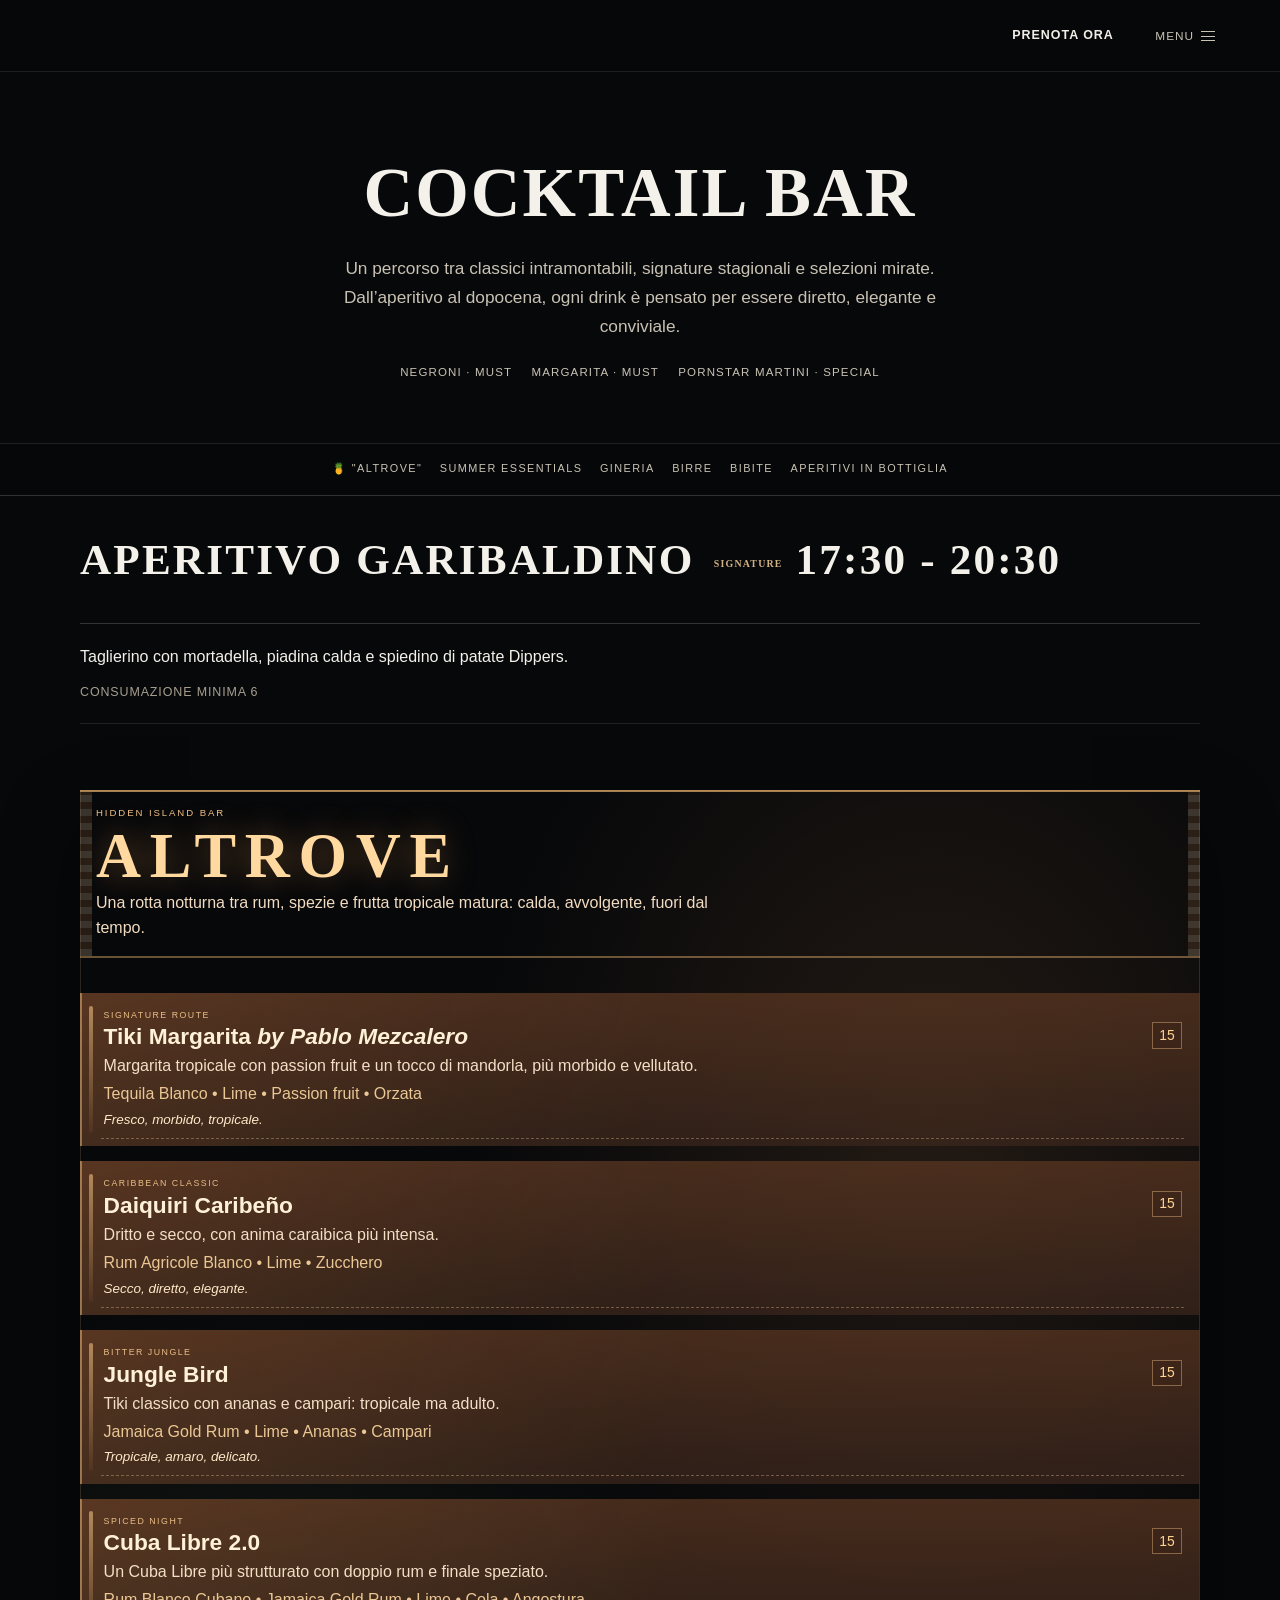
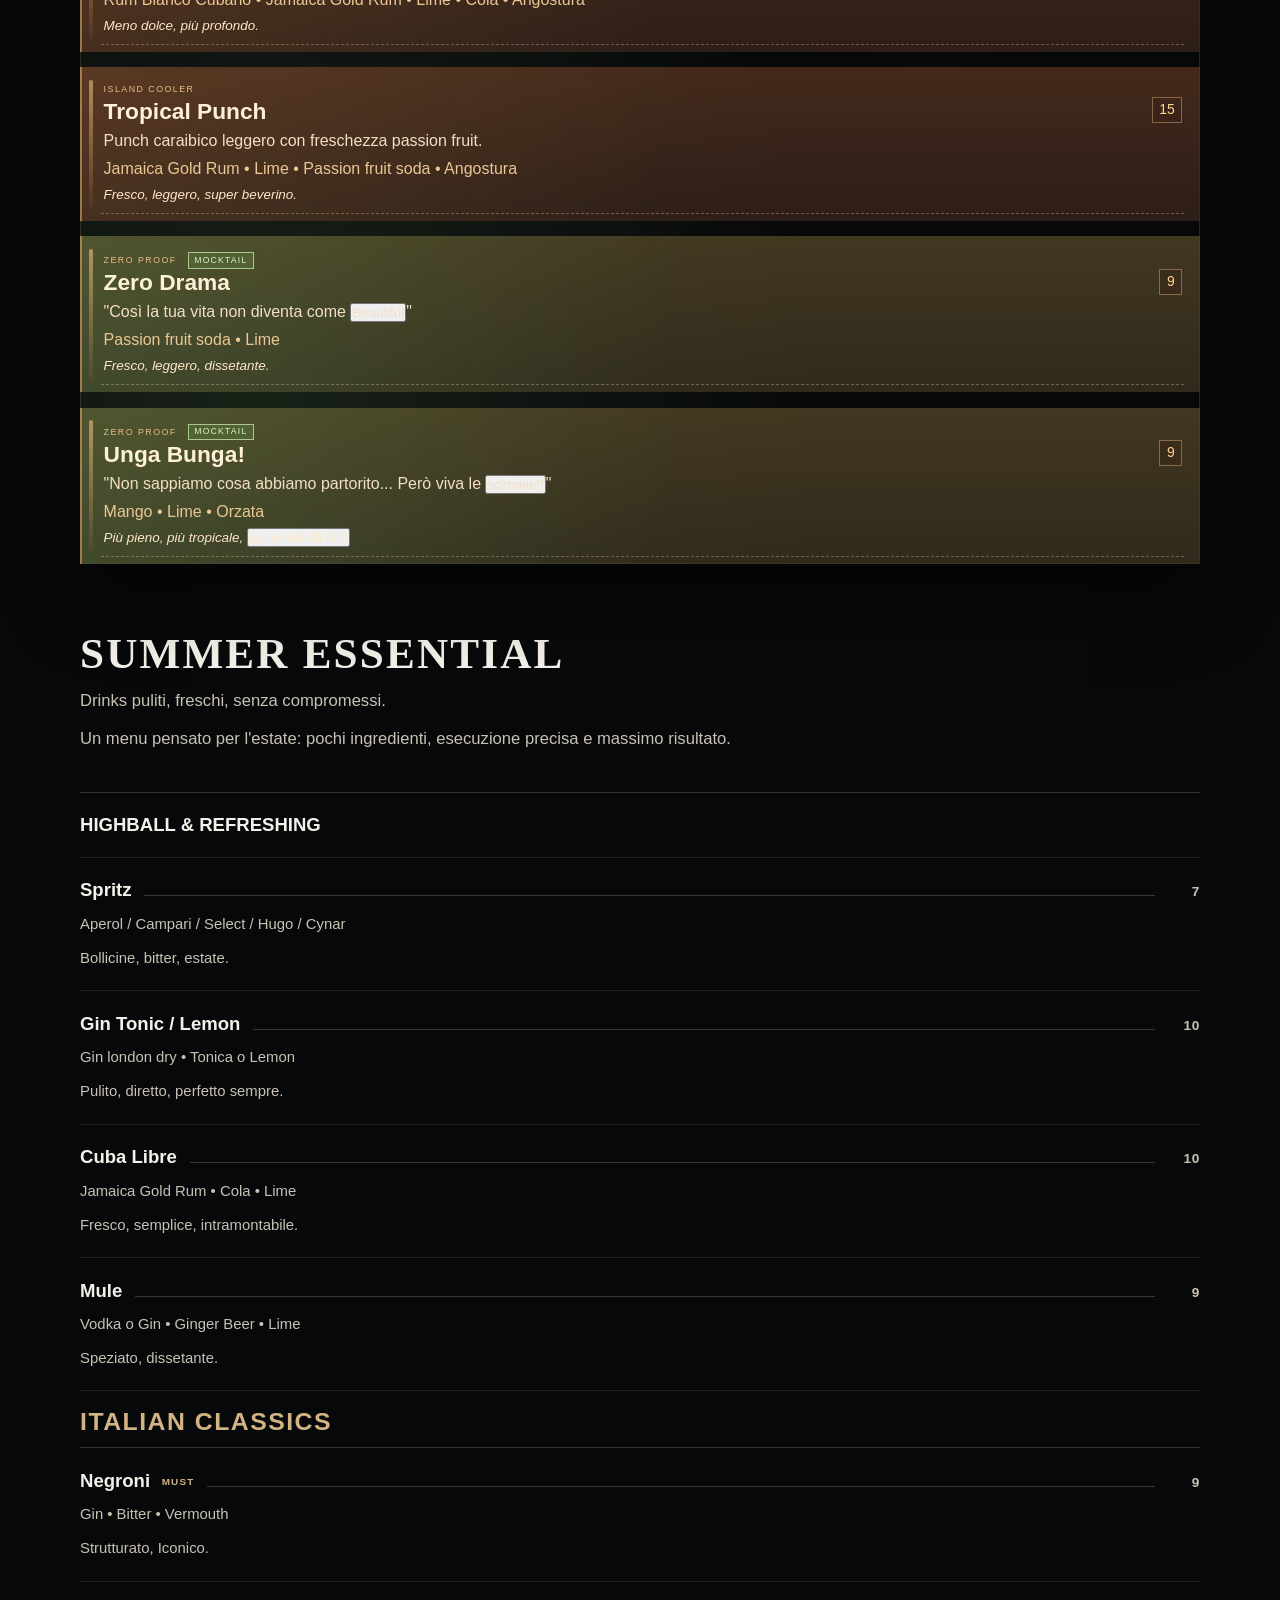
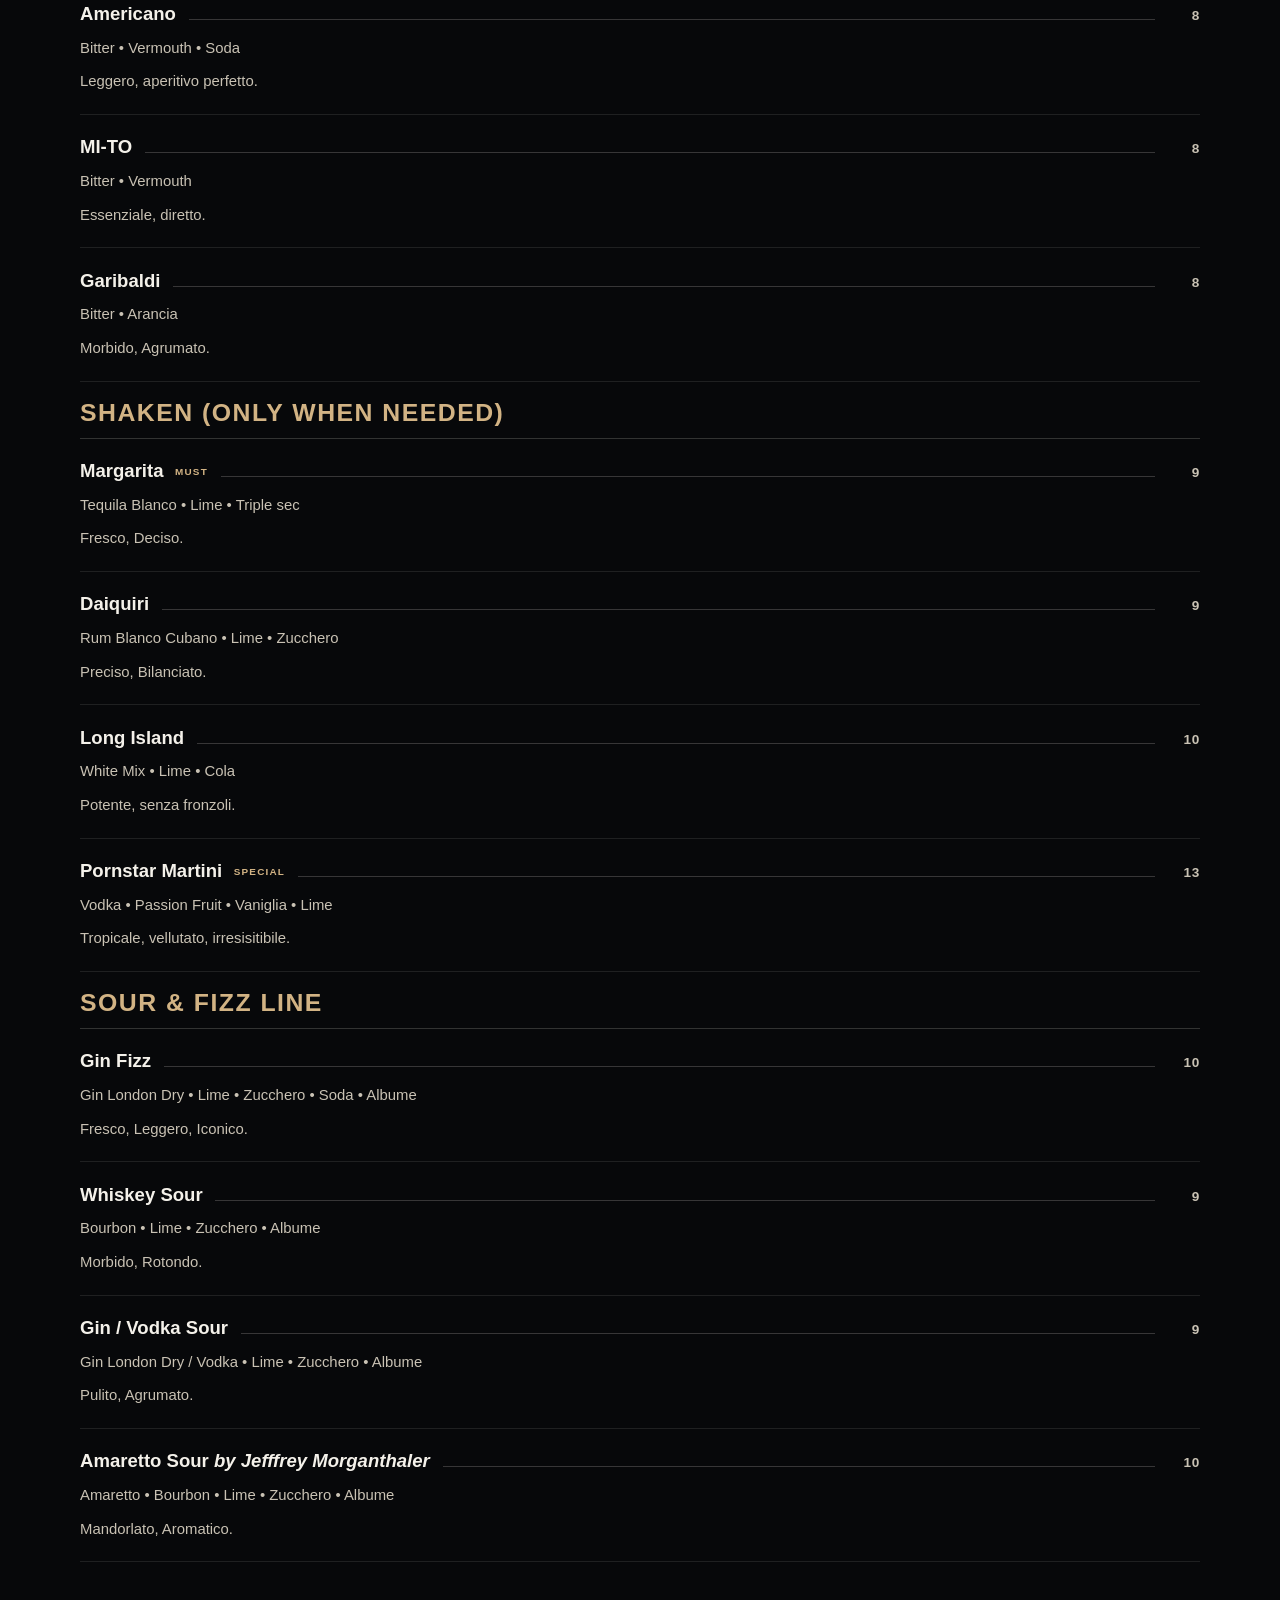
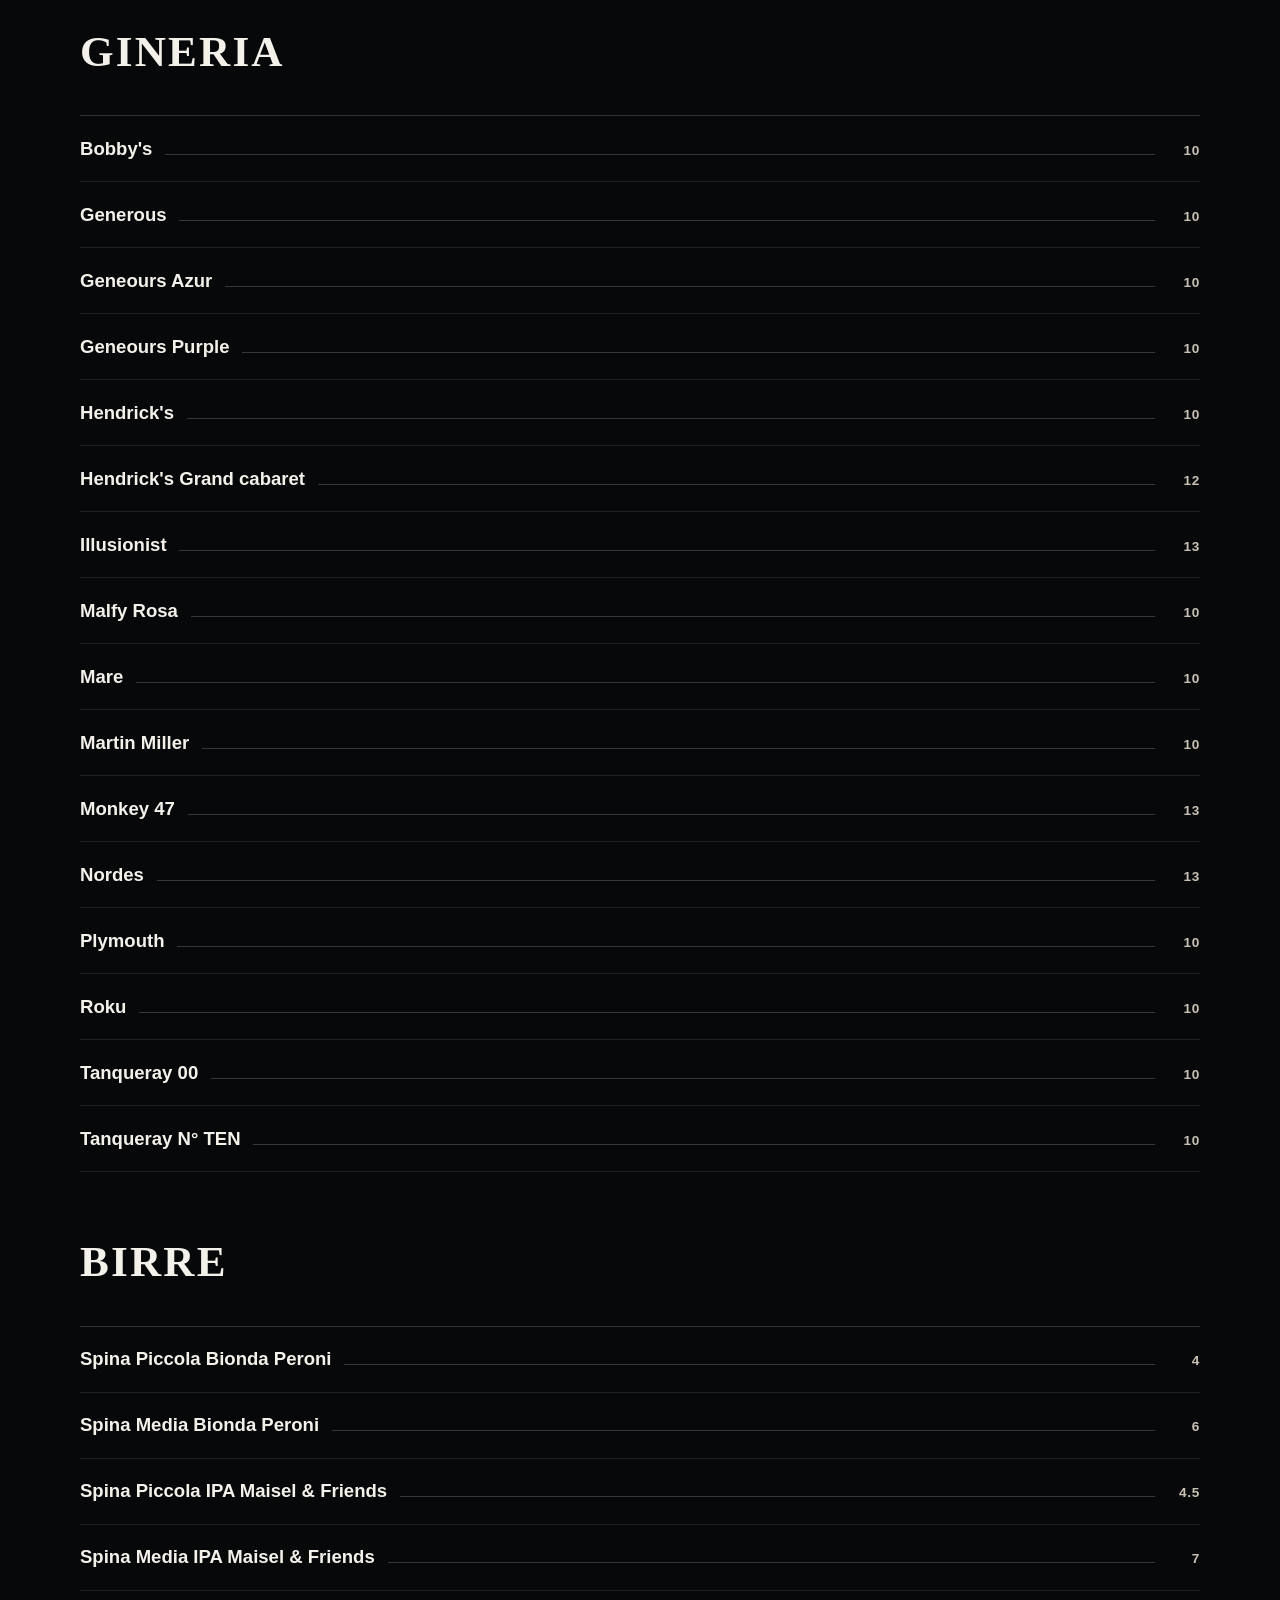
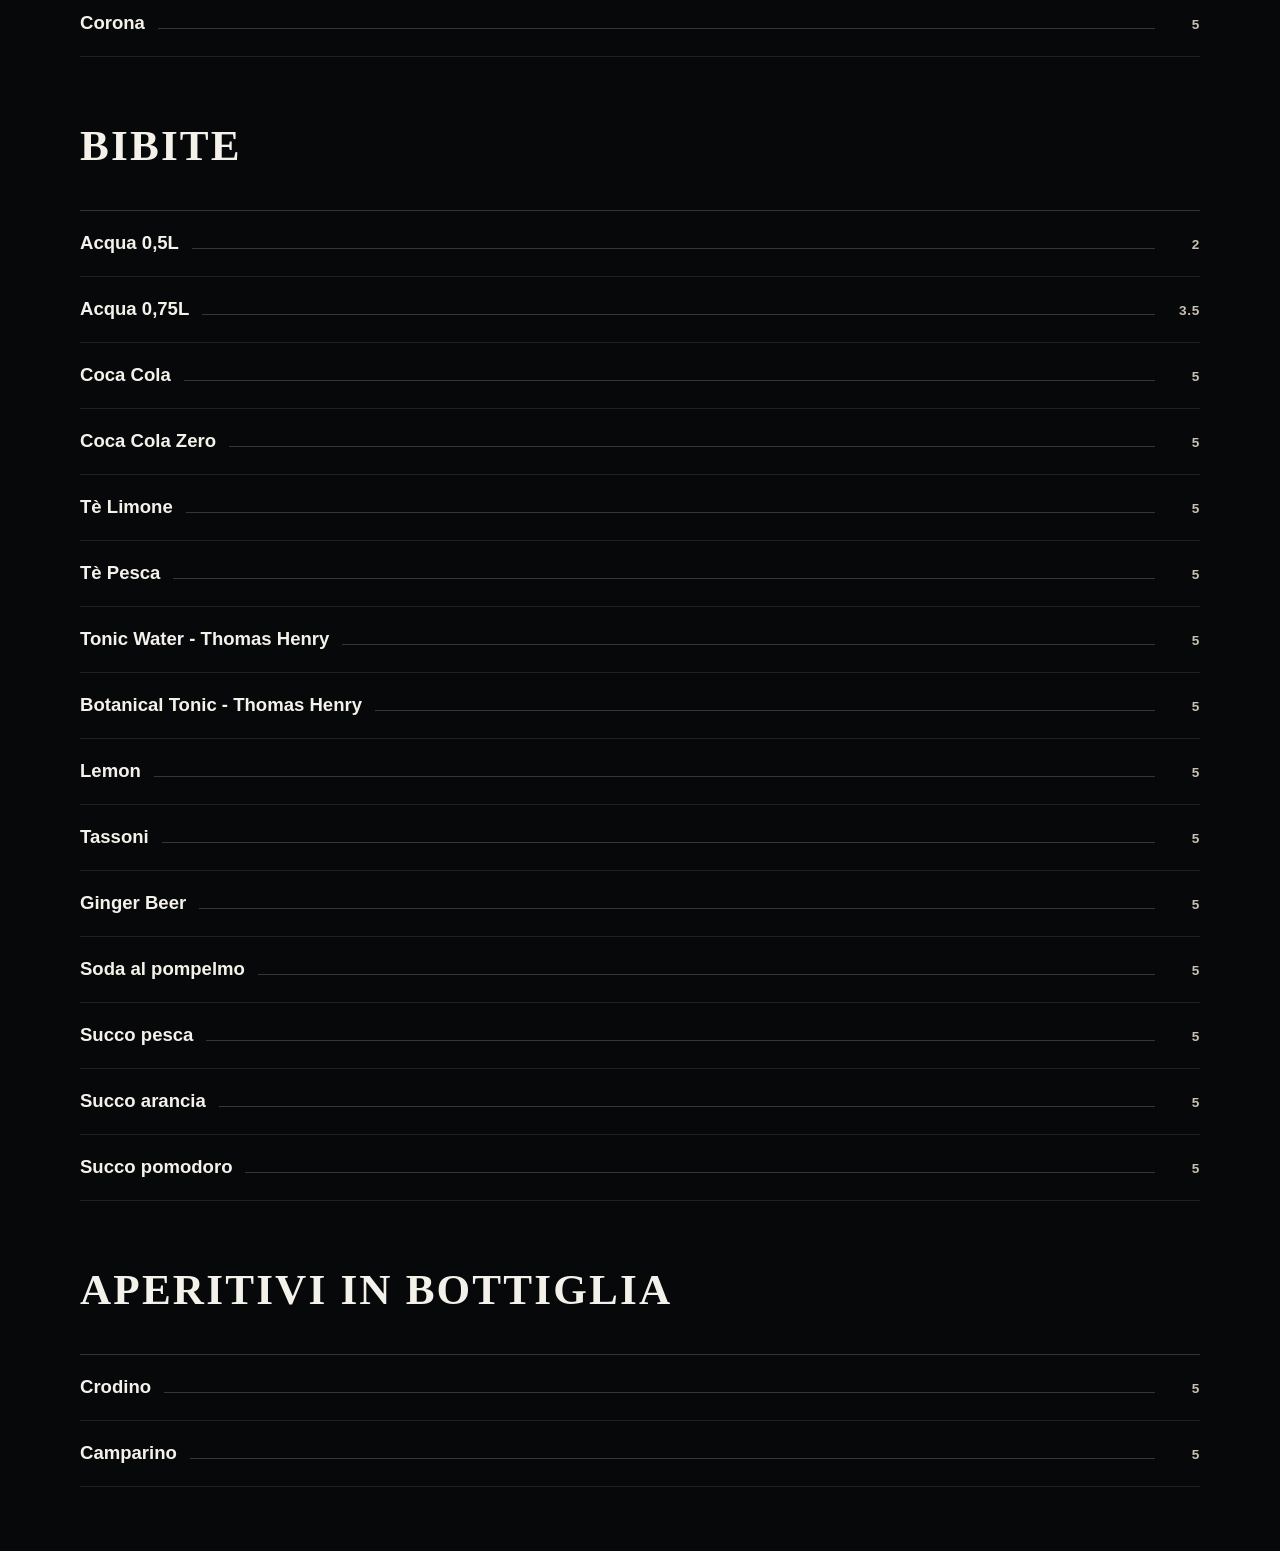
==== pages/Cocktailbar.html @ 697737ed "Replace Altrove with new sanctum markup and tiki drinkline system" ====
<!DOCTYPE html>
<html lang="it">

<head>
    <meta charset="UTF-8">
    <meta name="viewport" content="width=device-width, initial-scale=1.0">
    <link rel="stylesheet" href="../style/foundation.css">
    <link rel="stylesheet" href="../style/main.css">
    <link rel="stylesheet" href="../style/cocktail.css">
    <title>Garibaldino | Cocktail Bar </title>
</head>

<body class="background-body cocktail-page">

  <div class="header">
      <a href="../index.html" class="garibaldino" aria-label="Garibaldino home"></a>
      <div class="header__actions">
          <a class="button" href="ContattiPrenotazioni.html#prenota">Prenota ora</a>
          <button class="menu-trigger" type="button" aria-expanded="false" aria-controls="site-menu-overlay">
              Menu
              <span class="menu-trigger__icon" aria-hidden="true"></span>
          </button>
      </div>
  </div>

  <div class="menu-overlay" id="site-menu-overlay" aria-hidden="true">
      <div class="menu-overlay__inner">
          <button class="menu-overlay__close" type="button" aria-label="Chiudi menu">
              <span aria-hidden="true">×</span>
              <span class="sr-only">Chiudi menu</span>
          </button>
          <nav class="menu-overlay__nav" aria-label="Navigazione principale">
              <a href="../index.html">Home</a>
              <a href="main.html">Cucina</a>
              <a href="Cocktailbar.html">Cocktail Bar</a>
              <a href="Enoteca.html">Enoteca</a>
              <a href="ContattiPrenotazioni.html">Contatti & Prenotazioni</a>
          </nav>
      </div>
  </div>

    <div class="viewlogo">
        <div class="content">
            <h1 class="title1 capitalize neonTextRed neonBoxRed">
                Cocktail Bar
            </h1>
            <p class="cocktail-intro">
                Un percorso tra classici intramontabili, signature stagionali e selezioni mirate.
                Dall’aperitivo al dopocena, ogni drink è pensato per essere diretto, elegante e conviviale.
            </p>
            <div class="cocktail-highlights">
                <a href="#NEGRONI">Negroni · Must</a>
                <a href="#MARGARITA">Margarita · Must</a>
                <a href="#PORNSTAR">Pornstar Martini · Special</a>
            </div>

        </div>
    </div>

    <div class="navbar">
        <div class="nav">
            <div>
                <a href="#TIKILIST">🍍 "ALTROVE"</a>
            </div>
            <div>
                <a href="#our-selection">SUMMER ESSENTIALS</a>
            </div>


            <div>
                <a href="#gintoneria">GINERIA</a>
            </div>
            <div>
                <a href="#birre">BIRRE</a>
            </div>
            <div>
                <a href="#bibite">BIBITE</a>
            </div>
            <div>
                <a href="#aperitivi-in-bottiglia">APERITIVI IN BOTTIGLIA</a>
            </div>
            <!--<div>
                <a href="#dopo-pasto">DOPO PASTO</a>
            </div>-->
        </div>
    </div>

    <div class="main">

      <div class="menu-content featured-block">
          <div class="title">
              <h1 class="item-title"  >
                APERITIVO GARIBALDINO <span class="signature-badge">Signature</span>
                 17:30 - 20:30
               </h1>
          </div>
          <div class="objects">
              <div class="item">
                  <div class="header-item">
                      <div>
                          Taglierino con mortadella, piadina calda e spiedino di patate Dippers.


                      </div>
                  </div>
                  <span class="capitalize">
                    Consumazione minima 6
                  </span>
              </div>
            </div>
      </div>
        
    
        <a id="TIKILIST" class="section-anchor"></a>
        <section class="menu-content altrove-sanctum" aria-labelledby="altrove-heading">
            <header class="altrove-sanctum__header">
                <p class="altrove-sanctum__kicker">Hidden Island Bar</p>
                <h1 class="altrove-sanctum__title" id="altrove-heading">ALTROVE</h1>
                <p class="altrove-sanctum__lead">Una rotta notturna tra rum, spezie e frutta tropicale matura: calda, avvolgente, fuori dal tempo.</p>
            </header>

            <ol class="altrove-sanctum__list">
                <li class="altrove-drinkline">
                    <p class="altrove-drinkline__mood">Signature Route</p>
                    <div class="altrove-drinkline__head"><h3>Tiki Margarita <i>by Pablo Mezcalero</i></h3><span>15</span></div>
                    <p class="altrove-drinkline__story">Margarita tropicale con passion fruit e un tocco di mandorla, più morbido e vellutato.</p>
                    <p class="altrove-drinkline__ingredients">Tequila Blanco • Lime • Passion fruit • Orzata</p>
                    <p class="altrove-drinkline__finish">Fresco, morbido, tropicale.</p>
                </li>
                <li class="altrove-drinkline">
                    <p class="altrove-drinkline__mood">Caribbean Classic</p>
                    <div class="altrove-drinkline__head"><h3>Daiquiri Caribeño</h3><span>15</span></div>
                    <p class="altrove-drinkline__story">Dritto e secco, con anima caraibica più intensa.</p>
                    <p class="altrove-drinkline__ingredients">Rum Agricole Blanco • Lime • Zucchero</p>
                    <p class="altrove-drinkline__finish">Secco, diretto, elegante.</p>
                </li>
                <li class="altrove-drinkline">
                    <p class="altrove-drinkline__mood">Bitter Jungle</p>
                    <div class="altrove-drinkline__head"><h3>Jungle Bird</h3><span>15</span></div>
                    <p class="altrove-drinkline__story">Tiki classico con ananas e campari: tropicale ma adulto.</p>
                    <p class="altrove-drinkline__ingredients">Jamaica Gold Rum • Lime • Ananas • Campari</p>
                    <p class="altrove-drinkline__finish">Tropicale, amaro, delicato.</p>
                </li>
                <li class="altrove-drinkline">
                    <p class="altrove-drinkline__mood">Spiced Night</p>
                    <div class="altrove-drinkline__head"><h3>Cuba Libre 2.0</h3><span>15</span></div>
                    <p class="altrove-drinkline__story">Un Cuba Libre più strutturato con doppio rum e finale speziato.</p>
                    <p class="altrove-drinkline__ingredients">Rum Blanco Cubano • Jamaica Gold Rum • Lime • Cola • Angostura</p>
                    <p class="altrove-drinkline__finish">Meno dolce, più profondo.</p>
                </li>
                <li class="altrove-drinkline">
                    <p class="altrove-drinkline__mood">Island Cooler</p>
                    <div class="altrove-drinkline__head"><h3>Tropical Punch</h3><span>15</span></div>
                    <p class="altrove-drinkline__story">Punch caraibico leggero con freschezza passion fruit.</p>
                    <p class="altrove-drinkline__ingredients">Jamaica Gold Rum • Lime • Passion fruit soda • Angostura</p>
                    <p class="altrove-drinkline__finish">Fresco, leggero, super beverino.</p>
                </li>
                <li class="altrove-drinkline altrove-drinkline--mocktail">
                    <p class="altrove-drinkline__mood">Zero Proof <span class="mocktail-badge">Mocktail</span></p>
                    <div class="altrove-drinkline__head"><h3>Zero Drama</h3><span>9</span></div>
                    <p class="altrove-drinkline__story">"Così la tua vita non diventa come <button type="button" class="mocktail-inline-link easter-egg-trigger" data-easter-egg="audio" data-audio-src="../audio/easter-eggs/beautiful.mp3" aria-pressed="false">Beautiful</button>"</p>
                    <p class="altrove-drinkline__ingredients">Passion fruit soda • Lime</p>
                    <p class="altrove-drinkline__finish">Fresco, leggero, dissetante.</p>
                </li>
                <li class="altrove-drinkline altrove-drinkline--mocktail">
                    <p class="altrove-drinkline__mood">Zero Proof <span class="mocktail-badge">Mocktail</span></p>
                    <div class="altrove-drinkline__head"><h3>Unga Bunga!</h3><span>9</span></div>
                    <p class="altrove-drinkline__story">"Non sappiamo cosa abbiamo partorito... Però viva le <button type="button" class="mocktail-inline-link easter-egg-trigger" data-easter-egg="image" data-image-src="../images/easter-eggs/scimmie.jpg" aria-haspopup="dialog" aria-controls="easter-egg-modal">scimmie!!</button>"</p>
                    <p class="altrove-drinkline__ingredients">Mango • Lime • Orzata</p>
                    <p class="altrove-drinkline__finish">Più pieno, più tropicale, <button type="button" class="mocktail-inline-link easter-egg-trigger" data-easter-egg="audio" data-audio-src="../audio/easter-eggs/uh-uh-ah-ah.mp3" aria-pressed="false">più uh uh ah ah!.</button></p>
                </li>
            </ol>
        </section>
        <a id="our-selection" class="section-anchor"></a>
        <div class="menu-content">
            <div class="title">
                <h1 class="item-title">SUMMER ESSENTIAL</h1>
                <h2 class="item-subtitle">Drinks puliti, freschi, senza compromessi.</h2>
                <h3 class="item-subtitle">Un menu pensato per l'estate: pochi ingredienti, esecuzione precisa e massimo risultato.</h3>
            </div>
            <div class="objects">
                <div class="item">
                    <div class="header-item">
                        <div class="title-item">HIGHBALL & REFRESHING</div>
                    </div>
                </div>
                <div class="item">
                    <div class="header-item">
                        <div class="title-item">Spritz</div>
                        <div class="separator"></div>
                        <div class="specific-item">7</div>
                    </div>
                    <div class="info-item">Aperol / Campari / Select / Hugo / Cynar</div>
                    <div class="info-item">Bollicine, bitter, estate.</div>


                </div>
                <div class="item">
                    <div class="header-item">
                        <div class="title-item">Gin Tonic / Lemon</div>
                        <div class="separator"></div>
                        <div class="specific-item">10</div>
                    </div>
                    <div class="info-item">Gin london dry • Tonica o Lemon</div>
                    <div class="info-item">Pulito, diretto, perfetto sempre.</div>


                </div>
                <div class="item">
                    <div class="header-item">
                        <div class="title-item">Cuba Libre</div>
                        <div class="separator"></div>
                        <div class="specific-item">10</div>
                    </div>
                    <div class="info-item">Jamaica Gold Rum • Cola • Lime</div>
                    <div class="info-item">Fresco, semplice, intramontabile.</div>
                </div>
                <div class="item">
                    <div class="header-item">
                        <div class="title-item">Mule</div>
                        <div class="separator"></div>
                        <div class="specific-item">9</div>
                    </div>
                    <div class="info-item">Vodka o Gin • Ginger Beer • Lime</div>
                    <div class="info-item">Speziato, dissetante.</div>
                </div>
                <div class="item category-divider">
                    <div class="header-item">
                        <div class="title-item">ITALIAN CLASSICS</div>
                    </div>
                </div>
                <div class="item">
                    <div class="header-item">
                        <div class="title-item" id="NEGRONI">Negroni <span class="signature-badge">Must</span></div>
                        <div class="separator"></div>
                        <div class="specific-item">9</div>
                    </div>
                    <div class="info-item">Gin • Bitter • Vermouth</div>
                    <div class="info-item">Strutturato, Iconico.</div>


                </div>
                <div class="item">
                    <div class="header-item">
                        <div class="title-item">Americano</div>
                        <div class="separator"></div>
                        <div class="specific-item">8</div>
                    </div>
                    <div class="info-item">Bitter • Vermouth • Soda</div>
                    <div class="info-item">Leggero, aperitivo perfetto.</div>


                </div>
                <div class="item">
                    <div class="header-item">
                        <div class="title-item">MI-TO</div>
                        <div class="separator"></div>
                        <div class="specific-item">8</div>
                    </div>
                    <div class="info-item">Bitter • Vermouth</div>
                    <div class="info-item">Essenziale, diretto.</div>
                </div>
                <div class="item">
                    <div class="header-item">
                        <div class="title-item">Garibaldi</div>
                        <div class="separator"></div>
                        <div class="specific-item">8</div>
                    </div>
                    <div class="info-item">Bitter • Arancia</div>
                    <div class="info-item">Morbido, Agrumato.</div>
                </div>
                
                <div class="item category-divider">
                    <div class="header-item">
                        <div class="title-item">SHAKEN (ONLY WHEN NEEDED)</div>
                    </div>
                </div>
                <div class="item">
                    <div class="header-item">
                        <div class="title-item" id="MARGARITA">Margarita <span class="signature-badge">Must</span></div>
                        <div class="separator"></div>
                        <div class="specific-item">9</div>
                    </div>
                    <div class="info-item">Tequila Blanco • Lime • Triple sec</div>
                    <div class="info-item">Fresco, Deciso.</div>


                </div>
                <div class="item">
                    <div class="header-item">
                        <div class="title-item">Daiquiri</div>
                        <div class="separator"></div>
                        <div class="specific-item">9</div>
                    </div>
                    <div class="info-item">Rum Blanco Cubano • Lime • Zucchero</div>
                    <div class="info-item">Preciso, Bilanciato.</div>


                </div>
                <div class="item">
                    <div class="header-item">
                        <div class="title-item">Long Island</div>
                        <div class="separator"></div>
                        <div class="specific-item">10</div>
                    </div>
                    <div class="info-item">White Mix • Lime • Cola</div>
                    <div class="info-item">Potente, senza fronzoli.</div>
                </div>
                <div class="item">
                    <div class="header-item">
                        <div class="title-item" id="PORNSTAR">Pornstar Martini <span class="signature-badge">Special</span></div>
                        <div class="separator"></div>
                        <div class="specific-item">13</div>
                    </div>
                    <div class="info-item">Vodka • Passion Fruit • Vaniglia • Lime </div>
                    <div class="info-item">Tropicale, vellutato, irresisitibile.</div>
                </div>
                <div class="item category-divider">
                    <div class="header-item">
                        <div class="title-item">SOUR & FIZZ LINE</div>
                    </div>
                </div>
                <div class="item">
                    <div class="header-item">
                        <div class="title-item">Gin Fizz</div>
                        <div class="separator"></div>
                        <div class="specific-item">10</div>
                    </div>
                    <div class="info-item">Gin London Dry • Lime • Zucchero • Soda • Albume</div>
                    <div class="info-item">Fresco, Leggero, Iconico.</div>


                </div>
                <div class="item">
                    <div class="header-item">
                        <div class="title-item">Whiskey Sour</div>
                        <div class="separator"></div>
                        <div class="specific-item">9</div>
                    </div>
                    <div class="info-item">Bourbon • Lime • Zucchero • Albume</div>
                    <div class="info-item">Morbido, Rotondo.</div>


                </div>
                <div class="item">
                    <div class="header-item">
                        <div class="title-item">Gin / Vodka Sour</div>
                        <div class="separator"></div>
                        <div class="specific-item">9</div>
                    </div>
                    <div class="info-item">Gin London Dry / Vodka • Lime • Zucchero • Albume</div>
                    <div class="info-item">Pulito, Agrumato.</div>
                </div>
                <div class="item">
                    <div class="header-item">
                        <div class="title-item">Amaretto Sour <i> by Jefffrey Morganthaler</i></div>
                        <div class="separator"></div>
                        <div class="specific-item">10</div>
                    </div>
                    <div class="info-item">Amaretto • Bourbon • Lime • Zucchero • Albume</div>
                    <div class="info-item">Mandorlato, Aromatico.</div>
                </div>
            </div>
        
        </div>

        <a id="gintoneria" class="section-anchor"></a>
        <div class="menu-content">
            <div class="title">
                <h1 class="item-title">GINERIA</h1>
            </div>
            <div class="objects">
                <div class="item">
                    <div class="header-item">
                        <div class="title-item">Bobby's</div>
                        <div class="separator"></div>
                        <div class="specific-item">10</div>
                    </div>
                </div>
                <div class="item">
                    <div class="header-item">
                        <div class="title-item">Generous</div>
                        <div class="separator"></div>
                        <div class="specific-item">10</div>
                    </div>
                </div>
                <div class="item">
                    <div class="header-item">
                        <div class="title-item">Geneours Azur</div>
                        <div class="separator"></div>
                        <div class="specific-item">10</div>
                    </div>
                </div>
                <div class="item">
                    <div class="header-item">
                        <div class="title-item">Geneours Purple</div>
                        <div class="separator"></div>
                        <div class="specific-item">10</div>
                    </div>
                </div>
                <div class="item">
                    <div class="header-item">
                        <div class="title-item">Hendrick's</div>
                        <div class="separator"></div>
                        <div class="specific-item">10</div>
                    </div>
                </div>
                <div class="item">
                    <div class="header-item">
                        <div class="title-item">Hendrick's Grand cabaret</div>
                        <div class="separator"></div>
                        <div class="specific-item">12</div>
                    </div>
                </div>
                <div class="item">
                    <div class="header-item">
                        <div class="title-item">Illusionist</div>
                        <div class="separator"></div>
                        <div class="specific-item">13</div>
                    </div>
                </div>
                <div class="item">
                    <div class="header-item">
                        <div class="title-item">Malfy Rosa</div>
                        <div class="separator"></div>
                        <div class="specific-item">10</div>
                    </div>
                </div>
                <div class="item">
                    <div class="header-item">
                        <div class="title-item">Mare</div>
                        <div class="separator"></div>
                        <div class="specific-item">10</div>
                    </div>
                </div>
                <div class="item">
                    <div class="header-item">
                        <div class="title-item">Martin Miller</div>
                        <div class="separator"></div>
                        <div class="specific-item">10</div>
                    </div>
                </div>
                <div class="item">
                    <div class="header-item">
                        <div class="title-item">Monkey 47</div>
                        <div class="separator"></div>
                        <div class="specific-item">13</div>
                    </div>
                </div>

                <div class="item">
                    <div class="header-item">
                        <div class="title-item">Nordes</div>
                        <div class="separator"></div>
                        <div class="specific-item">13</div>
                    </div>
                </div>
                <div class="item">
                    <div class="header-item">
                        <div class="title-item">Plymouth</div>
                        <div class="separator"></div>
                        <div class="specific-item">10</div>
                    </div>
                </div>
                <div class="item">
                    <div class="header-item">
                        <div class="title-item">Roku</div>
                        <div class="separator"></div>
                        <div class="specific-item">10</div>
                    </div>
                </div>
                <div class="item">
                    <div class="header-item">
                        <div class="title-item">Tanqueray 00</div>
                        <div class="separator"></div>
                        <div class="specific-item">10</div>
                    </div>
                </div>
                <div class="item">
                    <div class="header-item">
                        <div class="title-item">Tanqueray N° TEN</div>
                        <div class="separator"></div>
                        <div class="specific-item">10</div>
                    </div>
                </div>
            </div>
        </div>

        <a id="birre" class="section-anchor"></a>
        <div class="menu-content">
            <div class="title">
                <h1 class="item-title">BIRRE</h1>
            </div>
            <div class="objects">
                <div class="item">
                    <div class="header-item">
                        <div class="title-item">Spina Piccola Bionda Peroni</div>
                        <div class="separator"></div>
                        <div class="specific-item">4 </div>
                    </div>
                </div>
                <div class="item">
                    <div class="header-item">
                        <div class="title-item">Spina Media Bionda Peroni</div>
                        <div class="separator"></div>
                        <div class="specific-item">6 </div>
                    </div>
                </div>
                <div class="item">
                    <div class="header-item">
                        <div class="title-item">Spina Piccola IPA Maisel & Friends</div>
                        <div class="separator"></div>
                        <div class="specific-item">4.5 </div>
                    </div>
                </div>
                <div class="item">
                    <div class="header-item">
                        <div class="title-item">Spina Media IPA Maisel & Friends</div>
                        <div class="separator"></div>
                        <div class="specific-item">7 </div>
                    </div>
                </div>

                <div class="item">
                    <div class="header-item">
                        <div class="title-item">Corona</div>
                        <div class="separator"></div>
                        <div class="specific-item">5 </div>
                    </div>
                </div>

            </div>
        </div>

        <a id="bibite" class="section-anchor"></a>
        <div class="menu-content">
            <div class="title">
                <h1 class="item-title">BIBITE</h1>
            </div>
            <div class="objects">
                <div class="item">
                    <div class="header-item">
                        <div class="title-item">Acqua 0,5L</div>
                        <div class="separator"></div>
                        <div class="specific-item">2 </div>
                    </div>
                </div>
                <div class="item">
                    <div class="header-item">
                        <div class="title-item">Acqua 0,75L</div>
                        <div class="separator"></div>
                        <div class="specific-item">3.5 </div>
                    </div>
                </div>
                <div class="item">
                    <div class="header-item">
                        <div class="title-item">Coca Cola</div>
                        <div class="separator"></div>
                        <div class="specific-item">5 </div>
                    </div>
                </div>
                <div class="item">
                    <div class="header-item">
                        <div class="title-item">Coca Cola Zero</div>
                        <div class="separator"></div>
                        <div class="specific-item">5 </div>
                    </div>
                </div>

                <div class="item">
                    <div class="header-item">
                        <div class="title-item">Tè Limone</div>
                        <div class="separator"></div>
                        <div class="specific-item">5 </div>
                    </div>
                </div>
                <div class="item">
                    <div class="header-item">
                        <div class="title-item">Tè Pesca</div>
                        <div class="separator"></div>
                        <div class="specific-item">5 </div>
                    </div>
                </div>
                <div class="item">
                    <div class="header-item">
                        <div class="title-item">Tonic Water - Thomas Henry</div>
                        <div class="separator"></div>
                        <div class="specific-item">5 </div>
                    </div>
                </div>
                <div class="item">
                    <div class="header-item">
                        <div class="title-item">Botanical Tonic - Thomas Henry</div>
                        <div class="separator"></div>
                        <div class="specific-item">5 </div>
                    </div>
                </div>
                <div class="item">
                    <div class="header-item">
                        <div class="title-item">Lemon</div>
                        <div class="separator"></div>
                        <div class="specific-item">5 </div>
                    </div>
                </div>
                <div class="item">
                    <div class="header-item">
                        <div class="title-item">Tassoni</div>
                        <div class="separator"></div>
                        <div class="specific-item">5 </div>
                    </div>
                </div>
                <div class="item">
                    <div class="header-item">
                        <div class="title-item">Ginger Beer</div>
                        <div class="separator"></div>
                        <div class="specific-item">5 </div>
                    </div>
                </div>
                <div class="item">
                    <div class="header-item">
                        <div class="title-item">Soda al pompelmo</div>
                        <div class="separator"></div>
                        <div class="specific-item">5 </div>
                    </div>
                </div>
                <div class="item">
                    <div class="header-item">
                        <div class="title-item">Succo pesca</div>
                        <div class="separator"></div>
                        <div class="specific-item">5 </div>
                    </div>
                </div>
                <div class="item">
                    <div class="header-item">
                        <div class="title-item">Succo arancia</div>
                        <div class="separator"></div>
                        <div class="specific-item">5 </div>
                    </div>
                </div>
                <div class="item">
                    <div class="header-item">
                        <div class="title-item">Succo pomodoro</div>
                        <div class="separator"></div>
                        <div class="specific-item">5 </div>
                    </div>
                </div>
            </div>
        </div>


        <a id="aperitivi-in-bottiglia" class="section-anchor"></a>
        <div class="menu-content">
            <div class="title">
                <h1 class="item-title">APERITIVI IN BOTTIGLIA</h1>
            </div>
            <div class="objects">
                <div class="item">
                    <div class="header-item">
                        <div class="title-item">Crodino</div>
                        <div class="separator"></div>
                        <div class="specific-item">5 </div>
                    </div>
                </div>
                <div class="item">
                    <div class="header-item">
                        <div class="title-item">Camparino</div>
                        <div class="separator"></div>
                        <div class="specific-item">5 </div>
                    </div>
                </div>
            </div>
        </div>


<!--
        <a id="dopo-pasto"></a>
        <div class="menu-content">
            <div class="title">
                <h1 class="item-title">DOPO PASTO</h1>
            </div>
            <div class="objects">
                <div class="item">
                    <div class="header-item">
                        <div class="title-item">Liquore Liquirizia</div>
                        <div class="separator"></div>
                        <div class="specific-item">5 </div>
                    </div>
                </div>
                <div class="item">
                    <div class="header-item">
                        <div class="title-item">Nocino</div>
                        <div class="separator"></div>
                        <div class="specific-item">5 </div>
                    </div>
                </div>
                <div class="item">
                    <div class="header-item">
                        <div class="title-item">Limoncello</div>
                        <div class="separator"></div>
                        <div class="specific-item">5 </div>
                    </div>
                </div>
                <div class="item">
                    <div class="header-item">
                        <div class="title-item">Fernet Branca</div>
                        <div class="separator"></div>
                        <div class="specific-item">5 </div>
                    </div>
                </div>
                <div class="item">
                    <div class="header-item">
                        <div class="title-item">Branca Menta</div>
                        <div class="separator"></div>
                        <div class="specific-item">5 </div>
                    </div>
                </div>
                <div class="item">
                    <div class="header-item">
                        <div class="title-item">Jefferson</div>
                        <div class="separator"></div>
                        <div class="specific-item">6 </div>
                    </div>
                </div>
            </div>
        </div>-->

    </div>



    <div id="easter-egg-modal" class="easter-egg-modal" role="dialog" aria-modal="true" aria-hidden="true" aria-label="Easter egg scimmie">
        <div class="easter-egg-modal__backdrop" data-modal-close></div>
        <div class="easter-egg-modal__panel">
            <button type="button" class="easter-egg-modal__close" data-modal-close aria-label="Chiudi easter egg">×</button>
            <img src="" alt="" class="easter-egg-modal__image" id="easter-egg-image">
        </div>
    </div>

<script src="../scripts/home.js"></script>
<script src="../scripts/cocktail-easter-eggs.js"></script>
</body>

</html>
---- style/main.css ----
@font-face {
    font-family: Garibaldino;
    src: url("../fonts/FontsFree-Net-Art-nuvo.ttf");
}

@font-face {
    font-family: Neon;
    src: url("../fonts/NEON GLOW.otf");
}

:root {
    --internal-bg: #07080a;
    --internal-surface: #0d0f12;
    --internal-text: #f4f1ea;
    --internal-muted: #c9c2b4;
    --internal-subtle: #a69f90;
    --internal-accent: #d2b384;
    --internal-divider: rgba(244, 241, 234, 0.18);
    --internal-divider-soft: rgba(244, 241, 234, 0.1);
}

* {
    margin: 0;
    padding: 0;
    color: inherit;
    font-family: inherit;
}

html,
body {
    width: 100%;
    color: var(--internal-text);
    font-family: "Inter", "Segoe UI", -apple-system, BlinkMacSystemFont, "Helvetica Neue", sans-serif;
    background-color: var(--internal-bg);
}

.background-body {
    background-color: var(--internal-bg);
}

.neonTextBlue,
.neonTextGreen,
.neonTextRed {
    color: var(--internal-text);
    text-shadow: none;
}

.neonBoxBlue,
.neonBoxGreen,
.neonBoxRed {
    border: 0;
    border-radius: 0;
    padding: 0;
    background: transparent;
    box-shadow: none;
}

.header {
    position: sticky;
    top: 0;
    width: 100%;
    min-height: 72px;
    z-index: 40;
    background: rgba(7, 8, 10, 0.96);
    border-bottom: 1px solid var(--internal-divider-soft);
    display: flex;
    align-items: center;
    justify-content: space-between;
    gap: 1rem;
    padding: 0.45rem 4vw;
}

.header a {
    display: inline-flex;
    align-items: center;
    justify-content: center;
    height: 36px;
    border-radius: 0;
    border: 1px solid transparent;
    background: transparent;
    flex: none;
}

.header-back {
    width: 36px !important;
    height: 36px !important;
    padding: 0;
    overflow: hidden;
}

.header-back img {
    width: 15px;
    height: 15px;
    object-fit: contain;
}

.header a:hover {
    border-color: var(--internal-divider);
}

.header .garibaldino,
.header .garibaldino:hover,
.header .garibaldino:focus-visible {
    border-color: transparent;
    color: inherit;
    transform: none;
    filter: none;
    text-decoration: none;
}

.header .garibaldino {
    flex: 0 1 min(280px, 55vw);
    width: min(280px, 55vw);
    height: 38px;
    margin-left: 0;
    background-image: url(../images/scrittagaribaldino.png);
    background-repeat: no-repeat;
    background-position: left center;
    background-size: contain;
}

.header__actions {
    display: inline-flex;
    align-items: center;
    gap: 0.75rem;
    flex-wrap: nowrap;
}

.header__actions .button {
    min-height: 42px;
    padding: 0.62rem 0.9rem;
    white-space: nowrap;
    flex: 0 0 auto;
}

.menu-trigger {
    display: inline-flex;
    align-items: center;
    gap: 0.42rem;
    min-height: 42px;
    padding: 0.62rem 0.82rem;
    border: 1px solid transparent;
    border-radius: 0;
    background: transparent;
    color: var(--internal-muted);
    letter-spacing: 0.08em;
    text-transform: uppercase;
    font-size: 0.74rem;
    white-space: nowrap;
    cursor: pointer;
}

.menu-trigger:hover {
    color: var(--internal-text);
    border-color: var(--internal-divider);
}

.menu-trigger:focus-visible {
    border-color: var(--internal-accent);
}

.menu-trigger__label {
    line-height: 1;
}

.menu-trigger__icon {
    display: inline-block;
    width: 14px;
    height: 10px;
    border-top: 1px solid currentColor;
    border-bottom: 1px solid currentColor;
    position: relative;
}

.menu-trigger__icon::after {
    content: "";
    position: absolute;
    left: 0;
    right: 0;
    top: 4px;
    border-top: 1px solid currentColor;
}

.menu-overlay {
    position: fixed;
    inset: 0;
    z-index: 70;
    background: rgba(7, 8, 10, 0.98);
    opacity: 0;
    transform: translateX(-2.8%);
    pointer-events: none;
    transition: opacity 360ms ease, transform 380ms cubic-bezier(0.22, 1, 0.36, 1);
}

.menu-overlay.is-open {
    opacity: 1;
    transform: translateX(0);
    pointer-events: auto;
}

.menu-overlay__inner {
    min-height: 100%;
    width: min(1120px, 92vw);
    margin: 0 auto;
    display: grid;
    align-content: center;
    gap: clamp(1.2rem, 3vw, 2.2rem);
    padding-block: clamp(2.5rem, 8vh, 5rem);
}

.menu-overlay__close {
    justify-self: end;
    border: 0;
    background: transparent;
    color: var(--internal-muted);
    font-size: 1.85rem;
    line-height: 1;
    padding: 0.1rem 0.2rem;
    cursor: pointer;
}

.menu-overlay__close:hover {
    color: var(--internal-text);
}

.menu-overlay__nav {
    display: grid;
    gap: 0.9rem;
    justify-items: start;
}

.menu-overlay__nav a {
    font-family: Garibaldino, Georgia, serif;
    font-size: clamp(1.6rem, 4.4vw, 3.1rem);
    letter-spacing: 0.03em;
    color: var(--internal-text);
    opacity: 0;
    transform: translateX(-14px);
    transition: opacity 300ms ease, transform 360ms cubic-bezier(0.22, 1, 0.36, 1);
}

.menu-overlay__nav a:hover {
    color: var(--internal-accent);
}

.menu-overlay.is-open .menu-overlay__nav a {
    opacity: 1;
    transform: translateX(0);
}

.menu-overlay__nav a:nth-child(1) { transition-delay: 70ms; }
.menu-overlay__nav a:nth-child(2) { transition-delay: 120ms; }
.menu-overlay__nav a:nth-child(3) { transition-delay: 170ms; }
.menu-overlay__nav a:nth-child(4) { transition-delay: 220ms; }
.menu-overlay__nav a:nth-child(5) { transition-delay: 270ms; }

.sr-only {
    position: absolute;
    width: 1px;
    height: 1px;
    padding: 0;
    margin: -1px;
    overflow: hidden;
    clip: rect(0, 0, 0, 0);
    border: 0;
}

.viewlogo {
    position: relative;
    width: 100%;
    display: flex;
    justify-content: center;
    padding: clamp(2.2rem, 7vw, 4.2rem) 0 clamp(1rem, 3vw, 1.6rem);
}

.viewlogo .content {
    width: min(1120px, 92vw);
    min-height: unset;
    display: flex;
    justify-content: center;
}

.title1 {
    font-family: Garibaldino, serif;
    font-size: clamp(2rem, 6.4vw, 4.3rem);
    letter-spacing: 0.03em;
    text-align: center;
}

.capitalize {
    text-transform: uppercase;
}

.navbar {
    position: sticky;
    top: 66px;
    z-index: 35;
    border-top: 1px solid var(--internal-divider-soft);
    border-bottom: 1px solid var(--internal-divider);
    background: rgba(7, 8, 10, 0.96);
}

.navbar .nav {
    width: min(1120px, 100%);
    margin: 0 auto;
    overflow-x: auto;
    overflow-y: hidden;
    white-space: nowrap;
    display: flex;
    align-items: stretch;
    gap: 0.95rem;
    padding: 0.4rem 0.7rem;
}

.navbar .nav::-webkit-scrollbar {
    height: 4px;
}

.navbar .nav::-webkit-scrollbar-thumb {
    border-radius: 0;
    background: rgba(244, 241, 234, 0.2);
}

.navbar .nav div {
    flex: 0 0 auto;
    background-color: transparent;
}

.navbar .nav div a {
    display: inline-flex;
    align-items: center;
    justify-content: center;
    min-height: 30px;
    padding: 0.2rem 0;
    font-size: 0.68rem;
    letter-spacing: 0.13em;
    text-transform: uppercase;
    color: var(--internal-muted);
    border-bottom: 1px solid transparent;
}

.navbar .nav div a:hover {
    color: var(--internal-text);
    border-bottom-color: var(--internal-divider);
}

.main {
    position: relative;
    width: min(1120px, 92vw);
    margin: 0 auto;
    padding-bottom: 4rem;
}

.main .menu-content {
    margin-top: clamp(2rem, 4.5vw, 3.8rem);
    width: 100%;
    display: grid;
    gap: 0.95rem;
}

.main .menu-content .title {
    margin: 0;
    display: grid;
    gap: 0.42rem;
    text-align: left;
}

.main .menu-content .title .item-title {
    text-transform: uppercase;
    font-family: Garibaldino, serif;
    color: var(--internal-text);
    font-size: clamp(1.55rem, 4.3vw, 2.7rem);
    letter-spacing: 0.05em;
}

.main .menu-content .item-subtitle {
    color: var(--internal-muted);
    font-size: clamp(0.95rem, 1.8vw, 1.04rem);
    font-weight: 400;
}

.main .menu-content .objects {
    display: grid;
    gap: 0;
    width: 100%;
    border-top: 1px solid var(--internal-divider);
}

.main .menu-content .objects .item,
.main .menu-content .objects .itemimgs {
    width: 100%;
    display: grid;
    gap: 0.42rem;
    padding: 0.95rem 0;
    border-bottom: 1px solid var(--internal-divider-soft);
    border-radius: 0;
    background: transparent;
}

.main .menu-content .objects .itemimgs img {
    width: 100%;
    border-radius: 0;
    opacity: 0.88;
    filter: saturate(0.82);
}

.main .menu-content .objects .item .header-item {
    display: flex;
    align-items: baseline;
    gap: 0.55rem;
    width: 100%;
    margin: 0;
    font-size: 1rem;
}

.main .menu-content .objects .item .header-item .separator {
    flex: 1;
    border-bottom: 1px solid rgba(244, 241, 234, 0.2);
    margin-top: 0;
}

.main .menu-content .objects .item .header-item .title-item {
    font-size: clamp(1rem, 2vw, 1.16rem);
    max-width: 78%;
    color: var(--internal-text);
    font-weight: 540;
}

.main .menu-content .objects .item .header-item .specific-item {
    font-size: 0.9rem;
    color: var(--internal-text);
    letter-spacing: 0.05em;
    font-weight: 600;
}

.main .menu-content .objects .item .info-item {
    color: var(--internal-muted);
    font-size: 0.93rem;
    line-height: 1.52;
    margin-top: 0;
    min-height: 0;
    width: 100%;
}

.header-item {
    font-size: 1rem;
    margin-left: 0;
}

.gray {
    color: var(--internal-subtle);
}

@media screen and (max-width: 900px) {
    .header {
        min-height: 62px;
        padding-inline: 0.7rem;
    }

    .header .garibaldino {
        height: 34px;
        margin-left: 0;
    }

    .header__actions {
        gap: 0.45rem;
    }

    .menu-trigger {
        min-height: 40px;
        padding: 0.58rem 0.7rem;
    }

    .navbar {
        top: 62px;
    }

    .main {
        width: min(1120px, 94vw);
    }

    .main .menu-content .objects .item,
    .main .menu-content .objects .itemimgs {
        padding: 0.85rem 0;
    }

    .main .menu-content .objects .item .header-item .vino {
        font-size: 0.93rem;
    }
}
---- style/cocktail.css ----
.cocktail-page .viewlogo .content {
    display: grid;
    gap: 1.35rem;
    justify-items: center;
}

.cocktail-page .cocktail-intro {
    max-width: 70ch;
    text-align: center;
    color: var(--internal-muted);
    font-size: clamp(0.98rem, 1.6vw, 1.08rem);
    line-height: 1.68;
}

.cocktail-page .cocktail-highlights {
    display: flex;
    flex-wrap: wrap;
    justify-content: center;
    gap: 1rem 1.2rem;
    max-width: 760px;
}

.cocktail-page .cocktail-highlights a {
    padding: 0.12rem 0;
    border: 0;
    color: var(--internal-muted);
    font-size: 0.72rem;
    letter-spacing: 0.1em;
    text-transform: uppercase;
    border-bottom: 1px solid transparent;
}

.cocktail-page .cocktail-highlights a:hover {
    border-bottom-color: var(--internal-divider);
    color: var(--internal-text);
}

.cocktail-page .viewlogo {
    padding: clamp(2.8rem, 8.5vw, 5.2rem) 0 clamp(1.5rem, 4.2vw, 2.7rem);
}

.cocktail-page .navbar {
    margin-top: clamp(0.4rem, 1.4vw, 0.9rem);
}

.cocktail-page .navbar .nav {
    width: min(1160px, 96vw);
    white-space: normal;
    flex-wrap: wrap;
    justify-content: center;
    gap: 0.6rem 1.1rem;
    padding: 0.6rem 0.8rem;
}

.cocktail-page .navbar .nav div a {
    min-height: 32px;
    padding: 0.3rem 0;
    line-height: 1.2;
}

.cocktail-page .main {
    display: grid;
    gap: 2.05rem;
    padding-top: clamp(1.4rem, 4.2vw, 2.5rem);
}

.cocktail-page .section-anchor {
    position: relative;
    top: -110px;
}

.cocktail-page .main .menu-content {
    border: 0;
    border-radius: 0;
    background: transparent;
    padding: 0;
    margin-top: 0;
}

.cocktail-page .main .menu-content .title {
    margin-bottom: 0.65rem;
    gap: 0.65rem;
}

.cocktail-page .main .menu-content .title .item-subtitle {
    max-width: 76ch;
    margin: 0;
    line-height: 1.62;
}

.cocktail-page .main .menu-content .objects {
    margin-top: 0.85rem;
}

.cocktail-page .main .menu-content .objects .item {
    border-radius: 0;
    background: transparent;
    border-left: 0;
    border-right: 0;
    padding-block: 1.28rem;
    gap: 0.6rem;
}

.cocktail-page .main .menu-content .objects .item .header-item {
    align-items: baseline;
    gap: 0.8rem;
}

.cocktail-page .main .menu-content .objects .item .header-item .title-item {
    font-weight: 560;
    line-height: 1.25;
}

.cocktail-page .main .menu-content .objects .item.category-divider {
    border-bottom: 1px solid var(--internal-divider);
    padding-top: 1rem;
    padding-bottom: 0.55rem;
}

.cocktail-page .main .menu-content .objects .item.category-divider .header-item {
    justify-content: flex-start;
}

.cocktail-page .main .menu-content .objects .item.category-divider .title-item {
    max-width: 100%;
    font-size: clamp(1.1rem, 3.1vw, 1.55rem) !important;
    letter-spacing: 0.06em;
    color: var(--internal-accent);
    text-align: left;
}

.cocktail-page .main .menu-content .objects .item .header-item .specific-item {
    font-size: 0.85rem;
    color: var(--internal-muted);
    font-weight: 600;
    min-width: 4.2ch;
    text-align: right;
    white-space: nowrap;
}

.cocktail-page .main .menu-content .objects .item .info-item {
    color: var(--internal-muted);
    line-height: 1.62;
    max-width: 78ch;
}


.cocktail-page .main .menu-content .objects .item .info-item .mocktail-inline-link {
    display: inline;
    padding: 0;
    border: 0;
    background: transparent;
    font: inherit;
    color: var(--internal-text);
    text-decoration-line: underline;
    text-decoration-color: rgba(210, 179, 132, 0.72);
    text-decoration-thickness: 1px;
    text-underline-offset: 0.16em;
    text-decoration-skip-ink: auto;
    transition: color 160ms ease, text-decoration-color 180ms ease;
    cursor: pointer;
}

.cocktail-page .main .menu-content .objects .item .info-item .mocktail-inline-link:hover {
    color: #fff8ec;
    text-decoration-color: rgba(210, 179, 132, 0.98);
}

.cocktail-page .main .menu-content .objects .item .info-item .mocktail-inline-link:focus-visible {
    outline: 1px solid rgba(210, 179, 132, 0.92);
    outline-offset: 2px;
    border-radius: 1px;
    text-decoration-color: rgba(210, 179, 132, 1);
}


.cocktail-page .main .menu-content .objects .item .info-item .mocktail-inline-link:active {
    transform: translateY(0.5px);
}

.easter-egg-modal {
    position: fixed;
    inset: 0;
    z-index: 120;
    display: grid;
    place-items: center;
    opacity: 0;
    pointer-events: none;
    transition: opacity 180ms ease;
}

.easter-egg-modal.is-open {
    opacity: 1;
    pointer-events: auto;
}

.easter-egg-modal__backdrop {
    position: absolute;
    inset: 0;
    background: rgba(6, 7, 9, 0.9);
}

.easter-egg-modal__panel {
    position: relative;
    width: min(90vw, 820px);
    max-height: 84vh;
    display: grid;
    gap: 0.6rem;
    z-index: 1;
}

.easter-egg-modal__close {
    justify-self: end;
    border: 0;
    background: transparent;
    color: var(--internal-muted);
    font-size: 2rem;
    line-height: 1;
    cursor: pointer;
}

.easter-egg-modal__close:hover,
.easter-egg-modal__close:focus-visible {
    color: var(--internal-text);
}

.easter-egg-modal__image {
    width: 100%;
    max-height: calc(84vh - 3rem);
    object-fit: contain;
    border: 1px solid var(--internal-divider-soft);
}

.cocktail-page .featured-block .objects span {
    margin-top: 0.25rem;
    display: inline-flex;
    font-size: 0.78rem;
    color: var(--internal-subtle);
    letter-spacing: 0.07em;
}

.signature-badge {
    display: inline-flex;
    align-items: center;
    justify-content: center;
    margin-left: 0.4rem;
    padding: 0;
    border-radius: 0;
    border: 0;
    color: var(--internal-accent);
    font-size: 0.62rem;
    letter-spacing: 0.12em;
    text-transform: uppercase;
    vertical-align: middle;
}

@media (max-width: 900px) {
    .cocktail-page .section-anchor {
        top: -92px;
    }

    .cocktail-page .viewlogo {
        padding: clamp(2.2rem, 8vw, 3.2rem) 0 clamp(1.2rem, 4vw, 1.9rem);
    }

    .cocktail-page .navbar .nav {
        justify-content: flex-start;
        gap: 0.45rem 0.9rem;
        padding: 0.55rem 0.6rem;
    }

    .cocktail-page .main {
        gap: 1.45rem;
        padding-top: 1rem;
    }

    .cocktail-page .main .menu-content .title {
        margin-bottom: 0.5rem;
        gap: 0.5rem;
    }

    .cocktail-page .main .menu-content .objects {
        margin-top: 0.6rem;
    }

    .cocktail-page .main .menu-content .objects .item {
        padding-block: 1.05rem;
        gap: 0.5rem;
    }

    .cocktail-page .main .menu-content .objects .item .header-item {
        gap: 0.55rem;
    }

    .cocktail-page .cocktail-highlights {
        gap: 0.55rem;
    }

    .cocktail-page .cocktail-highlights a {
        font-size: 0.66rem;
    }
}

body.modal-open { overflow: hidden; }

/* Altrove TIKI spotlight */
.cocktail-page .altrove-section {
    position: relative;
    padding: clamp(1.2rem, 2.8vw, 1.8rem);
    border: 1px solid rgba(195, 141, 78, 0.42);
    background:
      linear-gradient(180deg, rgba(37, 23, 14, 0.92), rgba(18, 14, 11, 0.94)),
      repeating-linear-gradient(90deg, rgba(255, 218, 169, 0.06) 0 2px, transparent 2px 18px);
    box-shadow: inset 0 0 0 1px rgba(255, 214, 158, 0.08);
}

.cocktail-page .altrove-title .item-title {
    color: #ffd792;
    text-shadow: 0 0 18px rgba(255, 193, 107, 0.18);
    letter-spacing: 0.08em;
}

.cocktail-page .altrove-title .item-subtitle {
    color: #e8c69a;
}

.cocktail-page .altrove-objects {
    border-top-color: rgba(255, 201, 128, 0.42);
}

.cocktail-page .altrove-objects .item {
    border-bottom: 1px dashed rgba(255, 203, 138, 0.35);
    padding-block: 1.1rem;
}

.cocktail-page .altrove-objects .item .title-item {
    color: #ffe7bf;
    letter-spacing: 0.03em;
}

.cocktail-page .altrove-objects .item .specific-item {
    color: #ffd086;
    font-size: 0.92rem;
}

.cocktail-page .altrove-objects .item .info-item {
    color: rgba(246, 224, 191, 0.9);
}

.cocktail-page .altrove-objects .item--mocktail {
    background: linear-gradient(90deg, rgba(186, 123, 67, 0.14), rgba(186, 123, 67, 0.02));
    border-left: 2px solid rgba(255, 193, 112, 0.65);
    padding-inline: 0.75rem;
}

.cocktail-page .mocktail-badge {
    display: inline-block;
    margin-left: 0.55rem;
    padding: 0.12rem 0.45rem;
    border: 1px solid rgba(255, 211, 146, 0.55);
    color: #ffdca7;
    font-size: 0.58rem;
    letter-spacing: 0.14em;
    text-transform: uppercase;
    vertical-align: middle;
}

/* Altrove full tiki redesign */
.cocktail-page .altrove-section {
  position: relative;
  padding: clamp(1.4rem, 3vw, 2rem);
  border: 1px solid rgba(255, 172, 88, 0.45);
  background:
    radial-gradient(circle at 12% 18%, rgba(255, 165, 79, 0.24), transparent 42%),
    radial-gradient(circle at 86% 8%, rgba(109, 179, 111, 0.16), transparent 35%),
    linear-gradient(160deg, rgba(47, 26, 16, 0.95), rgba(22, 13, 10, 0.94));
  box-shadow: inset 0 0 0 1px rgba(255, 216, 168, 0.1), 0 16px 38px rgba(0, 0, 0, 0.38);
}

.cocktail-page .altrove-section::before {
  content: "";
  position: absolute;
  inset: 10px;
  border: 1px dashed rgba(255, 206, 142, 0.26);
  pointer-events: none;
}

.cocktail-page .altrove-title-panel {
  position: relative;
  padding: 1rem 1.1rem 1.05rem;
  margin-bottom: 1rem;
  border: 1px solid rgba(255, 188, 112, 0.4);
  background: linear-gradient(92deg, rgba(77, 42, 22, 0.62), rgba(45, 29, 20, 0.5));
}

.cocktail-page .altrove-kicker {
  letter-spacing: 0.2em;
  text-transform: uppercase;
  font-size: 0.63rem;
  color: #f6c680;
}

.cocktail-page .altrove-title-panel .item-title {
  color: #ffd88e;
  font-size: clamp(1.9rem, 5vw, 3rem);
  letter-spacing: 0.09em;
  text-shadow: 0 0 24px rgba(255, 183, 88, 0.28);
}

.cocktail-page .altrove-title-panel .item-subtitle { color: #f1d8b1; }

.cocktail-page .altrove-grid {
  display: grid;
  grid-template-columns: repeat(2, minmax(0, 1fr));
  gap: 0.9rem;
  border-top: 0;
}

.cocktail-page .altrove-drink-card {
  padding: 0.95rem 0.95rem 0.85rem;
  border: 1px solid rgba(255, 199, 135, 0.28);
  background: linear-gradient(180deg, rgba(50, 29, 20, 0.72), rgba(35, 22, 16, 0.72));
  box-shadow: inset 0 0 0 1px rgba(255, 229, 193, 0.06);
}

.cocktail-page .altrove-card-topline {
  display: flex;
  justify-content: space-between;
  align-items: center;
  margin-bottom: 0.45rem;
  padding-bottom: 0.42rem;
  border-bottom: 1px dashed rgba(255, 207, 147, 0.34);
}

.cocktail-page .altrove-style-note {
  font-size: 0.58rem;
  letter-spacing: 0.16em;
  text-transform: uppercase;
  color: #e9c08a;
}

.cocktail-page .altrove-drink-card .title-item { color: #fff0d4; }
.cocktail-page .altrove-drink-card .specific-item { color: #ffc87a; }
.cocktail-page .altrove-story { color: #f5dfbd; }
.cocktail-page .altrove-ingredients { color: #e9c793; font-size: 0.86rem; }
.cocktail-page .altrove-finish {
  color: #f9e7cd;
  font-size: 0.82rem;
  letter-spacing: 0.04em;
  text-transform: uppercase;
}

.cocktail-page .altrove-drink-card.item--mocktail {
  border-color: rgba(190, 235, 160, 0.45);
  background:
    linear-gradient(180deg, rgba(50, 45, 26, 0.72), rgba(34, 31, 19, 0.74)),
    radial-gradient(circle at 84% 22%, rgba(147, 223, 155, 0.14), transparent 46%);
}

.cocktail-page .altrove-drink-card .mocktail-badge {
  display: inline-block;
  margin-left: 0.5rem;
  padding: 0.08rem 0.4rem;
  border: 1px solid rgba(195, 236, 167, 0.64);
  color: #d6f5bd;
  font-size: 0.57rem;
  letter-spacing: 0.16em;
  text-transform: uppercase;
  background: rgba(118, 166, 86, 0.22);
}

@media (max-width: 900px) {
  .cocktail-page .altrove-grid { grid-template-columns: 1fr; }
}

/* Altrove correction: vertical narrative tiki list */
.cocktail-page .altrove-section {
  padding: clamp(1.5rem, 3.2vw, 2.3rem);
  border: 1px solid rgba(214, 157, 95, 0.38);
  background:
    radial-gradient(circle at 15% 8%, rgba(255, 171, 88, 0.2), transparent 38%),
    linear-gradient(170deg, rgba(52, 30, 20, 0.94), rgba(22, 14, 11, 0.96));
}

.cocktail-page .altrove-section::before {
  inset: 14px;
  border-style: solid;
  border-color: rgba(255, 211, 154, 0.12);
}

.cocktail-page .altrove-title-panel {
  border: 0;
  border-left: 2px solid rgba(255, 193, 122, 0.55);
  background: linear-gradient(90deg, rgba(94, 56, 29, 0.45), rgba(94, 56, 29, 0));
  padding: 0.7rem 0.9rem;
}

.cocktail-page .altrove-title-panel .item-title { font-size: clamp(2rem, 5.5vw, 3.2rem); }

.cocktail-page .altrove-list {
  display: block;
  border-top: 1px solid rgba(255, 197, 128, 0.24);
  margin-top: 0.9rem;
}

.cocktail-page .altrove-drink {
  position: relative;
  padding: 1rem 0.2rem 0.95rem;
  border: 0;
  border-bottom: 1px solid rgba(255, 207, 147, 0.3);
  background: transparent;
  box-shadow: none;
}

.cocktail-page .altrove-drink .header-item {
  align-items: flex-start;
  padding-right: 3.1rem;
}

.cocktail-page .altrove-drink .specific-item {
  position: absolute;
  top: 1.02rem;
  right: 0.2rem;
  min-width: auto;
  color: #ffd08d;
  font-size: 0.86rem;
  letter-spacing: 0.05em;
}

.cocktail-page .altrove-drink .title-item {
  color: #fff0d4;
  font-size: clamp(1.02rem, 2.1vw, 1.18rem);
}

.cocktail-page .altrove-story { color: #f2dcc0; margin-top: 0.32rem; }
.cocktail-page .altrove-ingredients {
  color: #e6c08b;
  margin-top: 0.25rem;
  letter-spacing: 0.01em;
}
.cocktail-page .altrove-finish {
  margin-top: 0.2rem;
  color: #f7e9d1;
  font-size: 0.81rem;
  text-transform: none;
  font-style: italic;
}

.cocktail-page .altrove-drink.item--mocktail {
  background: linear-gradient(90deg, rgba(131, 175, 98, 0.14), transparent 55%);
}

.cocktail-page .altrove-drink .mocktail-badge {
  border: 0;
  border-bottom: 1px solid rgba(196, 235, 168, 0.8);
  padding: 0 0.05rem;
  background: transparent;
  color: #d6f5bd;
  letter-spacing: 0.13em;
}

.cocktail-page .altrove-card-topline,
.cocktail-page .altrove-style-note { display: none; }

/* Altrove immersive tiki pass */
.cocktail-page .altrove-section {
  position: relative;
  padding: clamp(1.8rem, 4vw, 2.8rem);
  border: 1px solid rgba(201, 140, 74, 0.42);
  background:
    radial-gradient(circle at 90% 10%, rgba(108, 156, 84, 0.2), transparent 34%),
    radial-gradient(circle at 14% 22%, rgba(197, 73, 43, 0.19), transparent 45%),
    repeating-linear-gradient(90deg, rgba(255, 213, 151, 0.05) 0 2px, transparent 2px 15px),
    linear-gradient(170deg, rgba(63, 34, 20, 0.96), rgba(23, 15, 12, 0.97));
  box-shadow: inset 0 0 0 1px rgba(255, 220, 170, 0.09), 0 28px 45px rgba(0, 0, 0, 0.42);
  overflow: hidden;
}

.cocktail-page .altrove-section::after {
  content: "";
  position: absolute;
  inset: 0;
  background: radial-gradient(circle at 10% 100%, rgba(93, 158, 85, 0.18), transparent 45%);
  pointer-events: none;
}

.cocktail-page .altrove-title-panel {
  position: relative;
  padding: 1rem 1.15rem 1.2rem;
  border: 1px solid rgba(237, 177, 114, 0.45);
  border-radius: 2px;
  background:
    linear-gradient(96deg, rgba(104, 61, 32, 0.62), rgba(70, 45, 30, 0.22)),
    repeating-linear-gradient(0deg, rgba(255, 223, 186, 0.05) 0 2px, transparent 2px 9px);
}

.cocktail-page .altrove-title-ornament {
  position: absolute;
  top: -8px;
  right: 12px;
  width: 64px;
  height: 24px;
  background: linear-gradient(120deg, rgba(249, 193, 123, 0.8), rgba(116, 161, 86, 0.7));
  clip-path: polygon(0 100%, 10% 24%, 24% 100%, 36% 26%, 49% 100%, 62% 28%, 77% 100%, 89% 30%, 100% 100%);
  opacity: 0.72;
}

.cocktail-page .altrove-kicker {
  font-size: 0.61rem;
  letter-spacing: 0.2em;
  text-transform: uppercase;
  color: #f2c382;
}

.cocktail-page .altrove-title-panel .item-title {
  color: #ffd996;
  font-size: clamp(2.05rem, 6vw, 3.5rem);
  letter-spacing: 0.1em;
  text-shadow: 0 0 26px rgba(255, 173, 88, 0.34);
}

.cocktail-page .altrove-title-panel .item-subtitle { color: #f3dcb9; }

.cocktail-page .altrove-list {
  display: block;
  margin-top: 1.25rem;
  border-top: 1px solid rgba(255, 199, 129, 0.35);
}

.cocktail-page .altrove-drink {
  position: relative;
  padding: 1rem 0.2rem 1.05rem;
  border: 0;
  border-bottom: 1px dashed rgba(255, 208, 145, 0.46);
  background: linear-gradient(90deg, rgba(140, 86, 42, 0.12), transparent 68%);
}

.cocktail-page .altrove-drink::before {
  content: "✦";
  position: absolute;
  left: -0.2rem;
  top: 1.1rem;
  color: rgba(255, 196, 122, 0.7);
  font-size: 0.7rem;
}

.cocktail-page .altrove-drink-head {
  display: flex;
  justify-content: space-between;
  align-items: baseline;
  margin-bottom: 0.15rem;
}

.cocktail-page .altrove-microtag {
  font-size: 0.56rem;
  letter-spacing: 0.16em;
  text-transform: uppercase;
  color: #eabf87;
}

.cocktail-page .altrove-drink .specific-item {
  color: #ffd38f;
  font-size: 0.87rem;
  letter-spacing: 0.06em;
}

.cocktail-page .altrove-drink .header-item .title-item {
  color: #fff0d4;
  font-size: clamp(1.08rem, 2.2vw, 1.22rem);
  letter-spacing: 0.02em;
}

.cocktail-page .altrove-story { color: #f3dcc0; }
.cocktail-page .altrove-ingredients { color: #e9c593; font-size: 0.88rem; }
.cocktail-page .altrove-finish { color: #ffe7c4; font-size: 0.83rem; font-style: italic; }

.cocktail-page .altrove-drink.item--mocktail {
  background:
    linear-gradient(90deg, rgba(111, 155, 89, 0.2), rgba(111, 155, 89, 0) 60%),
    linear-gradient(90deg, rgba(174, 118, 59, 0.13), transparent 78%);
}

.cocktail-page .altrove-drink .mocktail-badge {
  border: 1px solid rgba(200, 236, 160, 0.64);
  padding: 0.05rem 0.4rem;
  color: #daf7be;
  background: rgba(96, 132, 71, 0.32);
  letter-spacing: 0.14em;
  font-size: 0.55rem;
}

/* Altrove full rebuild */
.cocktail-page .altrove-section {
  position: relative;
  overflow: hidden;
  padding: clamp(2rem, 4.5vw, 3.2rem);
  border: 0;
  background:
    radial-gradient(circle at 8% 12%, rgba(210, 98, 58, 0.28), transparent 35%),
    radial-gradient(circle at 90% 12%, rgba(96, 149, 80, 0.24), transparent 33%),
    radial-gradient(circle at 54% 78%, rgba(111, 74, 43, 0.34), transparent 48%),
    linear-gradient(170deg, #3b2318 0%, #221613 48%, #140f0e 100%);
  box-shadow: inset 0 0 0 1px rgba(255, 214, 156, 0.14), 0 26px 54px rgba(0, 0, 0, 0.42);
}

.cocktail-page .altrove-atmosphere {
  position: absolute;
  inset: 0;
  pointer-events: none;
  background:
    radial-gradient(circle at 20% 86%, rgba(128, 178, 98, 0.16), transparent 42%),
    radial-gradient(circle at 76% 60%, rgba(178, 98, 62, 0.14), transparent 40%),
    linear-gradient(145deg, rgba(255, 219, 168, 0.03), rgba(255, 219, 168, 0));
  mix-blend-mode: screen;
  opacity: 0.75;
}

.cocktail-page .altrove-gate {
  position: relative;
  padding: 1.1rem 1.3rem 1.25rem;
  border-left: 4px solid rgba(255, 187, 110, 0.62);
  background: linear-gradient(90deg, rgba(118, 69, 38, 0.52), rgba(118, 69, 38, 0));
}

.cocktail-page .altrove-gate::after {
  content: "";
  position: absolute;
  left: 1.3rem;
  right: 1.3rem;
  bottom: 0;
  border-bottom: 1px dashed rgba(255, 210, 152, 0.4);
}

.cocktail-page .altrove-gate__kicker {
  font-size: 0.62rem;
  letter-spacing: 0.2em;
  text-transform: uppercase;
  color: #efbf87;
}

.cocktail-page .altrove-gate .item-title {
  font-size: clamp(2.25rem, 6.5vw, 3.7rem);
  letter-spacing: 0.11em;
  color: #ffd79b;
  text-shadow: 0 0 30px rgba(255, 171, 88, 0.36);
}

.cocktail-page .altrove-gate__lead,
.cocktail-page .altrove-gate .item-subtitle {
  color: #f2dcc0;
}

.cocktail-page .altrove-stage {
  position: relative;
  margin-top: 1.2rem;
  display: grid;
  gap: 0.9rem;
}

.cocktail-page .altrove-card {
  position: relative;
  padding: 1rem 1.15rem 1rem 1.25rem;
  background:
    radial-gradient(circle at 18% 8%, rgba(219, 132, 64, 0.2), transparent 46%),
    linear-gradient(180deg, rgba(88, 52, 31, 0.62), rgba(49, 30, 21, 0.6));
  border-left: 2px solid rgba(255, 195, 122, 0.42);
  box-shadow: inset 0 -1px 0 rgba(255, 224, 177, 0.12), 0 6px 14px rgba(0, 0, 0, 0.24);
}

.cocktail-page .altrove-card::after {
  content: "";
  position: absolute;
  left: 1.25rem;
  right: 1.25rem;
  bottom: 0.45rem;
  border-bottom: 1px dashed rgba(255, 214, 165, 0.22);
}

.cocktail-page .altrove-card__price {
  position: absolute;
  top: 0.9rem;
  right: 1rem;
  color: #ffd491;
  font-size: 0.88rem;
  letter-spacing: 0.06em;
}

.cocktail-page .altrove-card__tag {
  margin-right: 4rem;
  font-size: 0.56rem;
  letter-spacing: 0.17em;
  text-transform: uppercase;
  color: #e8ba83;
}

.cocktail-page .altrove-card__name {
  margin-top: 0.15rem;
  color: #fff0d3;
  font-size: clamp(1.14rem, 2.4vw, 1.34rem);
}

.cocktail-page .altrove-card__story { color: #f2dac0; margin-top: 0.35rem; }
.cocktail-page .altrove-card__ingredients { color: #e9c38e; margin-top: 0.26rem; }
.cocktail-page .altrove-card__finish {
  color: #ffe7c6;
  margin-top: 0.22rem;
  font-style: italic;
  font-size: 0.84rem;
}

.cocktail-page .altrove-card--mocktail {
  border-left-color: rgba(181, 236, 156, 0.76);
  background:
    radial-gradient(circle at 14% 14%, rgba(126, 173, 101, 0.24), transparent 42%),
    linear-gradient(180deg, rgba(74, 58, 30, 0.64), rgba(43, 36, 23, 0.64));
}

.cocktail-page .altrove-card .mocktail-badge {
  margin-left: 0.5rem;
  border: 1px solid rgba(196, 233, 163, 0.7);
  background: rgba(104, 143, 78, 0.34);
  color: #ddf5c8;
  font-size: 0.54rem;
  letter-spacing: 0.14em;
  padding: 0.04rem 0.38rem;
}

/* Altrove aggressive tiki atmosphere pass */
.cocktail-page .altrove-section {
  background:
    radial-gradient(circle at 12% 10%, rgba(244, 126, 66, 0.34), transparent 31%),
    radial-gradient(circle at 82% 14%, rgba(112, 154, 83, 0.28), transparent 30%),
    radial-gradient(circle at 46% 84%, rgba(149, 73, 45, 0.27), transparent 40%),
    conic-gradient(from 210deg at 78% 76%, rgba(0,0,0,0) 0deg, rgba(0,0,0,0.24) 68deg, rgba(0,0,0,0) 135deg),
    linear-gradient(175deg, #4a2b1d 0%, #2a1a15 42%, #16100f 100%);
  box-shadow:
    inset 0 0 0 1px rgba(255, 208, 146, 0.16),
    inset 0 40px 80px rgba(255, 154, 79, 0.09),
    0 32px 64px rgba(0, 0, 0, 0.5);
}

.cocktail-page .altrove-atmosphere {
  background:
    radial-gradient(ellipse at 18% 82%, rgba(131, 180, 97, 0.18), transparent 45%),
    radial-gradient(ellipse at 70% 24%, rgba(255, 168, 95, 0.12), transparent 38%),
    linear-gradient(130deg, rgba(255, 219, 167, 0.04), rgba(255, 219, 167, 0));
  mix-blend-mode: soft-light;
  opacity: 0.92;
}

.cocktail-page .altrove-gate {
  border-left: 0;
  border-top: 2px solid rgba(255, 196, 123, 0.62);
  border-bottom: 2px solid rgba(255, 196, 123, 0.45);
  background:
    linear-gradient(90deg, rgba(125, 74, 41, 0.6), rgba(125, 74, 41, 0.18) 55%, rgba(125, 74, 41, 0));
}

.cocktail-page .altrove-gate::before {
  content: "";
  position: absolute;
  inset: 0;
  background: repeating-linear-gradient(90deg, rgba(255, 224, 179, 0.04) 0 3px, transparent 3px 17px);
  pointer-events: none;
}

.cocktail-page .altrove-gate::after {
  border-bottom: 1px solid rgba(255, 208, 151, 0.5);
}

.cocktail-page .altrove-gate .item-title {
  letter-spacing: 0.14em;
  text-shadow: 0 0 32px rgba(255, 166, 86, 0.42), 0 0 58px rgba(192, 86, 49, 0.24);
}

.cocktail-page .altrove-stage { gap: 1.05rem; }

.cocktail-page .altrove-card {
  border-left: 0;
  border-radius: 3px;
  background:
    radial-gradient(circle at 12% 7%, rgba(233, 145, 73, 0.26), transparent 44%),
    linear-gradient(180deg, rgba(98, 58, 33, 0.78), rgba(61, 39, 27, 0.74));
  box-shadow:
    inset 0 0 0 1px rgba(255, 216, 163, 0.16),
    inset 0 -14px 24px rgba(26, 16, 13, 0.36),
    0 8px 18px rgba(0, 0, 0, 0.3);
}

.cocktail-page .altrove-card::before {
  content: "";
  position: absolute;
  inset: 0.45rem 0.55rem;
  border: 1px solid rgba(255, 206, 149, 0.16);
  pointer-events: none;
}

.cocktail-page .altrove-card::after {
  left: 0.9rem;
  right: 0.9rem;
  border-bottom: 1px dashed rgba(255, 214, 165, 0.3);
}

.cocktail-page .altrove-card__price {
  top: 0.8rem;
  right: 0.95rem;
  padding: 0.1rem 0.45rem;
  border: 1px solid rgba(255, 204, 140, 0.4);
  background: rgba(58, 34, 23, 0.46);
}

.cocktail-page .altrove-card__tag {
  color: #f1c38b;
  text-shadow: 0 0 9px rgba(255, 182, 95, 0.15);
}

.cocktail-page .altrove-card__name {
  font-size: clamp(1.18rem, 2.5vw, 1.42rem);
}

.cocktail-page .altrove-card--mocktail {
  background:
    radial-gradient(circle at 12% 8%, rgba(132, 184, 103, 0.3), transparent 45%),
    linear-gradient(180deg, rgba(82, 64, 33, 0.8), rgba(54, 43, 27, 0.76));
}

.cocktail-page .altrove-card .mocktail-badge {
  border-color: rgba(203, 238, 172, 0.78);
  background: rgba(91, 127, 68, 0.46);
}

/* Altrove rebuilt from scratch */
.cocktail-page .altrove-tiki {
  position: relative;
  overflow: hidden;
  padding: clamp(1.8rem, 4vw, 2.8rem);
  background:
    radial-gradient(circle at 10% 8%, rgba(236, 129, 64, 0.32), transparent 30%),
    radial-gradient(circle at 90% 18%, rgba(116, 162, 88, 0.22), transparent 32%),
    radial-gradient(circle at 44% 100%, rgba(162, 82, 48, 0.22), transparent 38%),
    linear-gradient(176deg, #402519 0%, #271913 46%, #15100f 100%);
  box-shadow: inset 0 0 0 1px rgba(255, 214, 159, 0.14), 0 34px 66px rgba(0,0,0,.45);
}

.cocktail-page .altrove-tiki::before,
.cocktail-page .altrove-tiki::after {
  content: "";
  position: absolute;
  pointer-events: none;
  opacity: .22;
}
.cocktail-page .altrove-tiki::before {
  width: 220px; height: 220px; left: -50px; top: -30px;
  background: radial-gradient(circle, rgba(255,208,140,.45), transparent 62%);
}
.cocktail-page .altrove-tiki::after {
  width: 260px; height: 260px; right: -80px; bottom: -80px;
  background: radial-gradient(circle, rgba(112,165,92,.45), transparent 66%);
}

.cocktail-page .altrove-tiki__header {
  position: relative;
  padding: .9rem 1rem 1rem;
  border-top: 2px solid rgba(255, 197, 126, 0.62);
  border-bottom: 2px solid rgba(255, 197, 126, 0.38);
  background: linear-gradient(90deg, rgba(121,71,40,.55), rgba(121,71,40,.08));
}
.cocktail-page .altrove-tiki__kicker {font-size:.6rem;letter-spacing:.21em;text-transform:uppercase;color:#efbf84;}
.cocktail-page .altrove-tiki__title {font-family: Garibaldino, serif;font-size:clamp(2.2rem,6vw,3.8rem);letter-spacing:.14em;color:#ffd99d;text-shadow:0 0 34px rgba(255,169,87,.4);}
.cocktail-page .altrove-tiki__intro {color:#f0dbc1;max-width:70ch;}

.cocktail-page .altrove-tiki__list {position:relative;margin-top:1.15rem;display:grid;gap:.85rem;}

.cocktail-page .altrove-entry {
  position: relative;
  padding: .95rem 1.05rem .9rem 1.1rem;
  background:
    linear-gradient(120deg, rgba(173,106,57,.22), rgba(173,106,57,.02) 55%),
    linear-gradient(180deg, rgba(88,52,32,.72), rgba(56,36,27,.7));
  clip-path: polygon(0 0, 100% 0, 100% 92%, 96% 100%, 0 100%);
  box-shadow: inset 0 0 0 1px rgba(255,222,179,.15), 0 10px 20px rgba(0,0,0,.28);
}
.cocktail-page .altrove-entry::after {
  content:""; position:absolute; left:.9rem; right:1rem; bottom:.45rem;
  border-bottom:1px dashed rgba(255,214,162,.34);
}

.cocktail-page .altrove-entry__head {display:flex;justify-content:space-between;align-items:flex-start;gap:.8rem;}
.cocktail-page .altrove-entry__tag {font-size:.56rem;letter-spacing:.17em;text-transform:uppercase;color:#ecbf86;}
.cocktail-page .altrove-entry__price {font-size:.87rem;color:#ffd392;border:1px solid rgba(255,203,141,.4);padding:.08rem .42rem;background:rgba(53,32,23,.42);} 
.cocktail-page .altrove-entry__name {margin-top:.2rem;font-size:clamp(1.14rem,2.35vw,1.38rem);color:#fff1d8;}
.cocktail-page .altrove-entry__story {color:#f4dec3;margin-top:.28rem;}
.cocktail-page .altrove-entry__ingredients {color:#eac592;margin-top:.22rem;}
.cocktail-page .altrove-entry__finish {color:#ffe6c4;margin-top:.2rem;font-style:italic;font-size:.84rem;}

.cocktail-page .altrove-entry--mocktail {
  background:
    linear-gradient(120deg, rgba(120,170,92,.25), rgba(120,170,92,.05) 55%),
    linear-gradient(180deg, rgba(86,66,35,.74), rgba(59,46,30,.7));
}
.cocktail-page .altrove-entry .mocktail-badge {
  margin-left:.5rem;border:1px solid rgba(197,234,167,.74);background:rgba(96,134,72,.36);color:#ddf4c6;
  font-size:.54rem;letter-spacing:.14em;padding:.04rem .36rem;
}

/* Altrove sanctum: full structural reset */
.cocktail-page .altrove-sanctum {
  position: relative;
  padding: clamp(2rem, 4.5vw, 3rem);
  overflow: hidden;
  background:
    radial-gradient(circle at 8% 8%, rgba(241, 132, 62, 0.3), transparent 34%),
    radial-gradient(circle at 88% 14%, rgba(103, 150, 82, 0.24), transparent 35%),
    radial-gradient(circle at 50% 96%, rgba(166, 79, 49, 0.22), transparent 40%),
    linear-gradient(174deg, #472a1c 0%, #2b1c16 45%, #15100f 100%);
  box-shadow: inset 0 0 0 1px rgba(255, 212, 152, 0.14), 0 32px 72px rgba(0,0,0,.48);
}

.cocktail-page .altrove-sanctum::before {
  content:"";
  position:absolute; inset:0;
  background:
    radial-gradient(ellipse at 16% 88%, rgba(116,170,92,.16), transparent 42%),
    radial-gradient(ellipse at 76% 24%, rgba(255, 170, 98, .11), transparent 38%);
  pointer-events:none;
}

.cocktail-page .altrove-sanctum__header {
  position: relative;
  padding: .9rem 1rem 1rem;
  border-top: 2px solid rgba(255, 194, 119, 0.64);
  border-bottom: 2px solid rgba(255, 194, 119, 0.4);
}
.cocktail-page .altrove-sanctum__header::before,
.cocktail-page .altrove-sanctum__header::after {
  content:""; position:absolute; top:0; bottom:0; width:14px;
  background: repeating-linear-gradient(0deg, rgba(255,223,182,.2) 0 7px, rgba(164,110,64,.2) 7px 14px);
}
.cocktail-page .altrove-sanctum__header::before { left:-2px; }
.cocktail-page .altrove-sanctum__header::after { right:-2px; }
.cocktail-page .altrove-sanctum__kicker {font-size:.6rem;letter-spacing:.2em;text-transform:uppercase;color:#eebf84;}
.cocktail-page .altrove-sanctum__title {font-family: Garibaldino, serif;font-size:clamp(2.3rem,6vw,3.9rem);letter-spacing:.14em;color:#ffd99f;text-shadow:0 0 32px rgba(255,169,86,.4);} 
.cocktail-page .altrove-sanctum__lead {color:#f2dcc2;max-width:72ch;}

.cocktail-page .altrove-sanctum__list {
  list-style:none;
  margin:1.2rem 0 0;
  padding:0;
  display:grid;
  gap:.95rem;
}

.cocktail-page .altrove-drinkline {
  position: relative;
  padding: 1rem 1.1rem .95rem 1.35rem;
  background:
    linear-gradient(105deg, rgba(177,108,58,.2), rgba(177,108,58,.02) 52%),
    linear-gradient(180deg, rgba(90,54,34,.7), rgba(58,38,28,.68));
  border-left: 2px solid rgba(255, 198, 127, 0.5);
}
.cocktail-page .altrove-drinkline::before {
  content:""; position:absolute; left:.45rem; top:.8rem; bottom:.8rem; width:4px;
  background: linear-gradient(180deg, rgba(255,205,138,.55), rgba(134,85,48,.15));
  border-radius: 2px;
}
.cocktail-page .altrove-drinkline::after {
  content:""; position:absolute; left:1.2rem; right:1rem; bottom:.45rem;
  border-bottom: 1px dashed rgba(255, 214, 161, 0.32);
}

.cocktail-page .altrove-drinkline__head {display:flex;justify-content:space-between;align-items:flex-start;gap:.8rem;}
.cocktail-page .altrove-drinkline__mood {font-size:.55rem;letter-spacing:.17em;text-transform:uppercase;color:#e8bd86;}
.cocktail-page .altrove-drinkline__head span {font-size:.87rem;color:#ffd493;background:rgba(57,35,24,.45);border:1px solid rgba(255,202,140,.4);padding:.08rem .42rem;}
.cocktail-page .altrove-drinkline__head h3 {font-size:clamp(1.16rem,2.4vw,1.42rem);color:#fff1d8;margin:.12rem 0 0;}
.cocktail-page .altrove-drinkline__story {color:#f3dfc6;margin-top:.28rem;}
.cocktail-page .altrove-drinkline__ingredients {color:#eac794;margin-top:.2rem;}
.cocktail-page .altrove-drinkline__finish {color:#ffe7c8;margin-top:.2rem;font-style:italic;font-size:.84rem;}

.cocktail-page .altrove-drinkline--mocktail {
  background:
    linear-gradient(105deg, rgba(118,171,93,.26), rgba(118,171,93,.04) 52%),
    linear-gradient(180deg, rgba(85,67,37,.72), rgba(61,49,32,.7));
}
.cocktail-page .altrove-drinkline .mocktail-badge {
  margin-left:.45rem; border:1px solid rgba(198,234,168,.75); background:rgba(95,131,71,.35); color:#ddf4c5;
  font-size:.54rem; letter-spacing:.14em; padding:.04rem .34rem;
}
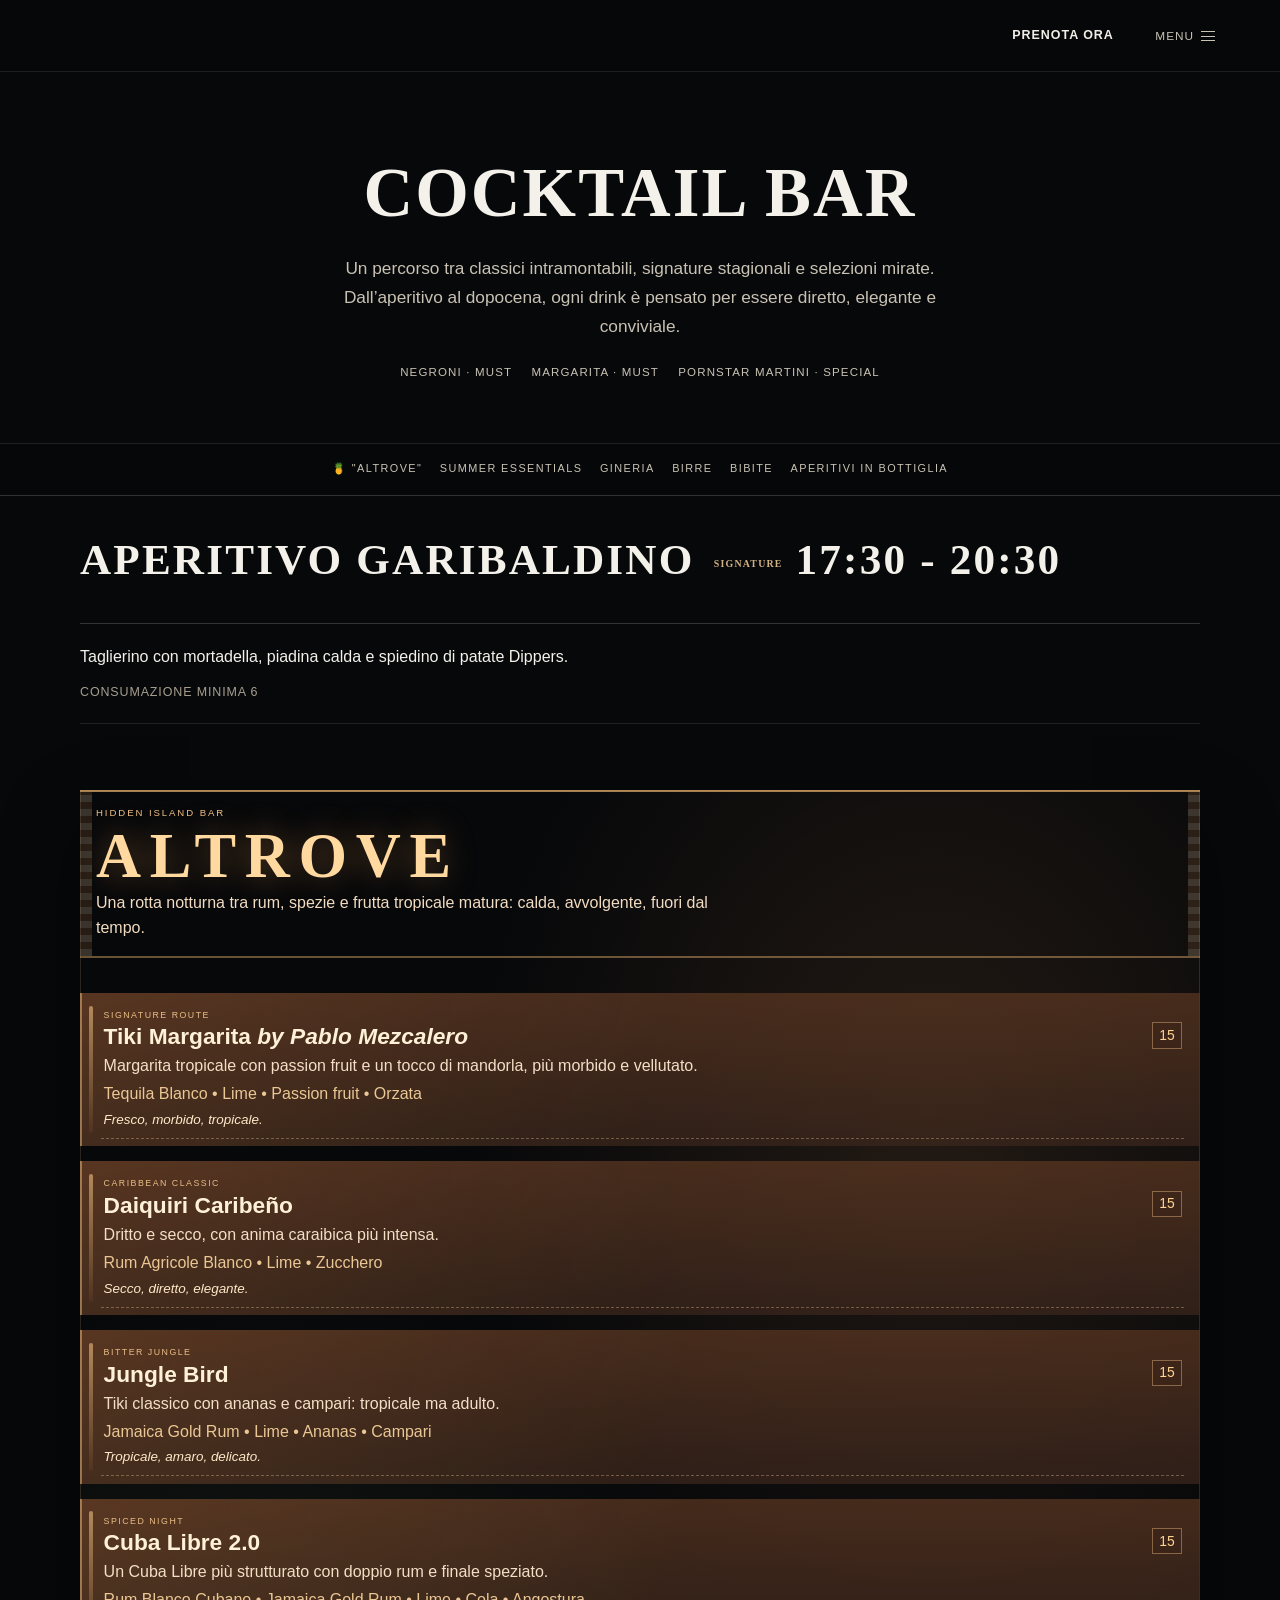
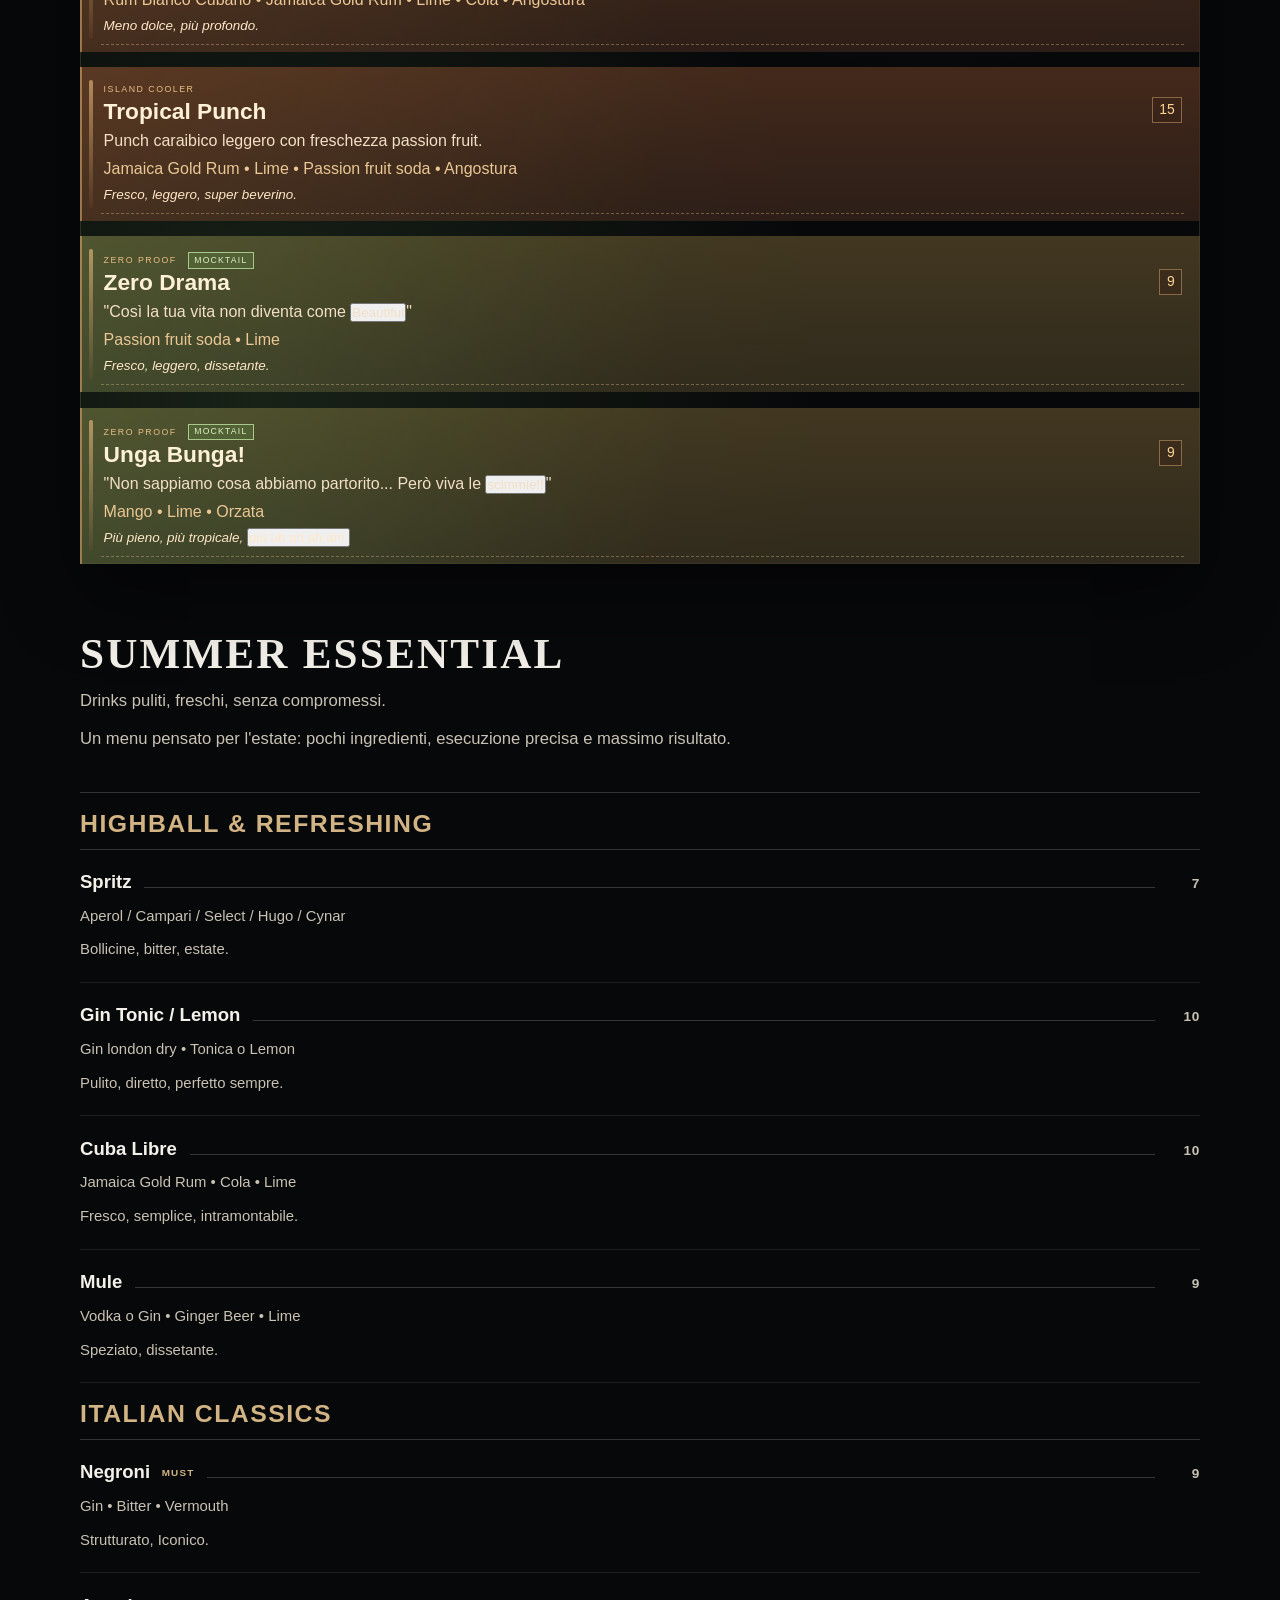
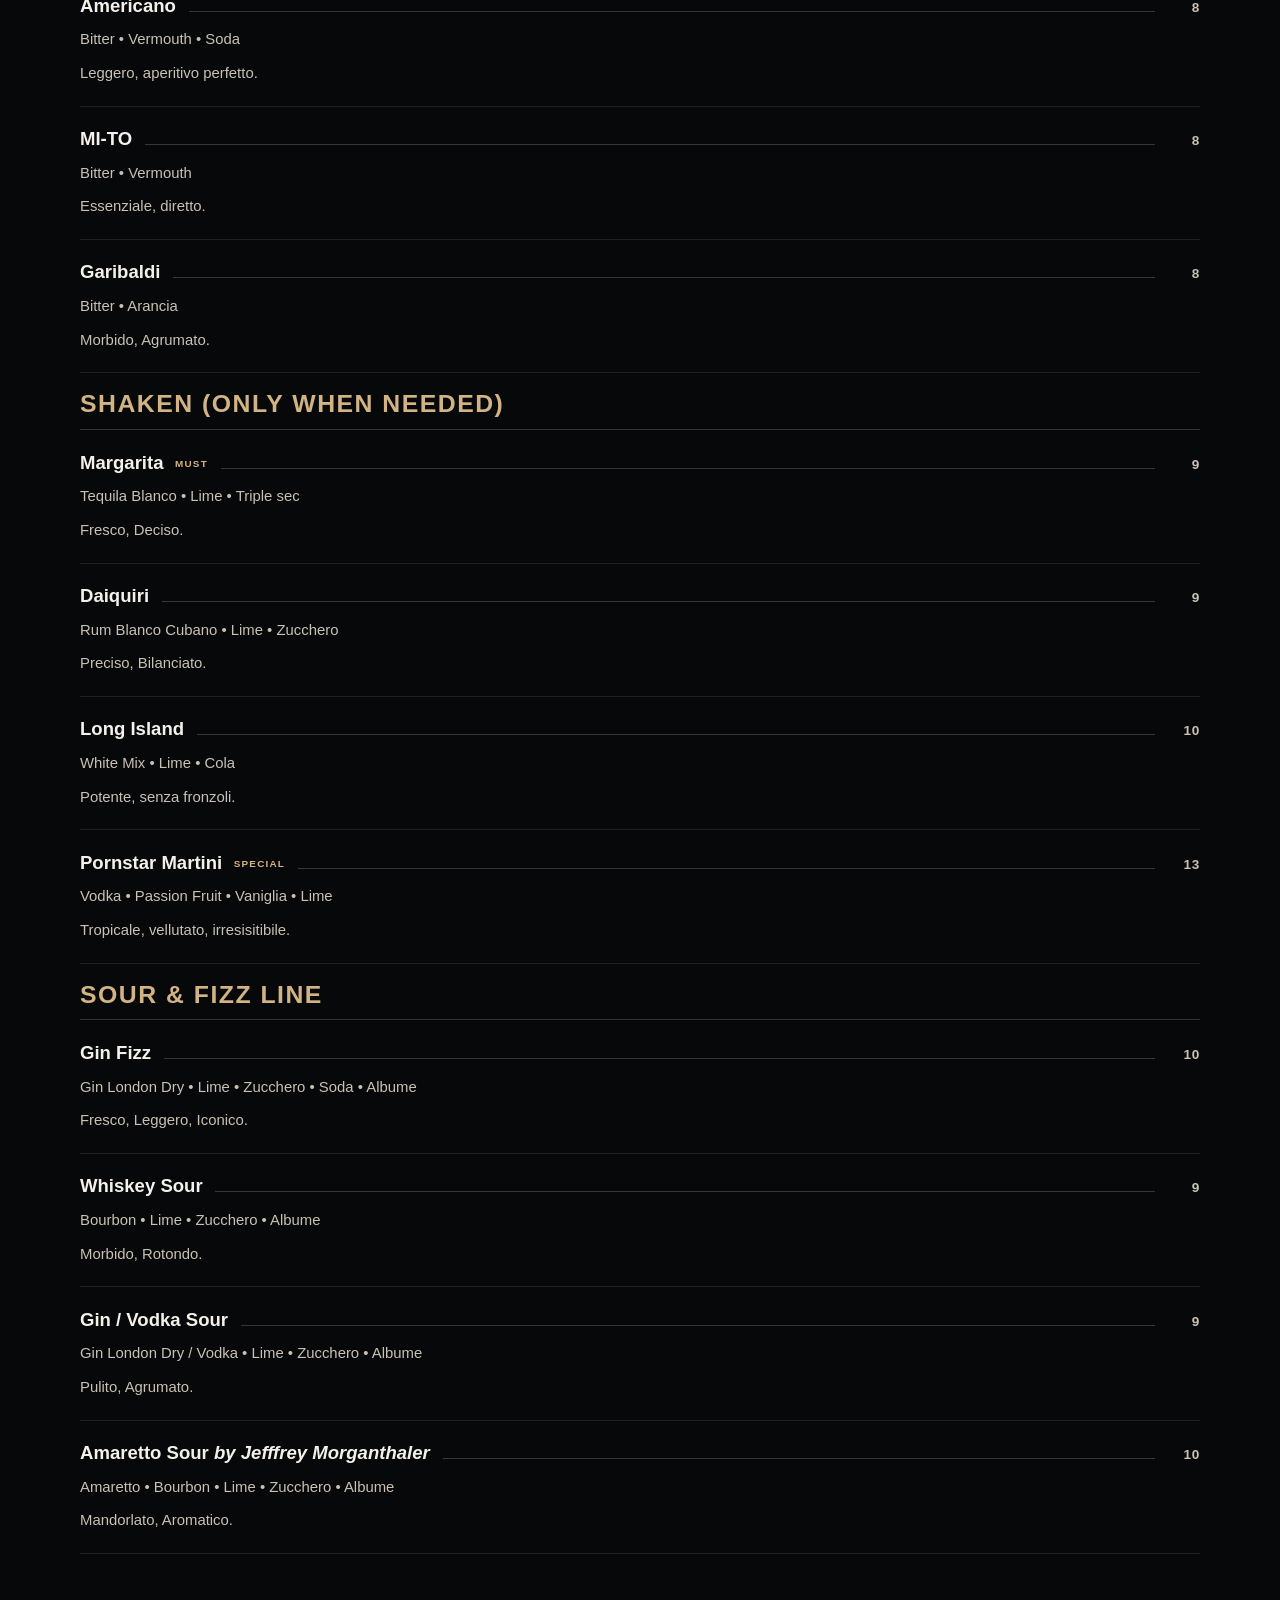
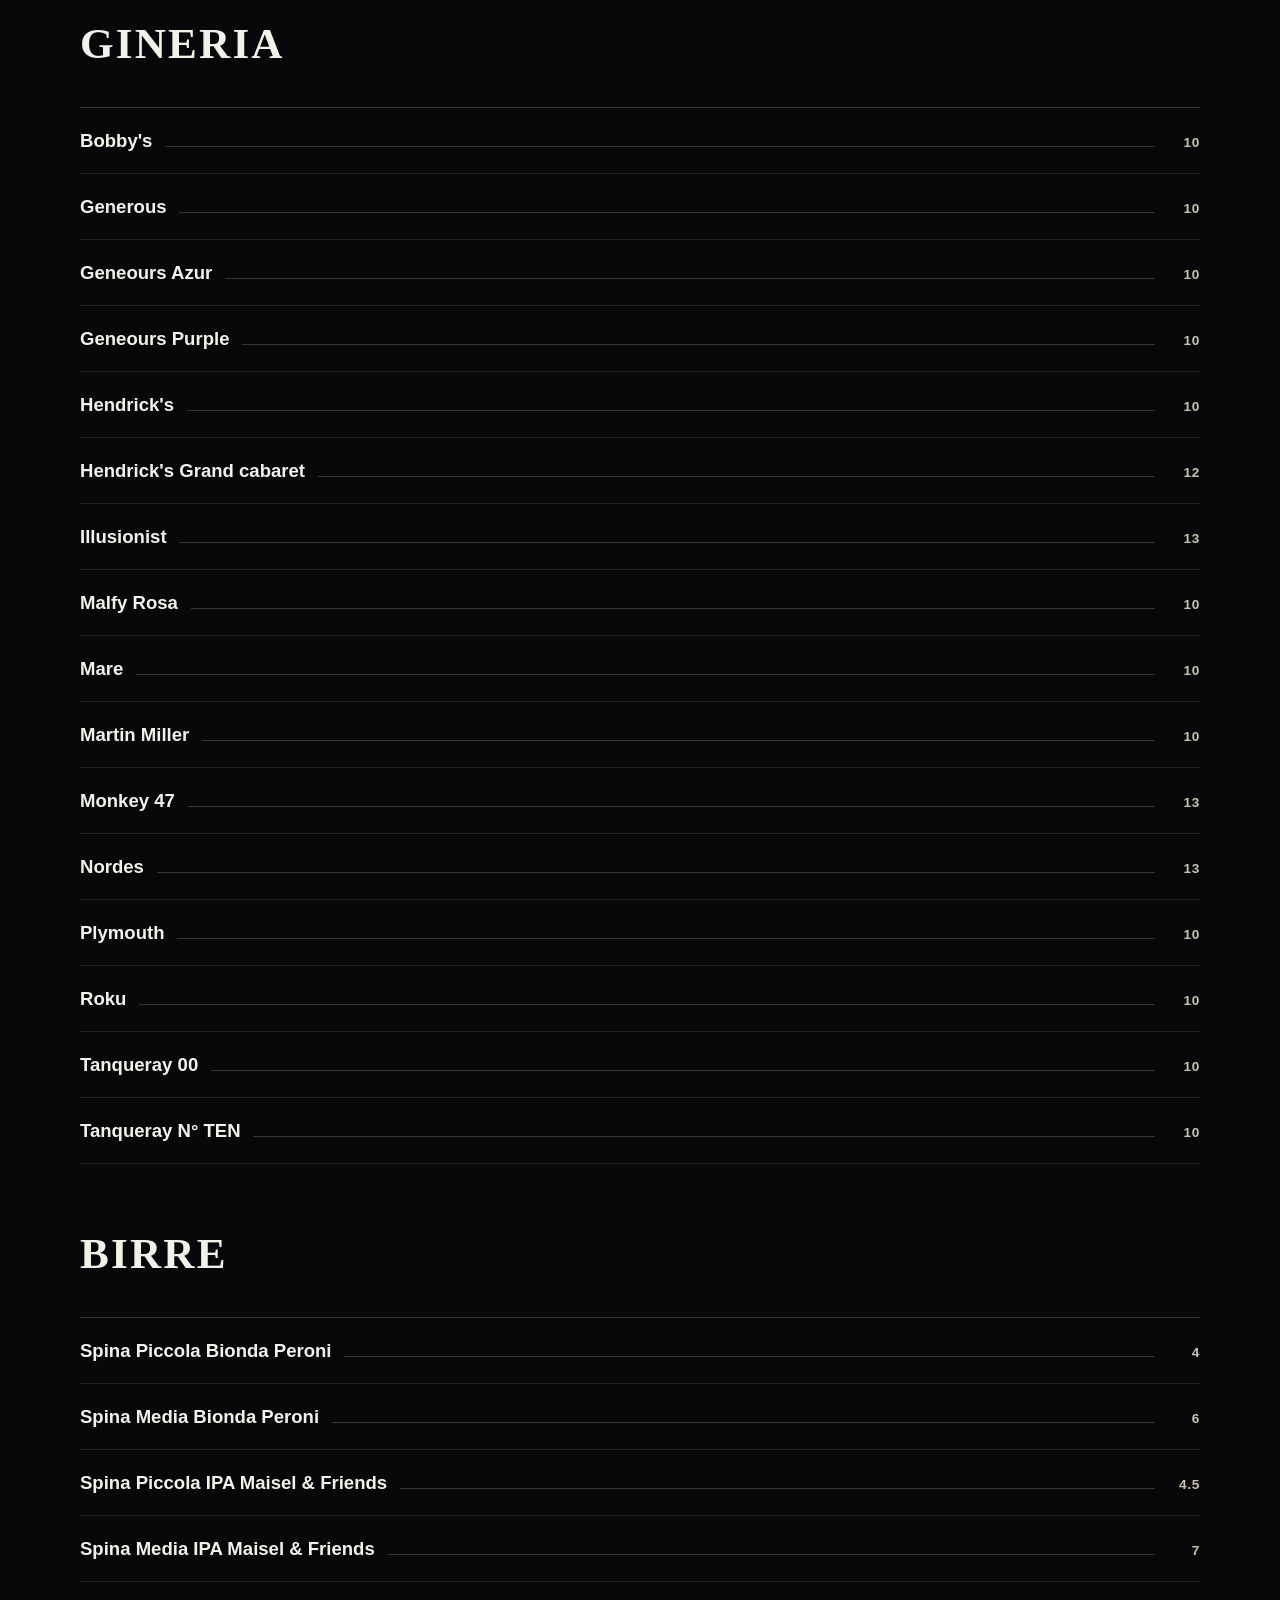
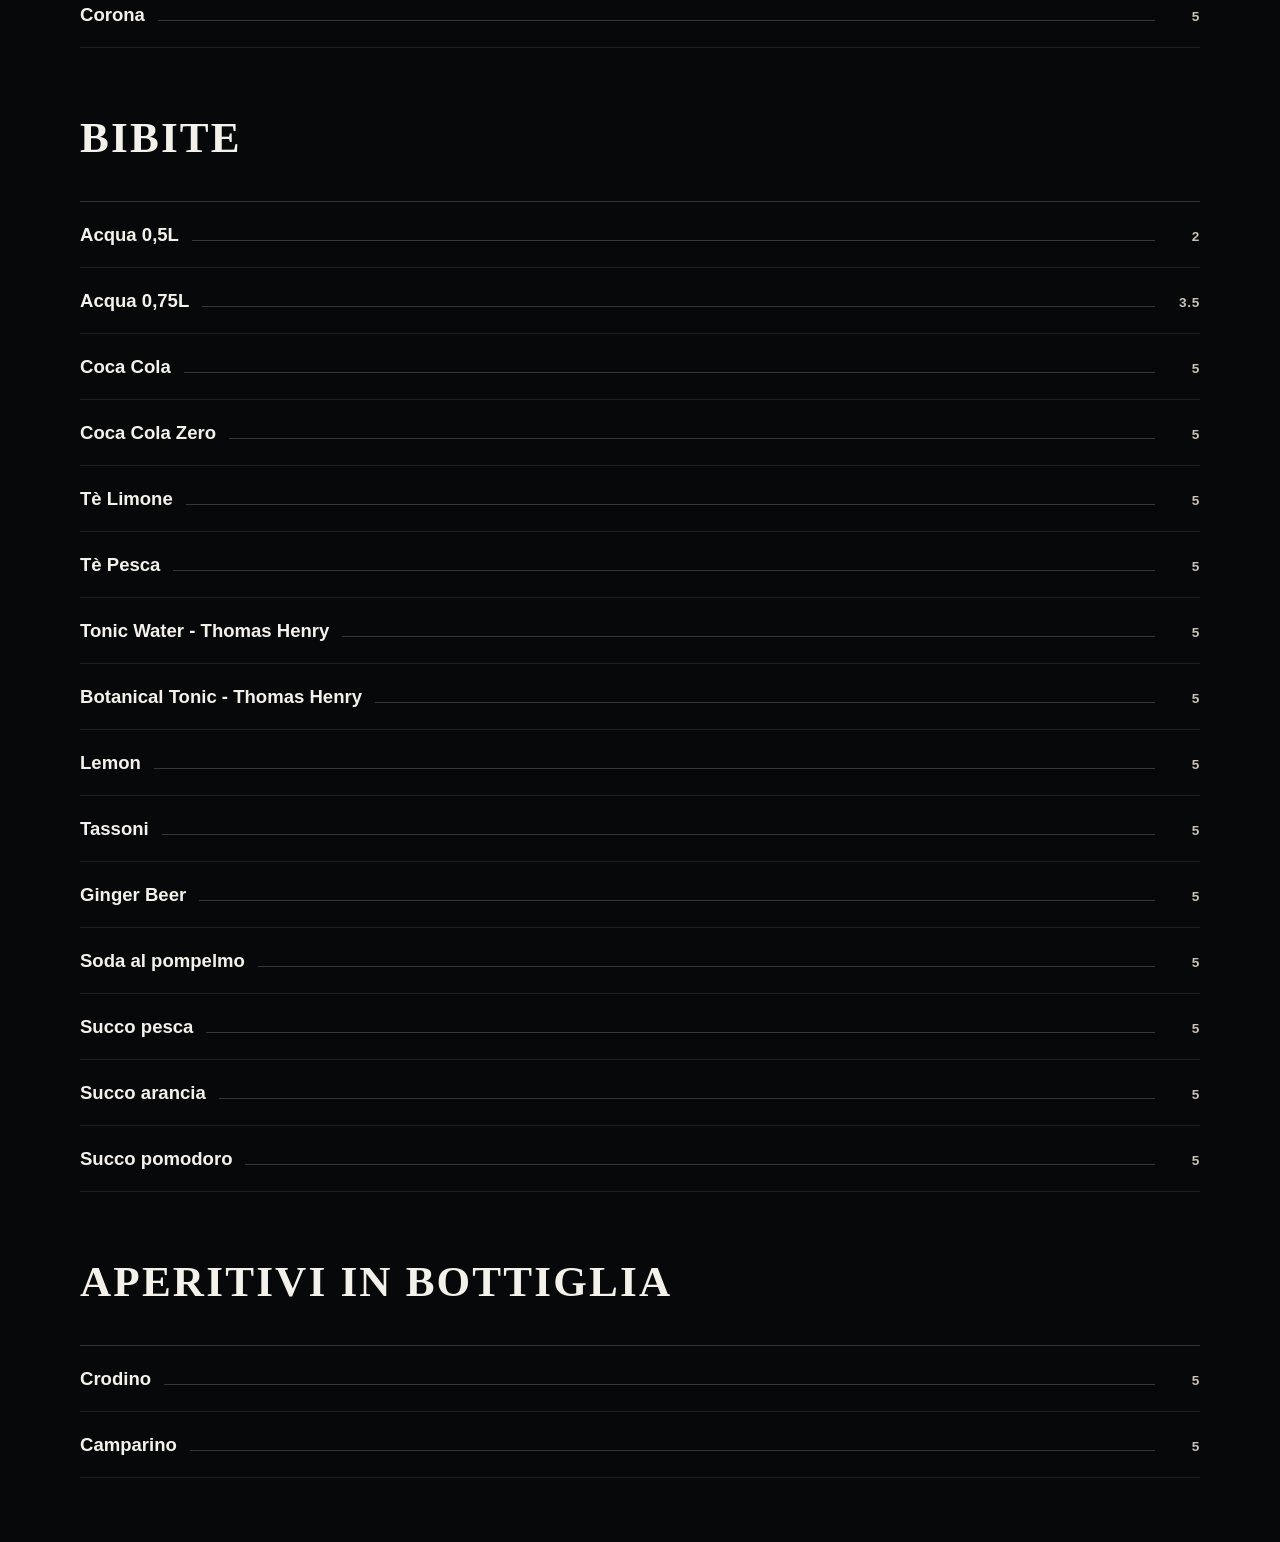
==== commit b5adc0fc: "Merge branch 'Branch-Codex' into codex/audit-repository-structure-and-architecture-j532to" ====
--- a/pages/Cocktailbar.html
+++ b/pages/Cocktailbar.html
@@ -179,7 +179,7 @@
                 <h3 class="item-subtitle">Un menu pensato per l'estate: pochi ingredienti, esecuzione precisa e massimo risultato.</h3>
             </div>
             <div class="objects">
-                <div class="item">
+                <div class="item category-divider">
                     <div class="header-item">
                         <div class="title-item">HIGHBALL & REFRESHING</div>
                     </div>
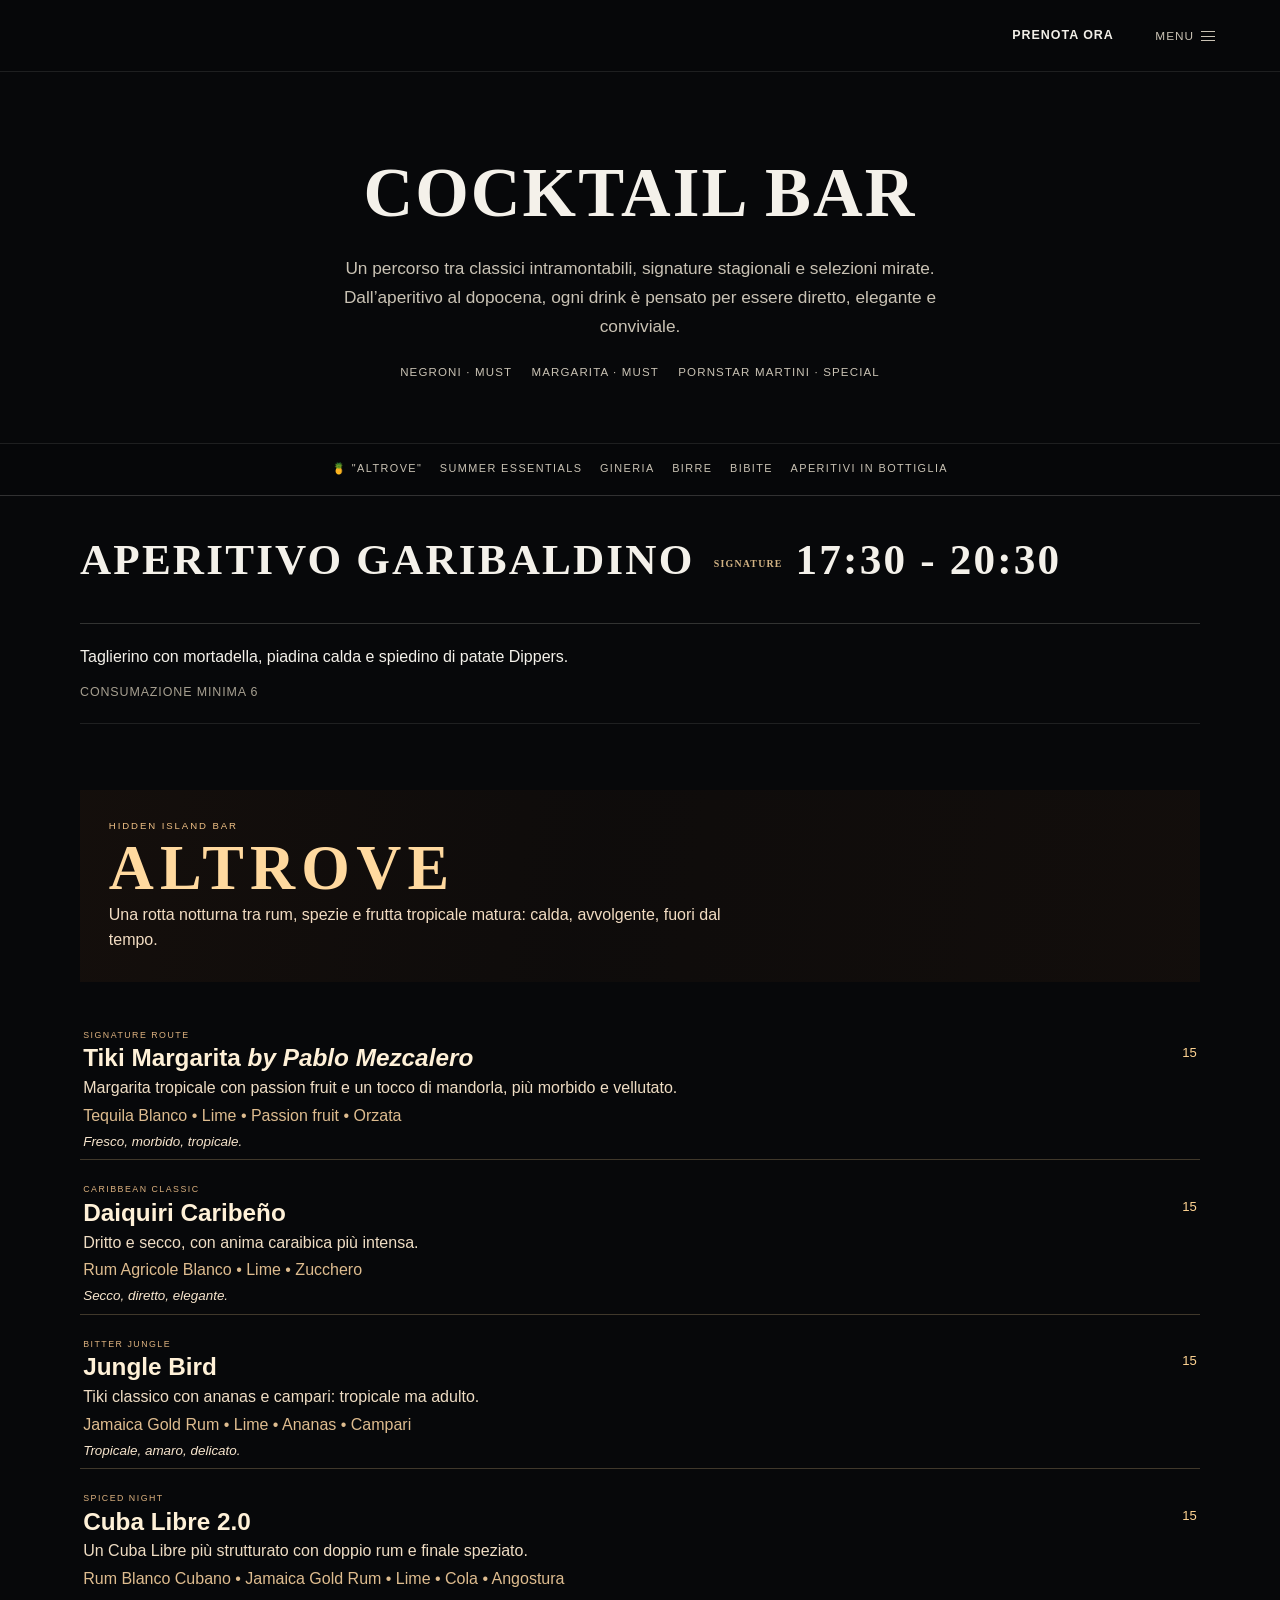
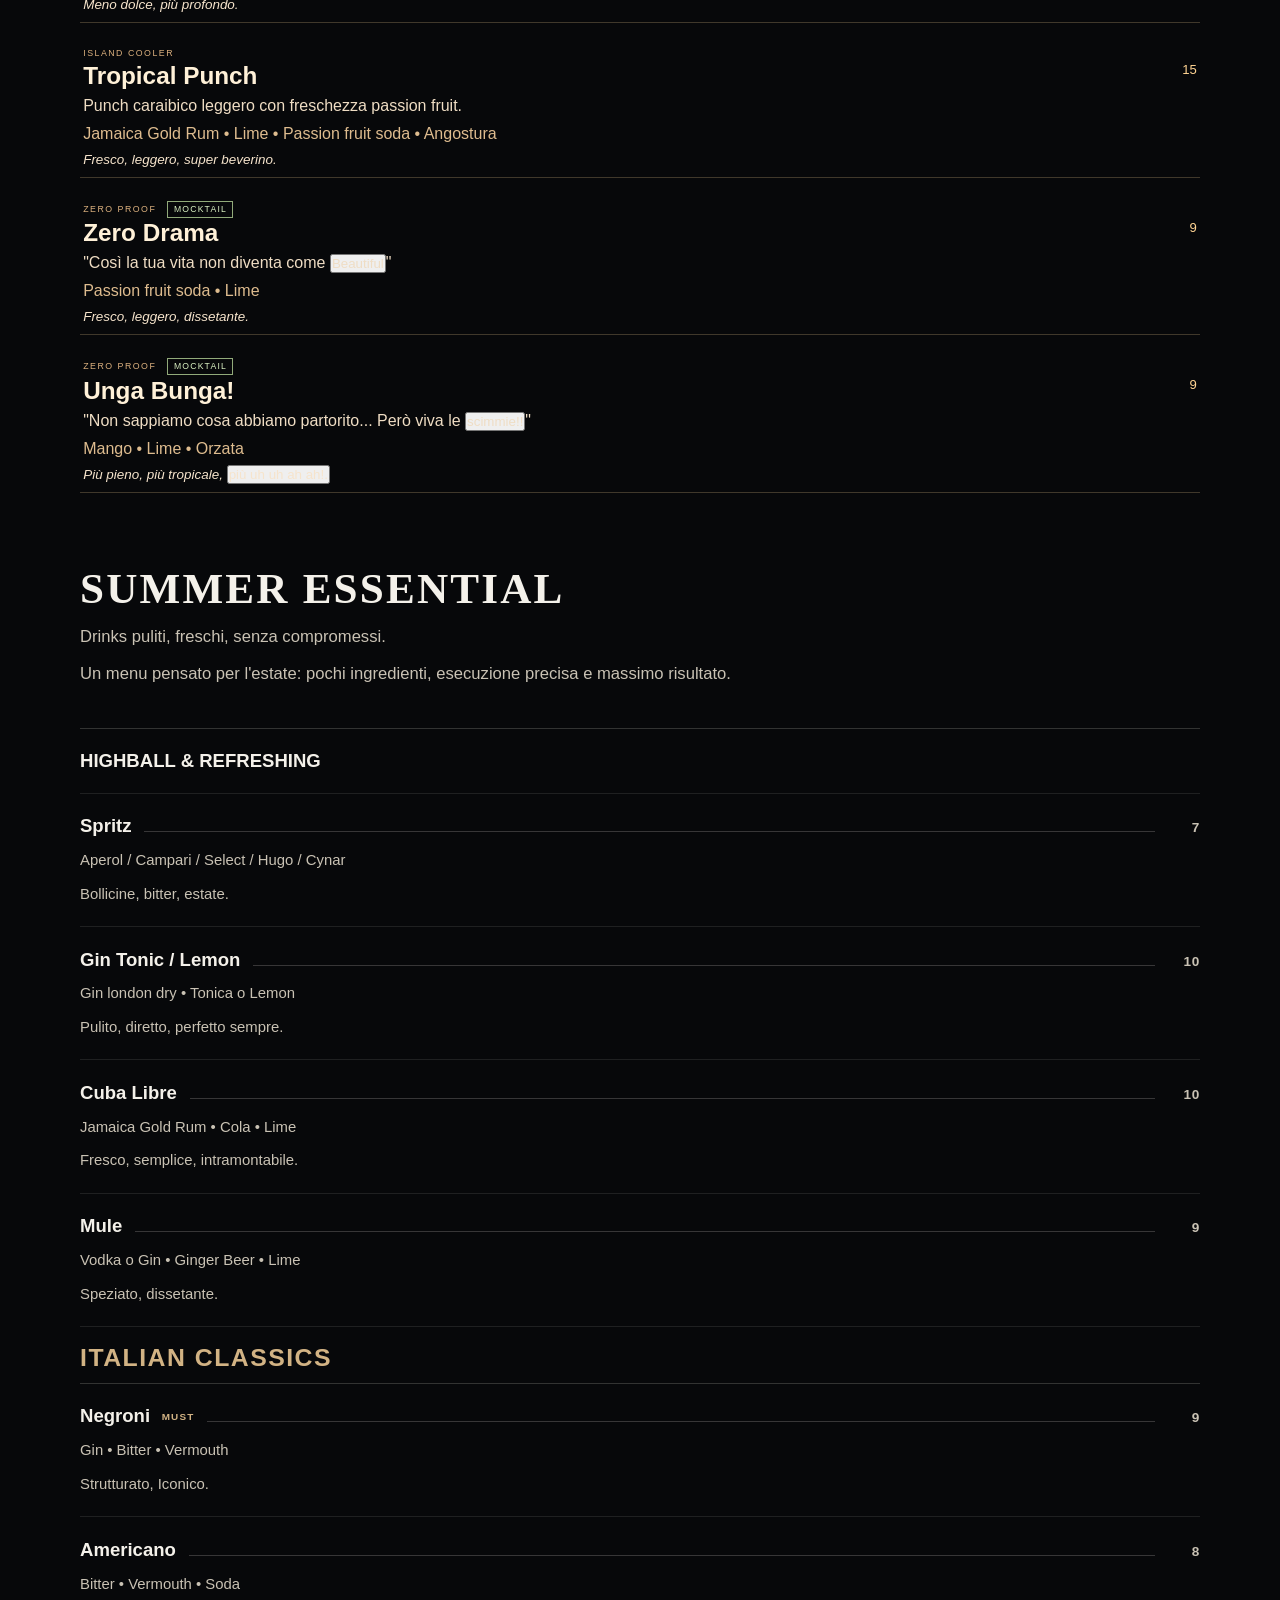
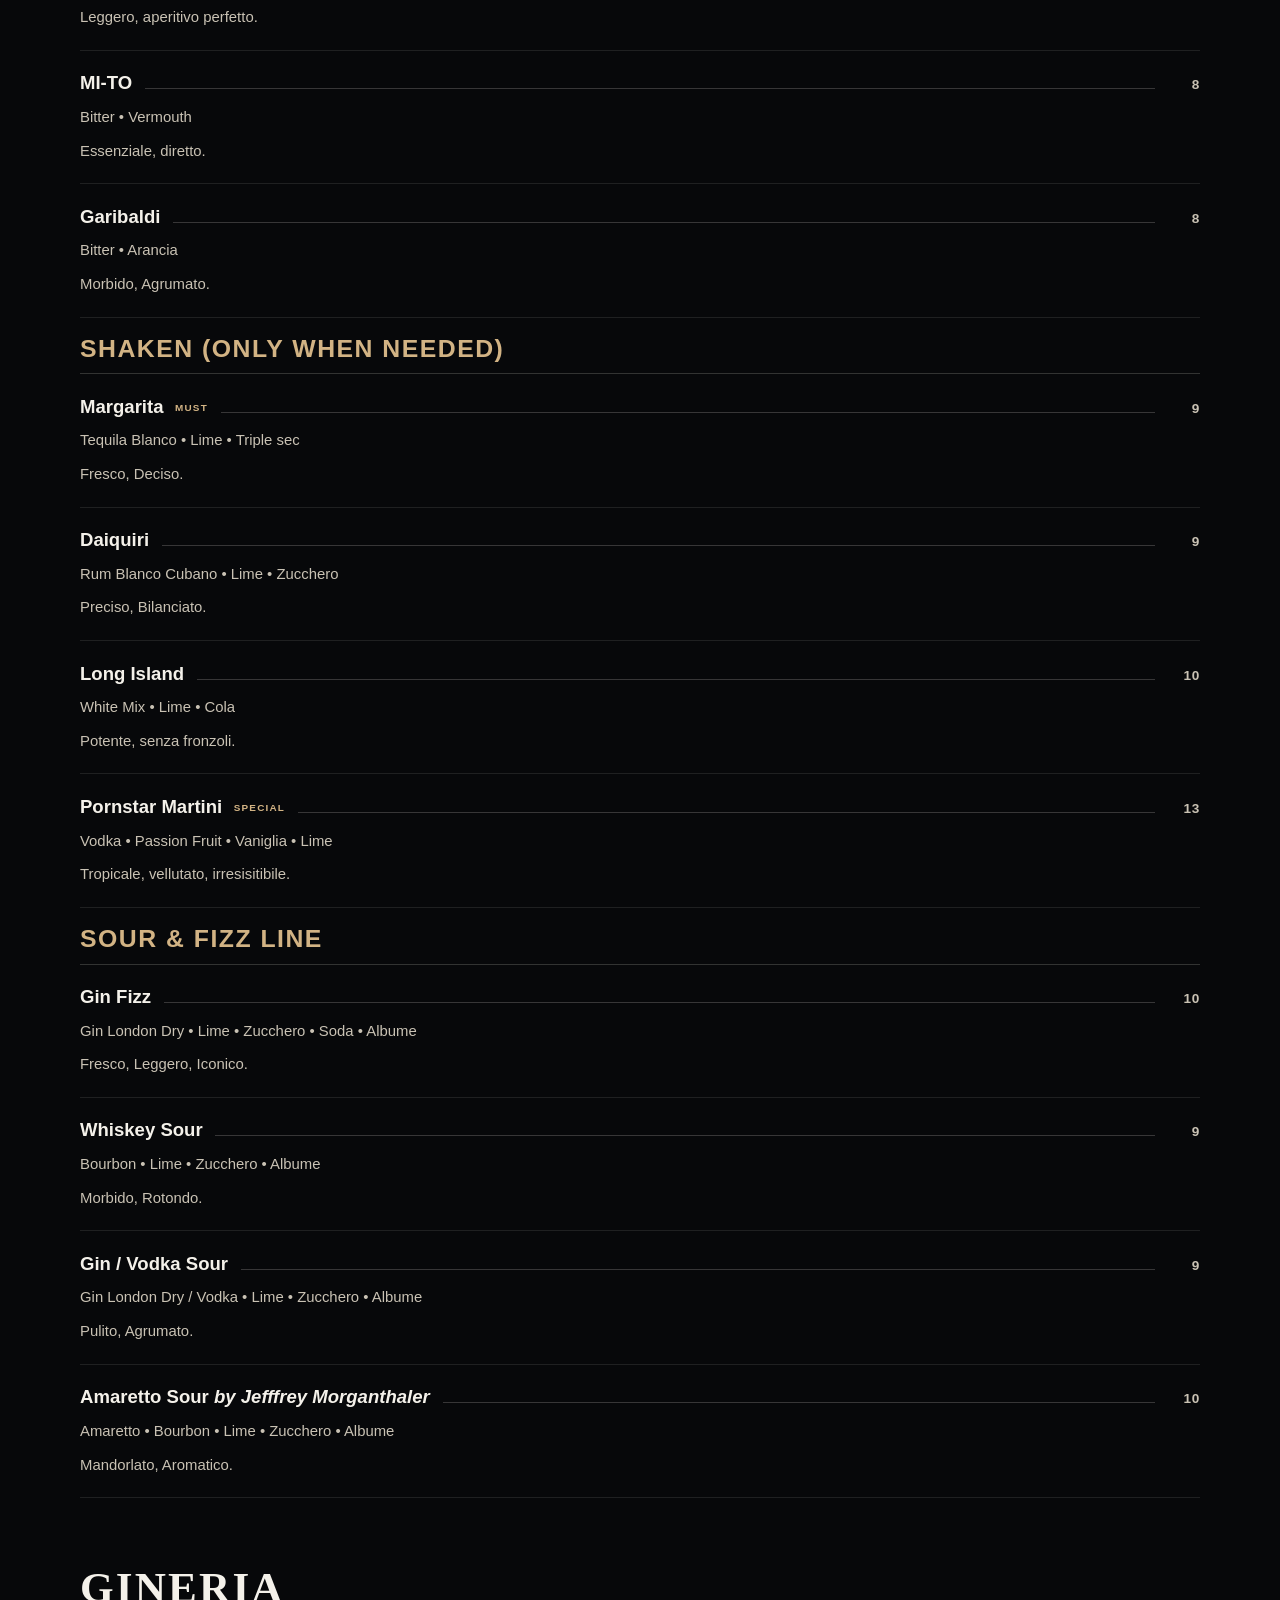
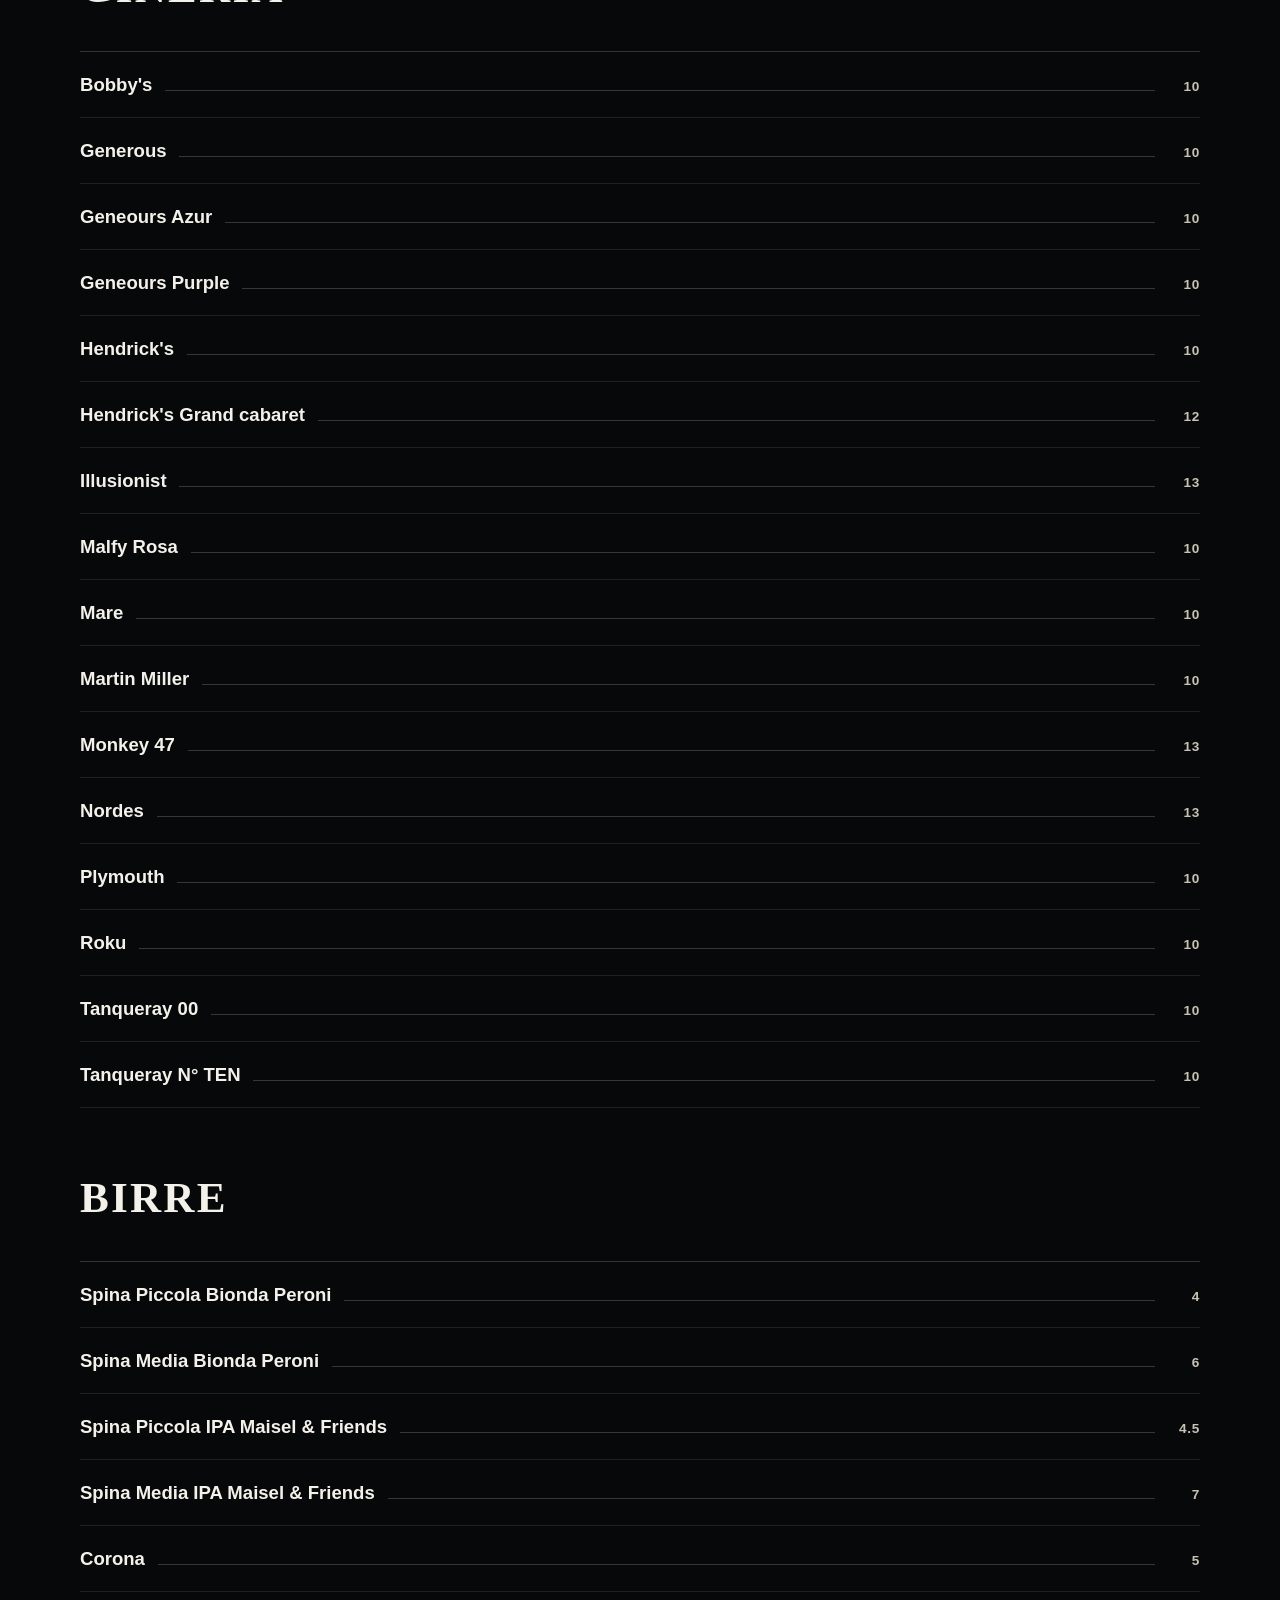
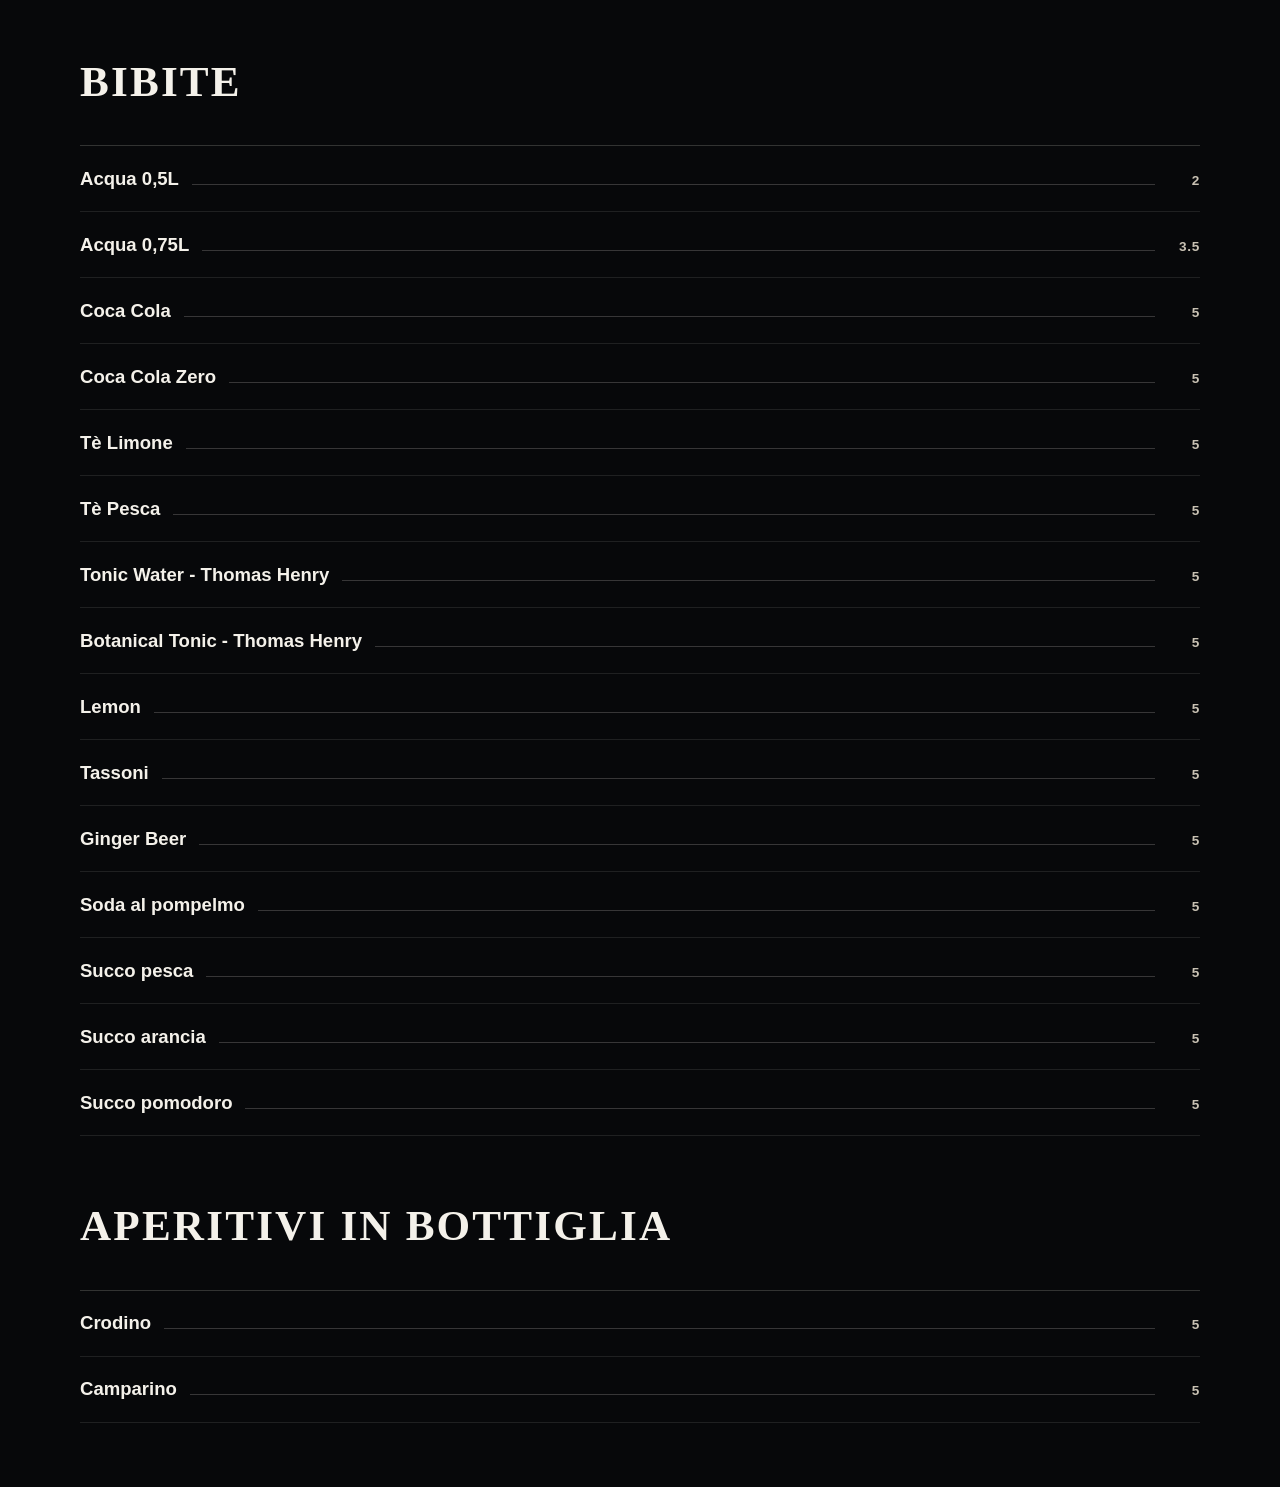
==== commit a0f22ed9: "Switch Altrove to photo-led header and editorial tiki list styling" ====
--- a/pages/Cocktailbar.html
+++ b/pages/Cocktailbar.html
@@ -179,7 +179,7 @@
                 <h3 class="item-subtitle">Un menu pensato per l'estate: pochi ingredienti, esecuzione precisa e massimo risultato.</h3>
             </div>
             <div class="objects">
-                <div class="item category-divider">
+                <div class="item">
                     <div class="header-item">
                         <div class="title-item">HIGHBALL & REFRESHING</div>
                     </div>
--- a/style/cocktail.css
+++ b/style/cocktail.css
@@ -1085,3 +1085,68 @@
   margin-left:.45rem; border:1px solid rgba(198,234,168,.75); background:rgba(95,131,71,.35); color:#ddf4c5;
   font-size:.54rem; letter-spacing:.14em; padding:.04rem .34rem;
 }
+
+/* Altrove final direction: photo-led header + editorial list */
+.cocktail-page .altrove-sanctum {
+  background: linear-gradient(180deg, #1a1412 0%, #120f0d 100%);
+  box-shadow: none;
+}
+.cocktail-page .altrove-sanctum::before { display:none; }
+
+.cocktail-page .altrove-sanctum__header {
+  position: relative;
+  overflow: hidden;
+  padding: clamp(1.2rem, 3vw, 1.8rem);
+  border: 0;
+  background-image:
+    linear-gradient(100deg, rgba(23, 16, 12, 0.82), rgba(23, 16, 12, 0.45) 45%, rgba(23, 16, 12, 0.72) 100%),
+    url("../images/Immagine\ WhatsApp\ 2025-07-07\ ore\ 13.16.56_70538235.jpg");
+  background-size: cover;
+  background-position: center;
+}
+.cocktail-page .altrove-sanctum__header::before,
+.cocktail-page .altrove-sanctum__header::after { display:none; }
+
+.cocktail-page .altrove-sanctum__title {
+  text-shadow: none;
+  letter-spacing: 0.1em;
+}
+
+.cocktail-page .altrove-sanctum__list {
+  margin-top: 1rem;
+  gap: 0;
+}
+
+.cocktail-page .altrove-drinkline {
+  background: transparent;
+  border-left: 0;
+  padding: 1rem 0.2rem 0.9rem;
+}
+.cocktail-page .altrove-drinkline::before { display:none; }
+.cocktail-page .altrove-drinkline::after {
+  left: 0;
+  right: 0;
+  border-bottom: 1px solid rgba(235, 197, 139, 0.25);
+}
+
+.cocktail-page .altrove-drinkline__head span {
+  background: transparent;
+  border: 0;
+  padding: 0;
+  font-size: 0.82rem;
+}
+
+.cocktail-page .altrove-drinkline__head h3 {
+  font-size: clamp(1.2rem, 2.6vw, 1.52rem);
+}
+
+.cocktail-page .altrove-drinkline__mood { color: #dcb17f; }
+.cocktail-page .altrove-drinkline__story { color: #efddc4; }
+.cocktail-page .altrove-drinkline__ingredients { color: #debc8f; }
+.cocktail-page .altrove-drinkline__finish { color: #f6e4cc; }
+
+.cocktail-page .altrove-drinkline--mocktail { background: transparent; }
+.cocktail-page .altrove-drinkline .mocktail-badge {
+  background: transparent;
+  border: 1px solid rgba(191, 225, 159, 0.75);
+}
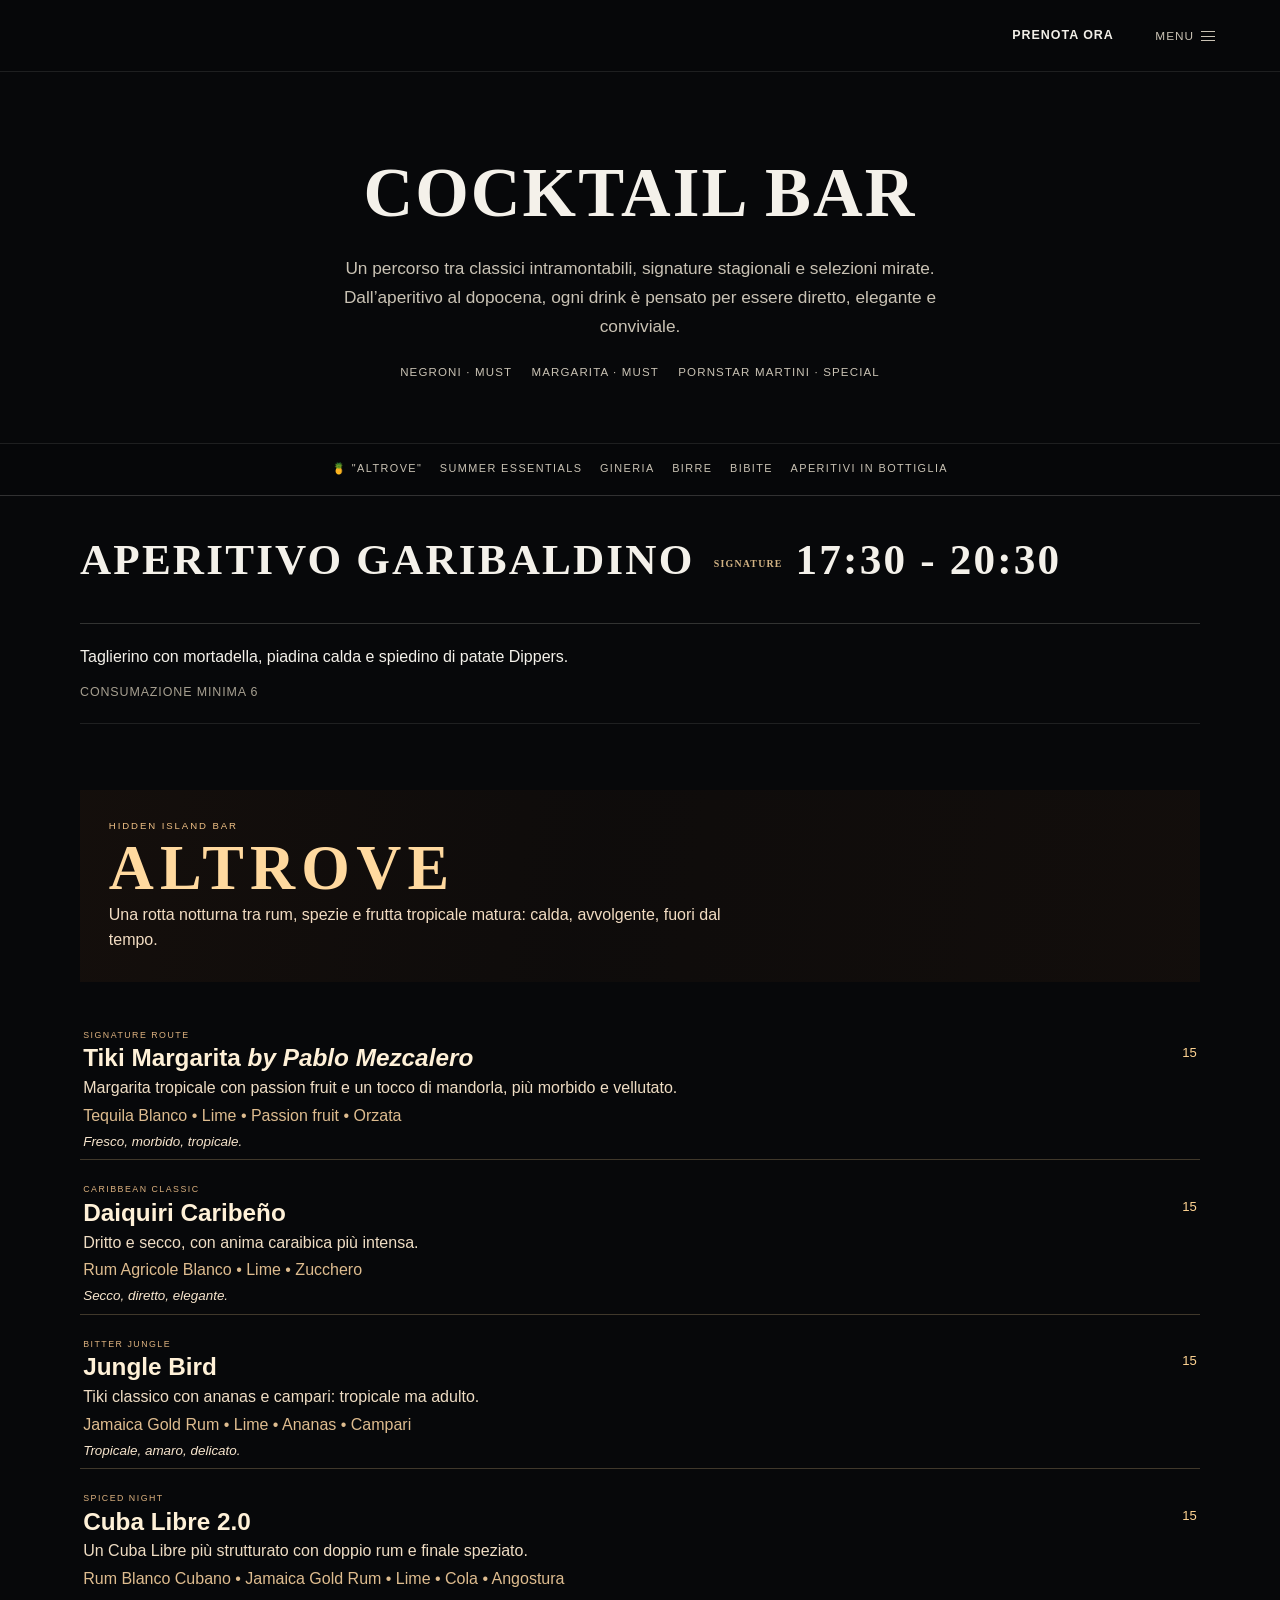
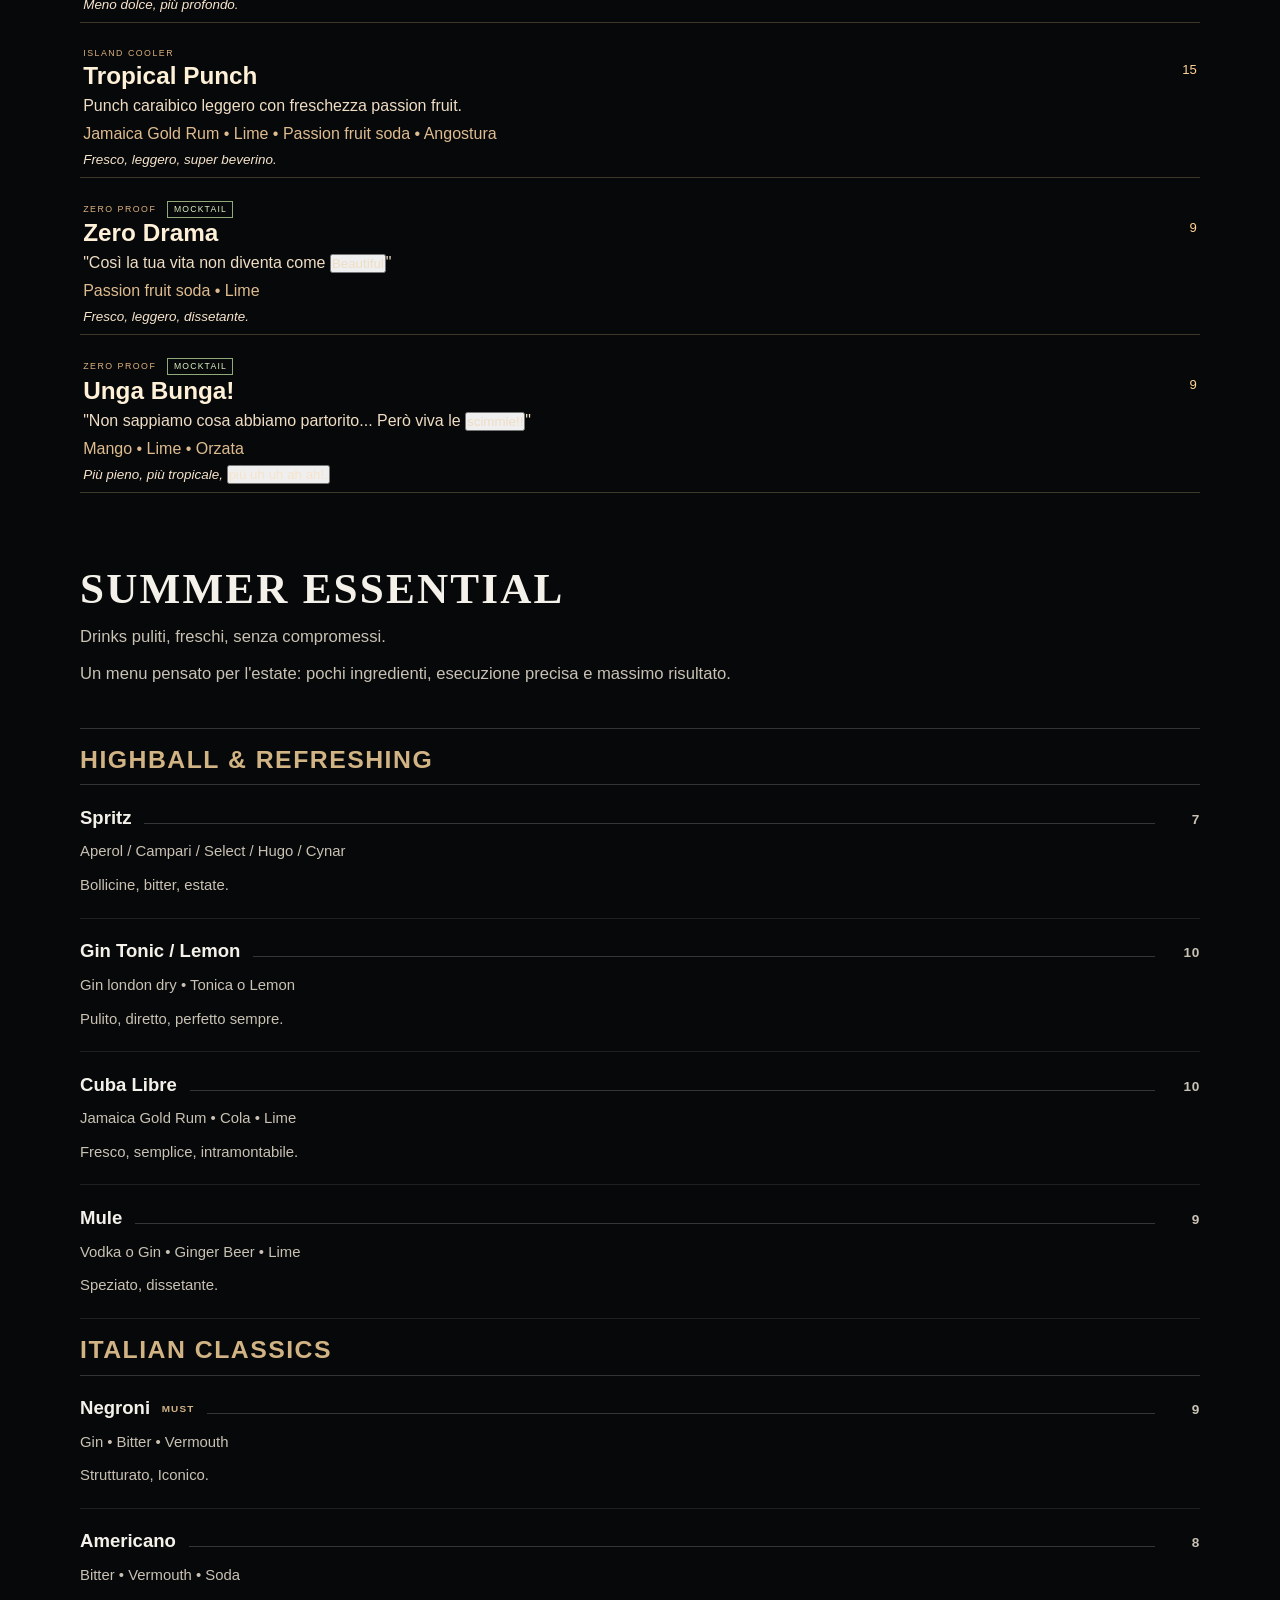
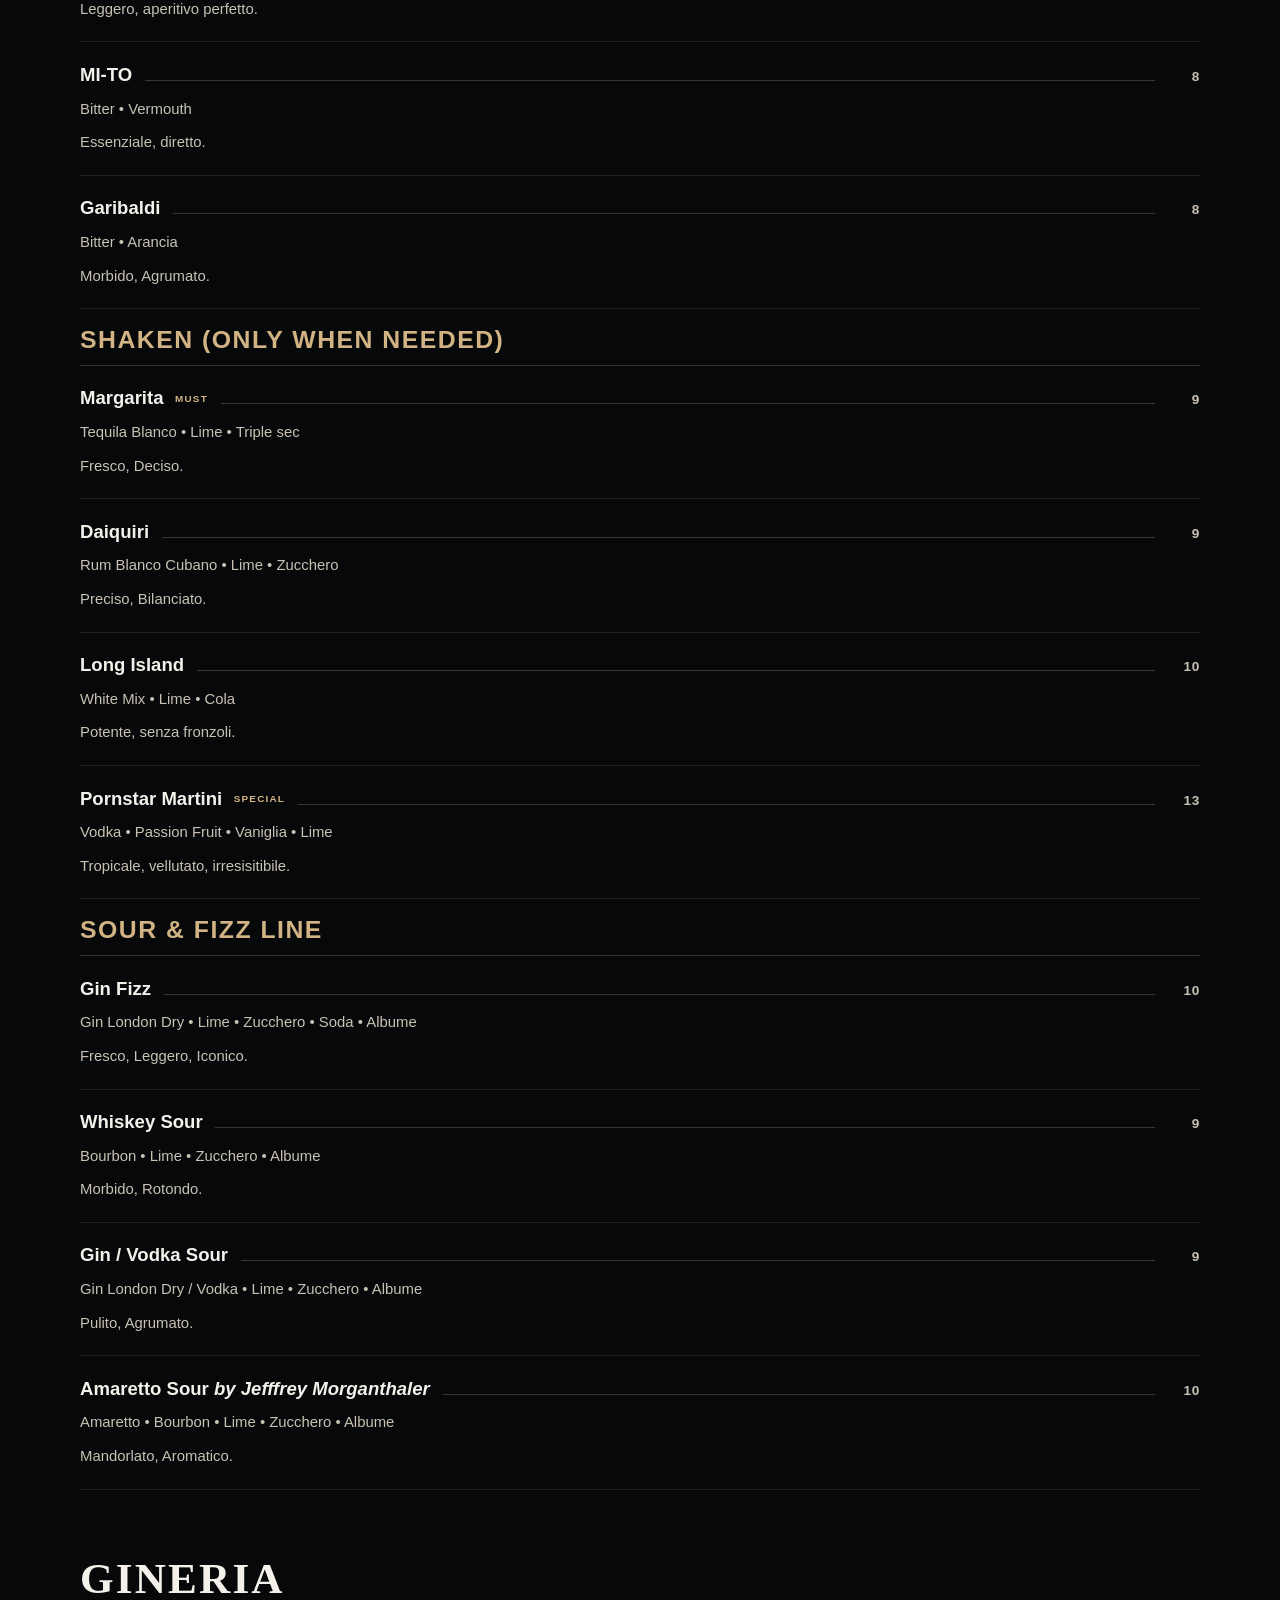
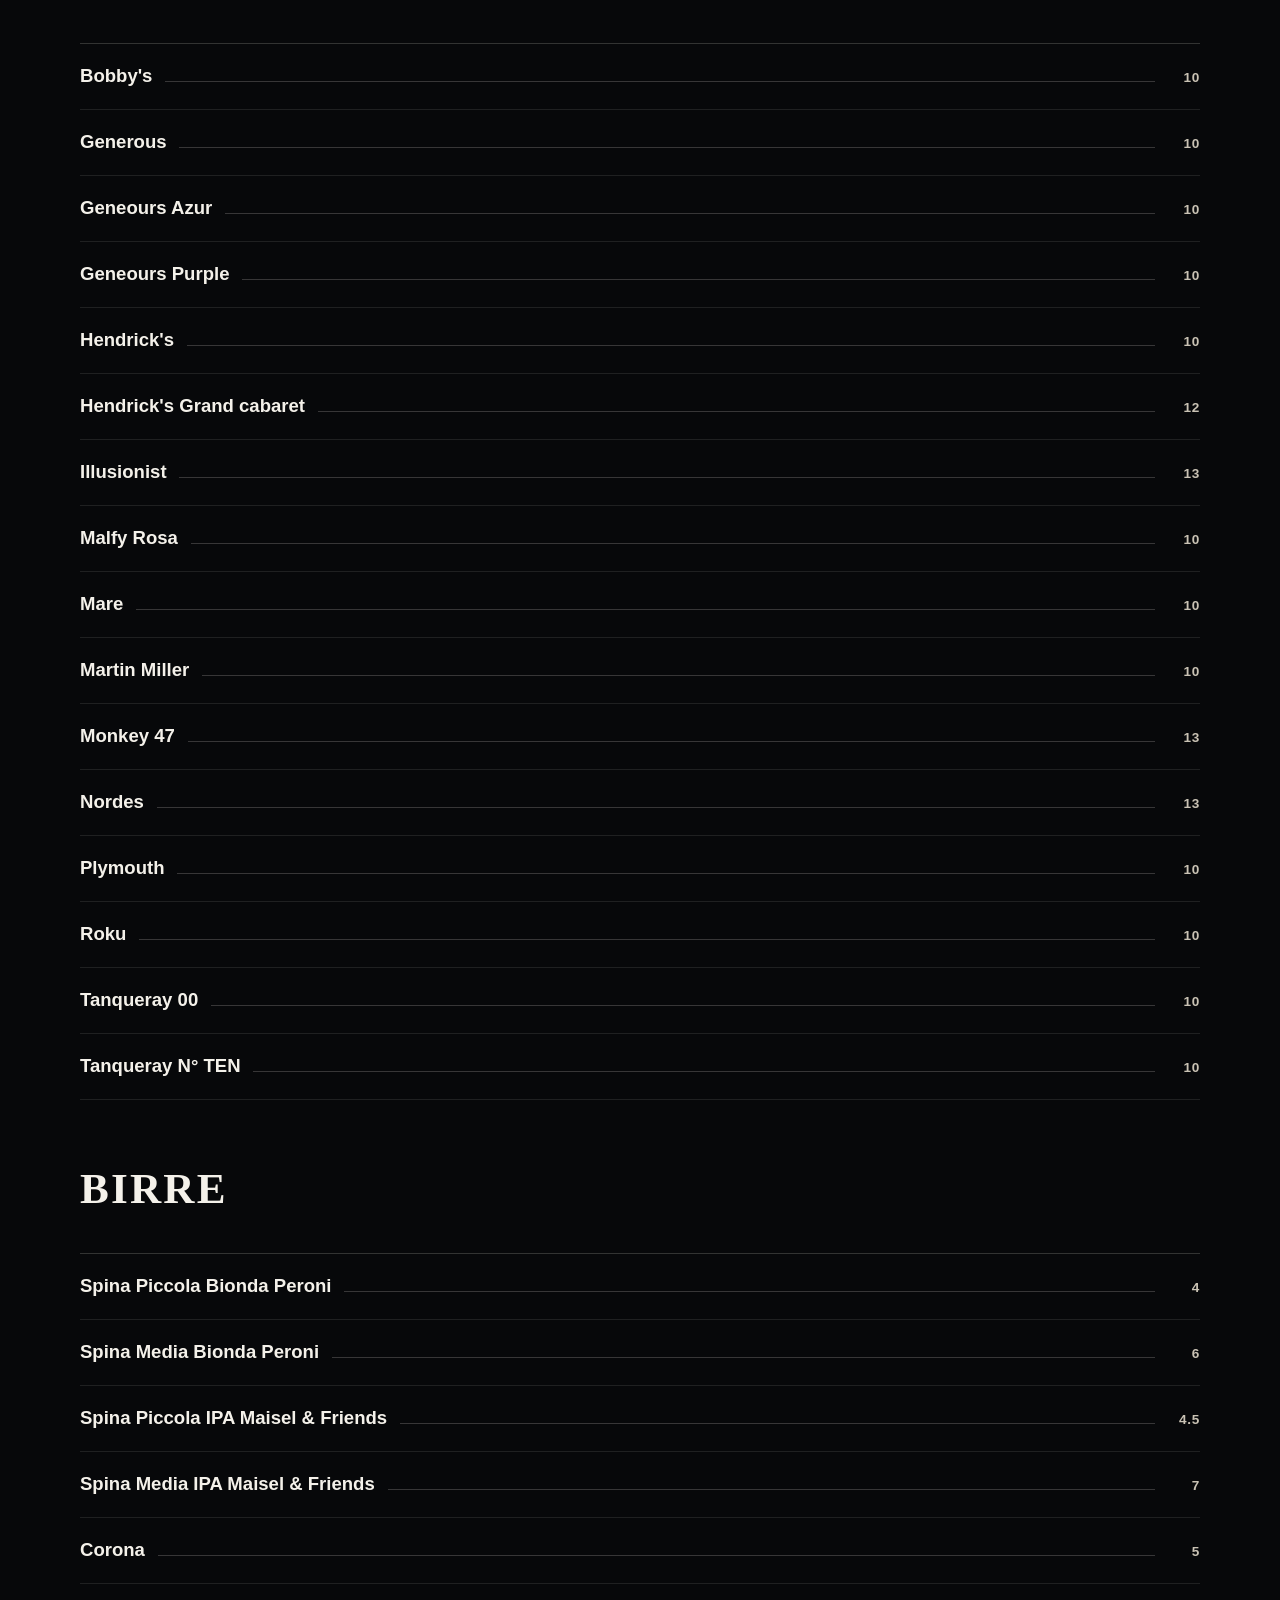
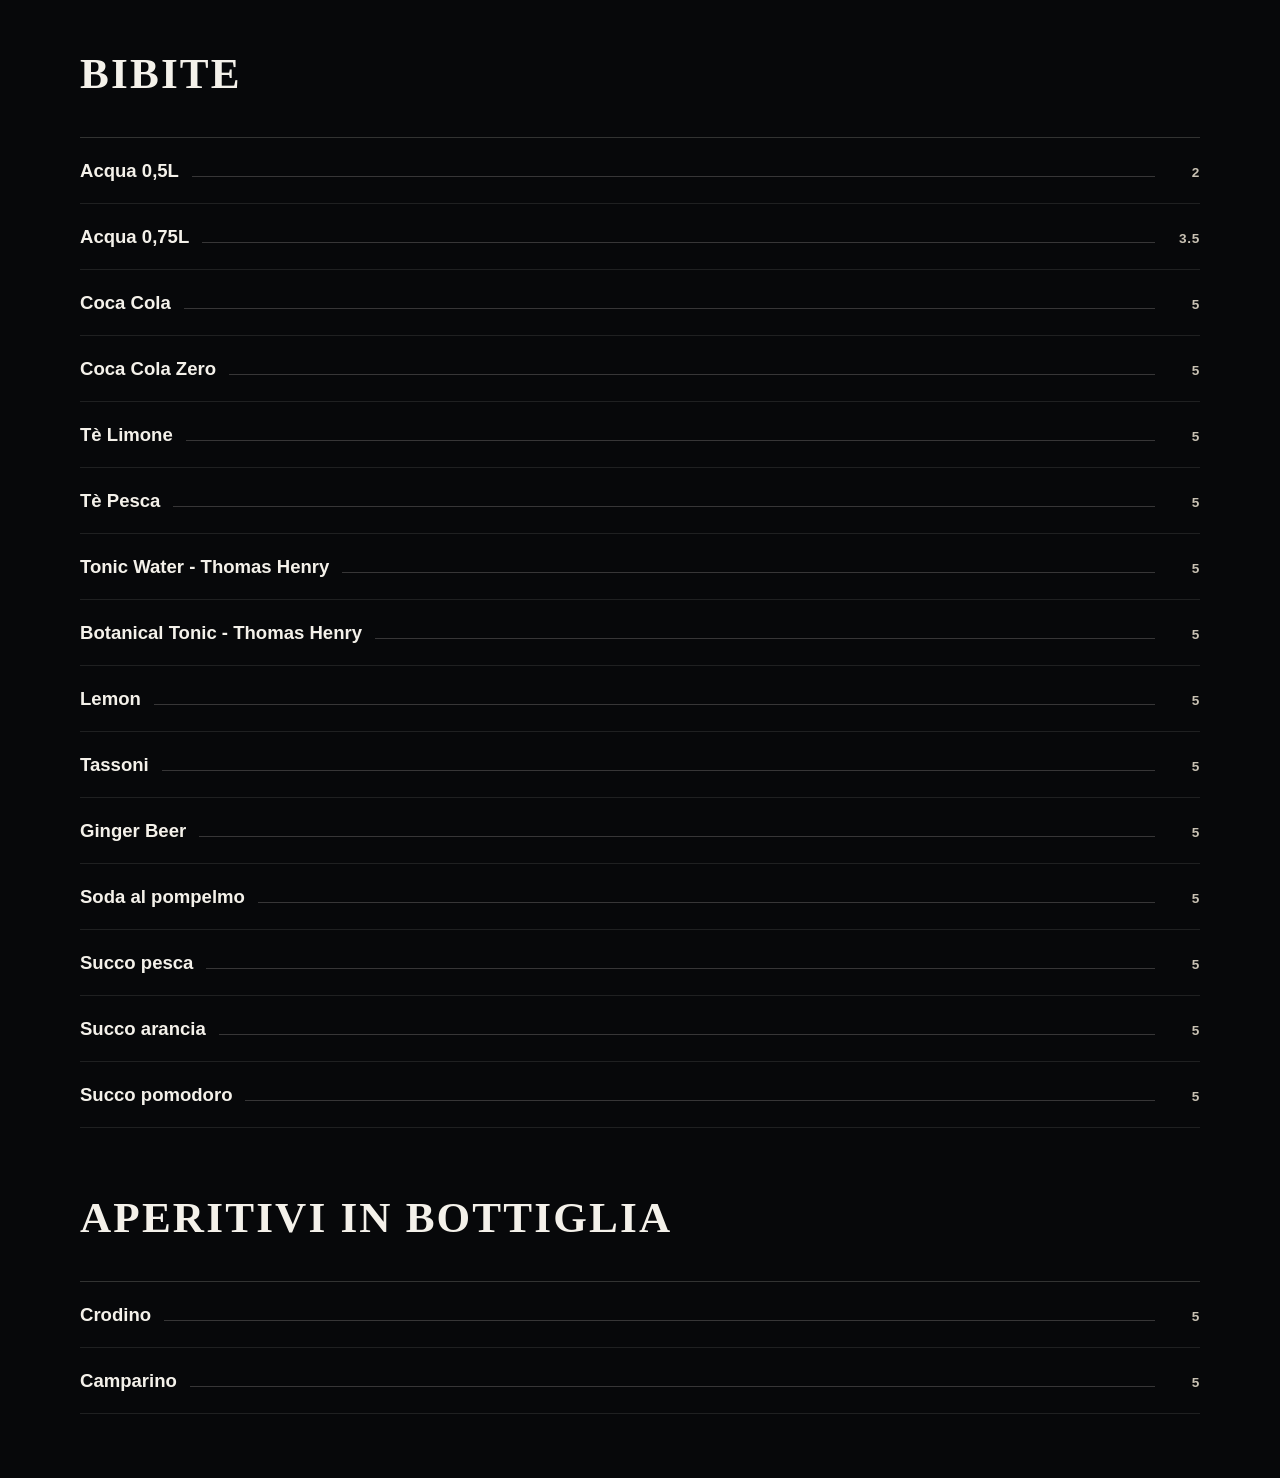
==== commit c8e7880c: "Merge branch 'Branch-Codex' into codex/audit-repository-structure-and-architecture-3g3c7r" ====
--- a/pages/Cocktailbar.html
+++ b/pages/Cocktailbar.html
@@ -179,7 +179,7 @@
                 <h3 class="item-subtitle">Un menu pensato per l'estate: pochi ingredienti, esecuzione precisa e massimo risultato.</h3>
             </div>
             <div class="objects">
-                <div class="item">
+                <div class="item category-divider">
                     <div class="header-item">
                         <div class="title-item">HIGHBALL & REFRESHING</div>
                     </div>
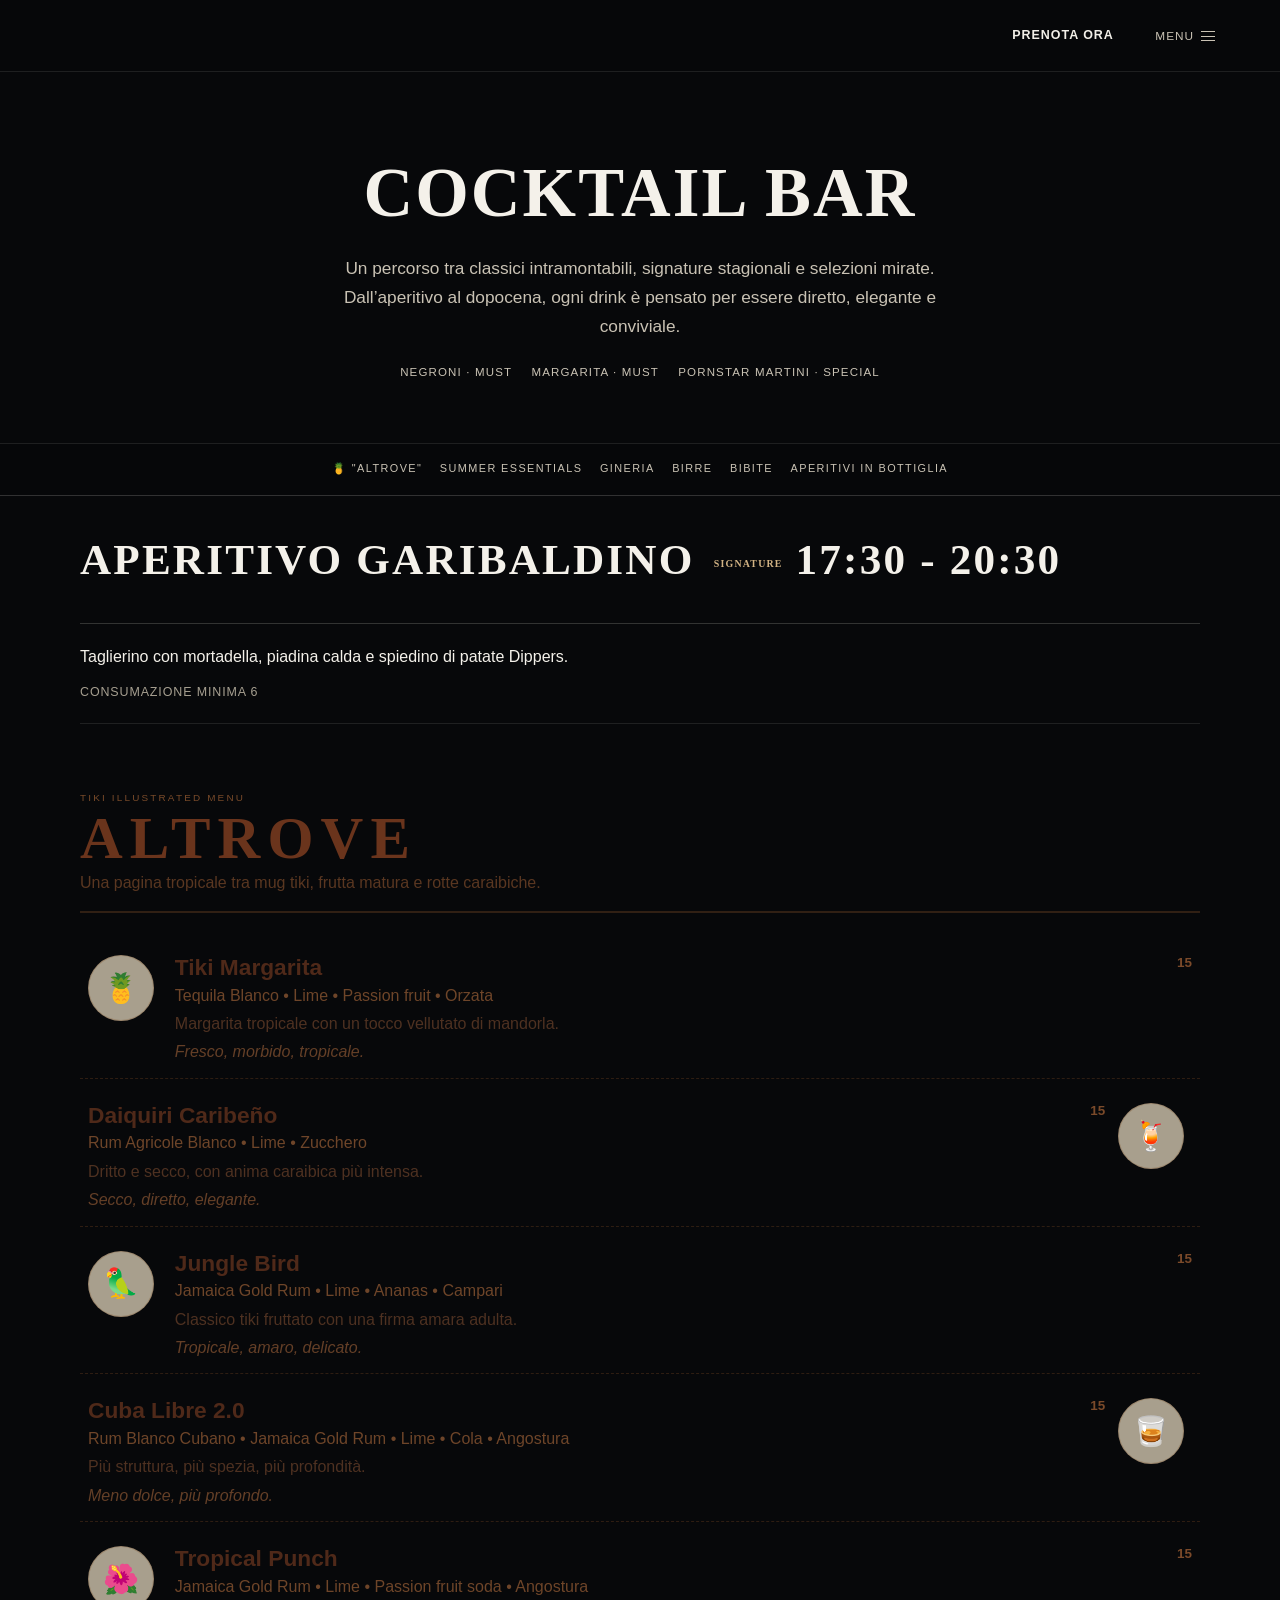
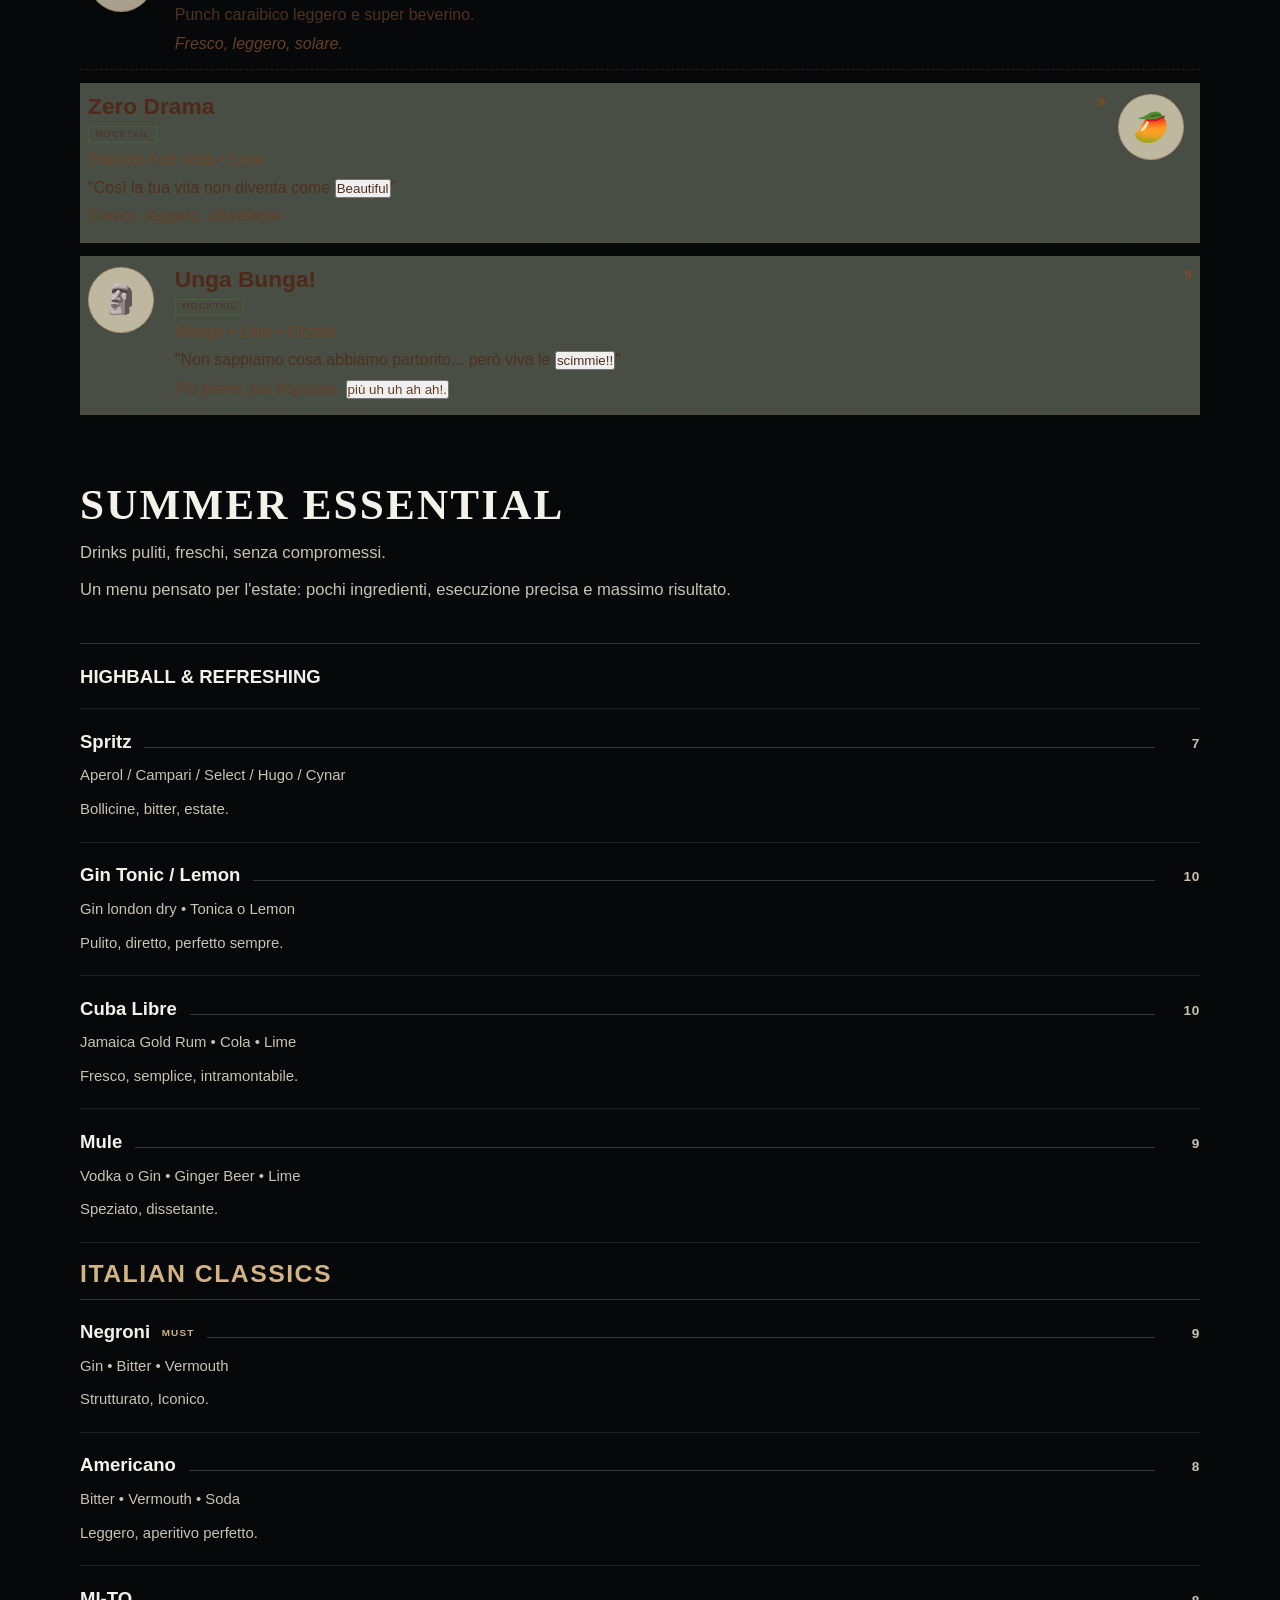
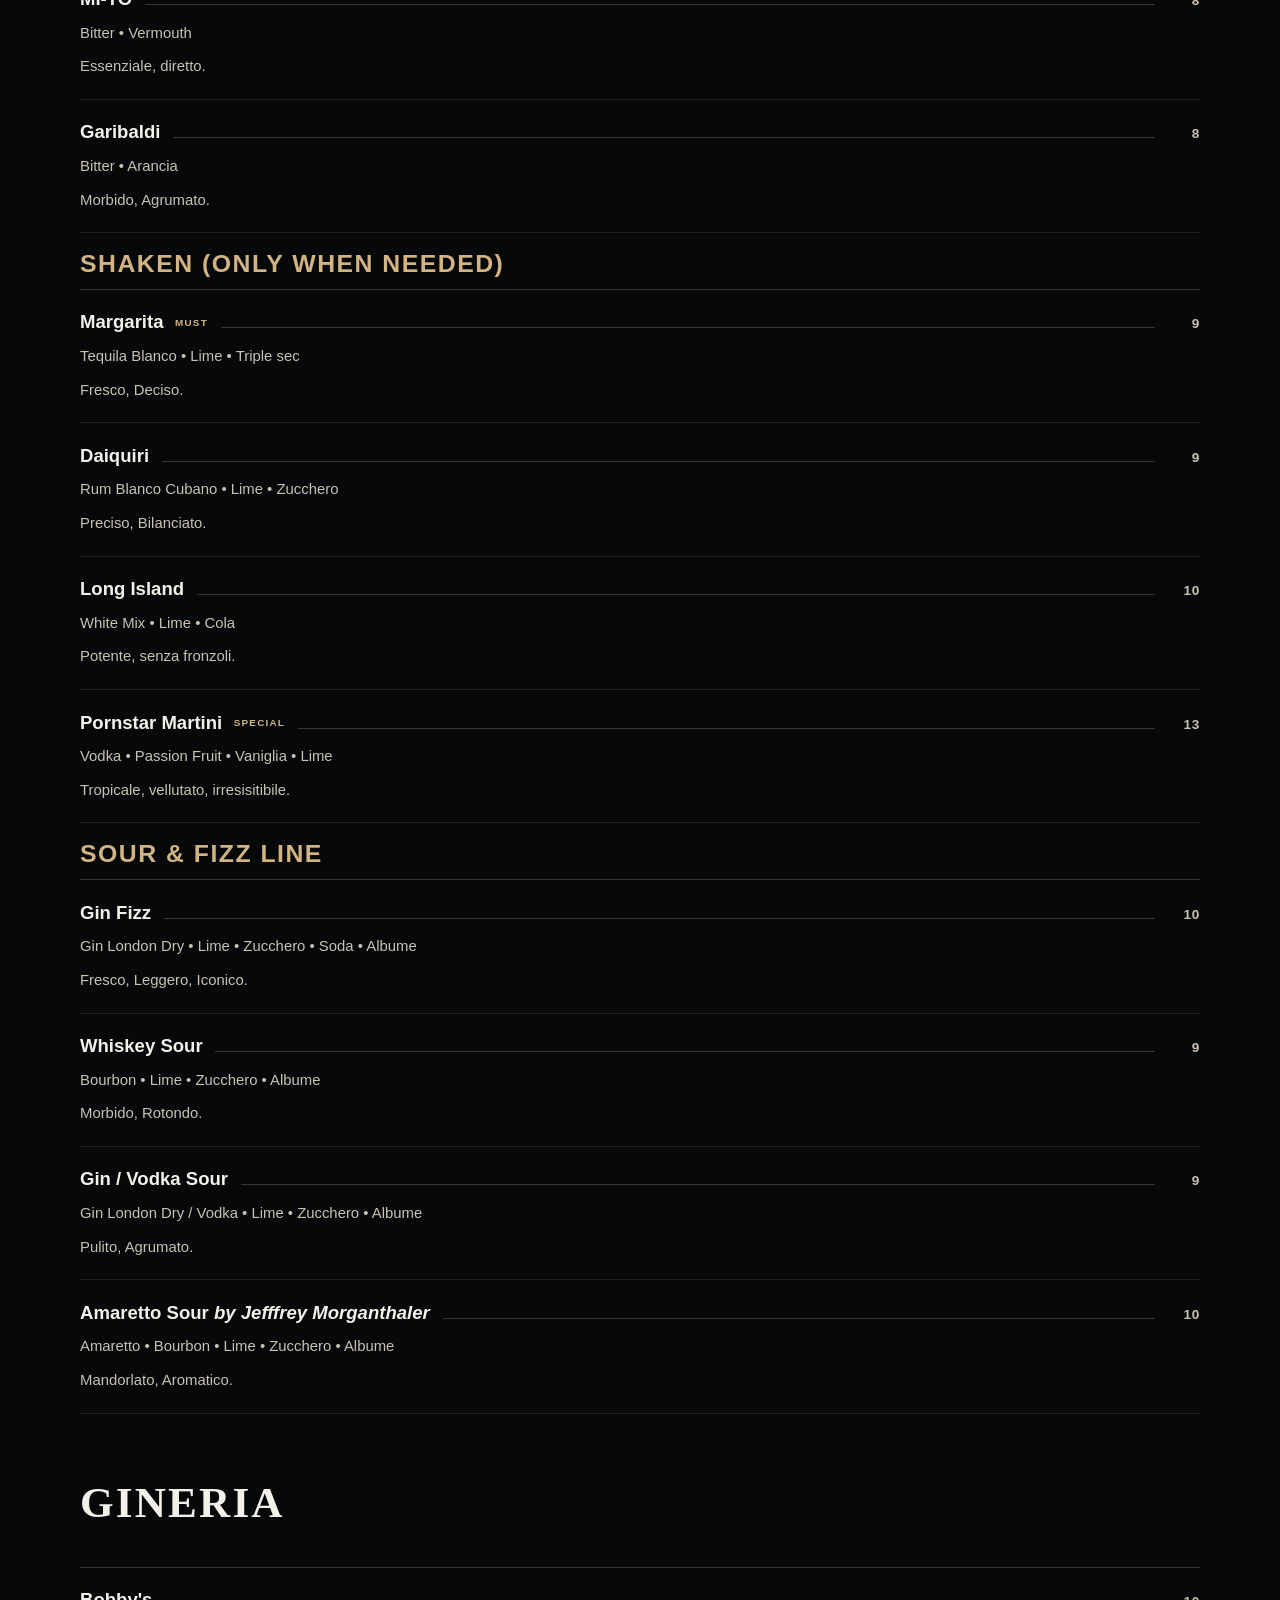
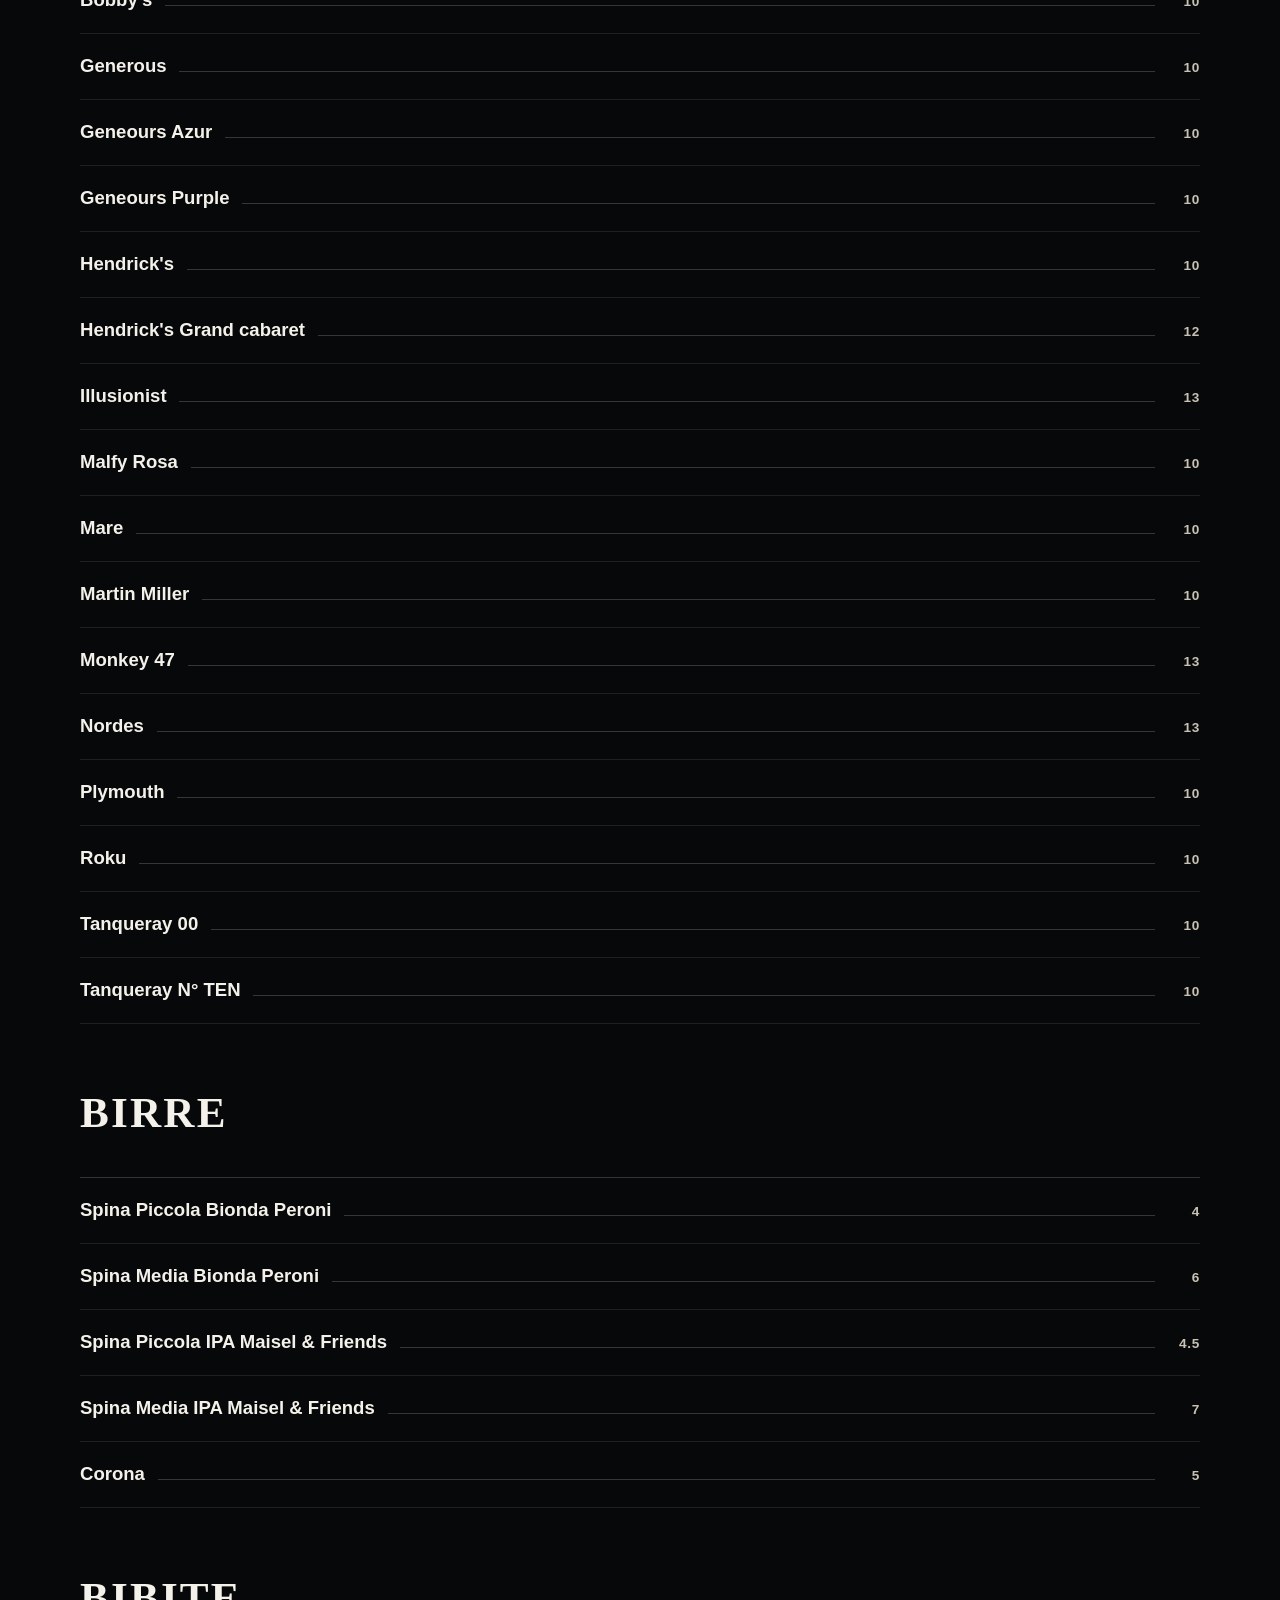
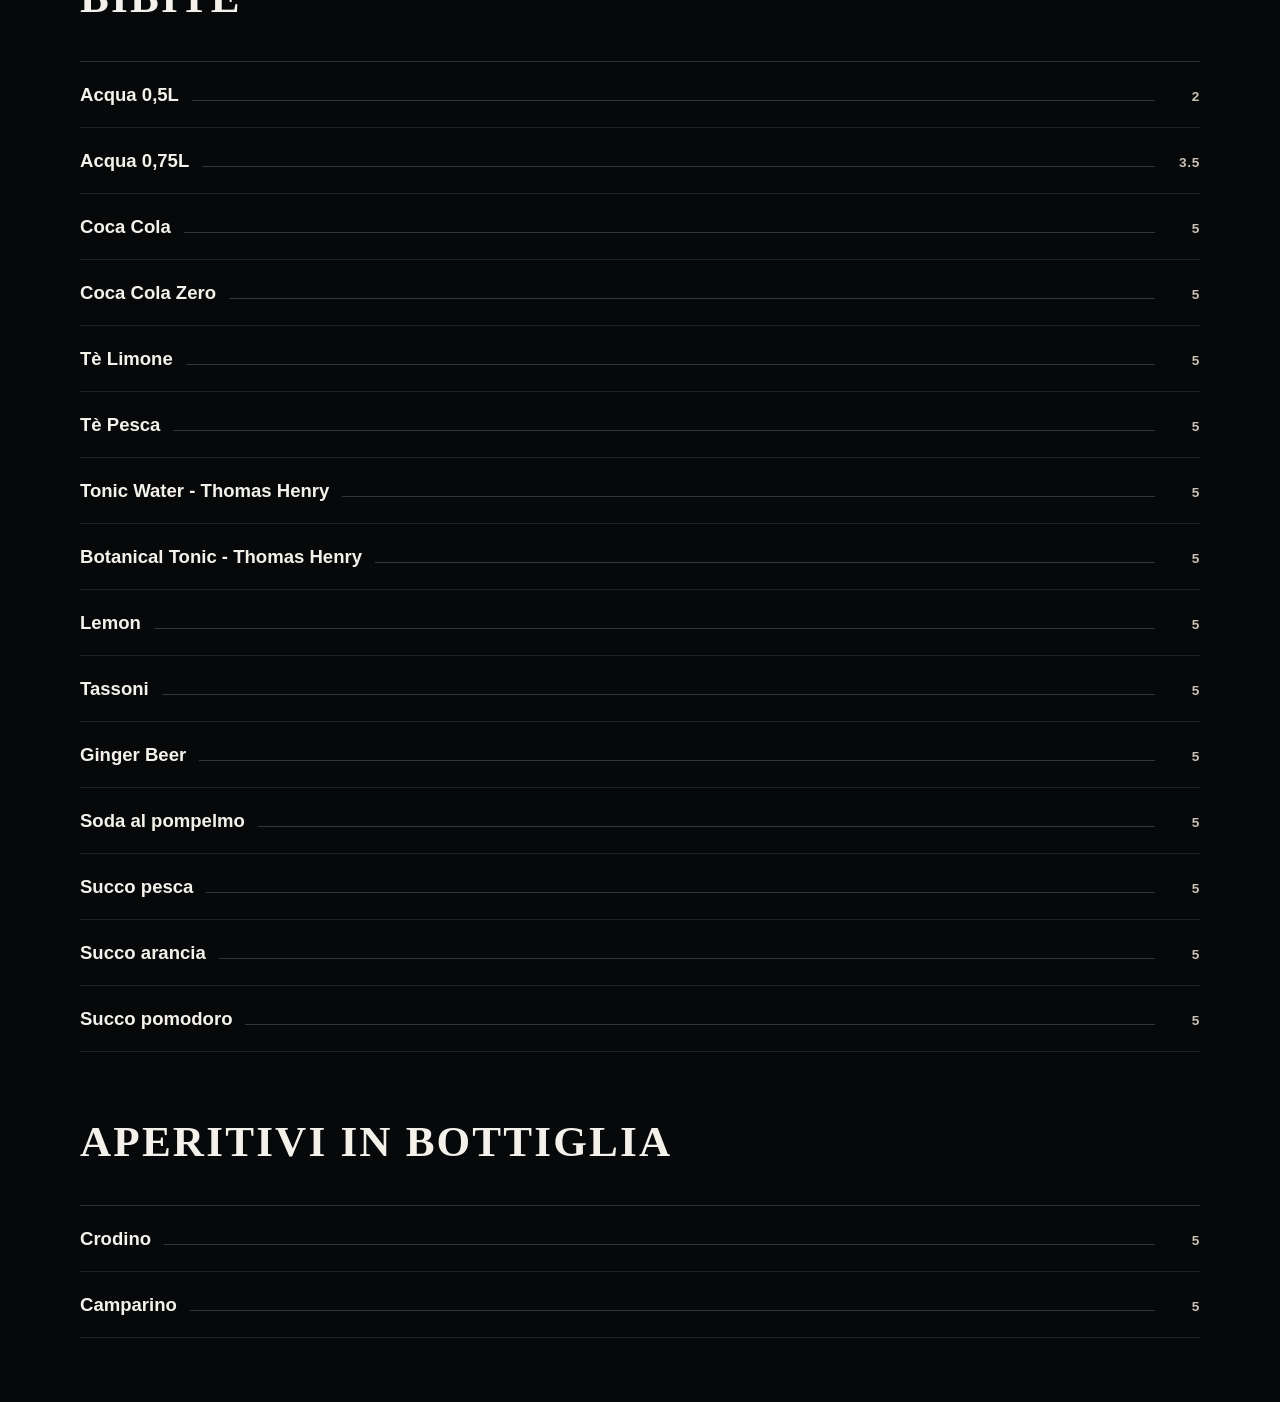
==== commit c0bbe7bd: "Rebuild Altrove as illustrated tiki menu spread" ====
--- a/pages/Cocktailbar.html
+++ b/pages/Cocktailbar.html
@@ -112,64 +112,43 @@
         
     
         <a id="TIKILIST" class="section-anchor"></a>
-        <section class="menu-content altrove-sanctum" aria-labelledby="altrove-heading">
-            <header class="altrove-sanctum__header">
-                <p class="altrove-sanctum__kicker">Hidden Island Bar</p>
-                <h1 class="altrove-sanctum__title" id="altrove-heading">ALTROVE</h1>
-                <p class="altrove-sanctum__lead">Una rotta notturna tra rum, spezie e frutta tropicale matura: calda, avvolgente, fuori dal tempo.</p>
+        <section class="menu-content altrove-illustrated" aria-labelledby="altrove-heading">
+            <header class="altrove-illustrated__header">
+                <p class="altrove-illustrated__kicker">Tiki Illustrated Menu</p>
+                <h1 class="altrove-illustrated__title" id="altrove-heading">ALTROVE</h1>
+                <p class="altrove-illustrated__intro">Una pagina tropicale tra mug tiki, frutta matura e rotte caraibiche.</p>
             </header>
 
-            <ol class="altrove-sanctum__list">
-                <li class="altrove-drinkline">
-                    <p class="altrove-drinkline__mood">Signature Route</p>
-                    <div class="altrove-drinkline__head"><h3>Tiki Margarita <i>by Pablo Mezcalero</i></h3><span>15</span></div>
-                    <p class="altrove-drinkline__story">Margarita tropicale con passion fruit e un tocco di mandorla, più morbido e vellutato.</p>
-                    <p class="altrove-drinkline__ingredients">Tequila Blanco • Lime • Passion fruit • Orzata</p>
-                    <p class="altrove-drinkline__finish">Fresco, morbido, tropicale.</p>
-                </li>
-                <li class="altrove-drinkline">
-                    <p class="altrove-drinkline__mood">Caribbean Classic</p>
-                    <div class="altrove-drinkline__head"><h3>Daiquiri Caribeño</h3><span>15</span></div>
-                    <p class="altrove-drinkline__story">Dritto e secco, con anima caraibica più intensa.</p>
-                    <p class="altrove-drinkline__ingredients">Rum Agricole Blanco • Lime • Zucchero</p>
-                    <p class="altrove-drinkline__finish">Secco, diretto, elegante.</p>
-                </li>
-                <li class="altrove-drinkline">
-                    <p class="altrove-drinkline__mood">Bitter Jungle</p>
-                    <div class="altrove-drinkline__head"><h3>Jungle Bird</h3><span>15</span></div>
-                    <p class="altrove-drinkline__story">Tiki classico con ananas e campari: tropicale ma adulto.</p>
-                    <p class="altrove-drinkline__ingredients">Jamaica Gold Rum • Lime • Ananas • Campari</p>
-                    <p class="altrove-drinkline__finish">Tropicale, amaro, delicato.</p>
-                </li>
-                <li class="altrove-drinkline">
-                    <p class="altrove-drinkline__mood">Spiced Night</p>
-                    <div class="altrove-drinkline__head"><h3>Cuba Libre 2.0</h3><span>15</span></div>
-                    <p class="altrove-drinkline__story">Un Cuba Libre più strutturato con doppio rum e finale speziato.</p>
-                    <p class="altrove-drinkline__ingredients">Rum Blanco Cubano • Jamaica Gold Rum • Lime • Cola • Angostura</p>
-                    <p class="altrove-drinkline__finish">Meno dolce, più profondo.</p>
-                </li>
-                <li class="altrove-drinkline">
-                    <p class="altrove-drinkline__mood">Island Cooler</p>
-                    <div class="altrove-drinkline__head"><h3>Tropical Punch</h3><span>15</span></div>
-                    <p class="altrove-drinkline__story">Punch caraibico leggero con freschezza passion fruit.</p>
-                    <p class="altrove-drinkline__ingredients">Jamaica Gold Rum • Lime • Passion fruit soda • Angostura</p>
-                    <p class="altrove-drinkline__finish">Fresco, leggero, super beverino.</p>
-                </li>
-                <li class="altrove-drinkline altrove-drinkline--mocktail">
-                    <p class="altrove-drinkline__mood">Zero Proof <span class="mocktail-badge">Mocktail</span></p>
-                    <div class="altrove-drinkline__head"><h3>Zero Drama</h3><span>9</span></div>
-                    <p class="altrove-drinkline__story">"Così la tua vita non diventa come <button type="button" class="mocktail-inline-link easter-egg-trigger" data-easter-egg="audio" data-audio-src="../audio/easter-eggs/beautiful.mp3" aria-pressed="false">Beautiful</button>"</p>
-                    <p class="altrove-drinkline__ingredients">Passion fruit soda • Lime</p>
-                    <p class="altrove-drinkline__finish">Fresco, leggero, dissetante.</p>
-                </li>
-                <li class="altrove-drinkline altrove-drinkline--mocktail">
-                    <p class="altrove-drinkline__mood">Zero Proof <span class="mocktail-badge">Mocktail</span></p>
-                    <div class="altrove-drinkline__head"><h3>Unga Bunga!</h3><span>9</span></div>
-                    <p class="altrove-drinkline__story">"Non sappiamo cosa abbiamo partorito... Però viva le <button type="button" class="mocktail-inline-link easter-egg-trigger" data-easter-egg="image" data-image-src="../images/easter-eggs/scimmie.jpg" aria-haspopup="dialog" aria-controls="easter-egg-modal">scimmie!!</button>"</p>
-                    <p class="altrove-drinkline__ingredients">Mango • Lime • Orzata</p>
-                    <p class="altrove-drinkline__finish">Più pieno, più tropicale, <button type="button" class="mocktail-inline-link easter-egg-trigger" data-easter-egg="audio" data-audio-src="../audio/easter-eggs/uh-uh-ah-ah.mp3" aria-pressed="false">più uh uh ah ah!.</button></p>
-                </li>
-            </ol>
+            <div class="altrove-illustrated__grid">
+                <article class="altrove-item">
+                    <div class="altrove-item__art">🍍</div>
+                    <div class="altrove-item__content"><h3>Tiki Margarita <span>15</span></h3><p class="ing">Tequila Blanco • Lime • Passion fruit • Orzata</p><p>Margarita tropicale con un tocco vellutato di mandorla.</p><p class="finish">Fresco, morbido, tropicale.</p></div>
+                </article>
+                <article class="altrove-item">
+                    <div class="altrove-item__art">🍹</div>
+                    <div class="altrove-item__content"><h3>Daiquiri Caribeño <span>15</span></h3><p class="ing">Rum Agricole Blanco • Lime • Zucchero</p><p>Dritto e secco, con anima caraibica più intensa.</p><p class="finish">Secco, diretto, elegante.</p></div>
+                </article>
+                <article class="altrove-item">
+                    <div class="altrove-item__art">🦜</div>
+                    <div class="altrove-item__content"><h3>Jungle Bird <span>15</span></h3><p class="ing">Jamaica Gold Rum • Lime • Ananas • Campari</p><p>Classico tiki fruttato con una firma amara adulta.</p><p class="finish">Tropicale, amaro, delicato.</p></div>
+                </article>
+                <article class="altrove-item">
+                    <div class="altrove-item__art">🥃</div>
+                    <div class="altrove-item__content"><h3>Cuba Libre 2.0 <span>15</span></h3><p class="ing">Rum Blanco Cubano • Jamaica Gold Rum • Lime • Cola • Angostura</p><p>Più struttura, più spezia, più profondità.</p><p class="finish">Meno dolce, più profondo.</p></div>
+                </article>
+                <article class="altrove-item">
+                    <div class="altrove-item__art">🌺</div>
+                    <div class="altrove-item__content"><h3>Tropical Punch <span>15</span></h3><p class="ing">Jamaica Gold Rum • Lime • Passion fruit soda • Angostura</p><p>Punch caraibico leggero e super beverino.</p><p class="finish">Fresco, leggero, solare.</p></div>
+                </article>
+                <article class="altrove-item altrove-item--mocktail">
+                    <div class="altrove-item__art">🥭</div>
+                    <div class="altrove-item__content"><h3>Zero Drama <span>9</span></h3><p class="altrove-badge">Mocktail</p><p class="ing">Passion fruit soda • Lime</p><p>"Così la tua vita non diventa come <button type="button" class="mocktail-inline-link easter-egg-trigger" data-easter-egg="audio" data-audio-src="../audio/easter-eggs/beautiful.mp3" aria-pressed="false">Beautiful</button>"</p><p class="finish">Fresco, leggero, dissetante.</p></div>
+                </article>
+                <article class="altrove-item altrove-item--mocktail">
+                    <div class="altrove-item__art">🗿</div>
+                    <div class="altrove-item__content"><h3>Unga Bunga! <span>9</span></h3><p class="altrove-badge">Mocktail</p><p class="ing">Mango • Lime • Orzata</p><p>"Non sappiamo cosa abbiamo partorito... però viva le <button type="button" class="mocktail-inline-link easter-egg-trigger" data-easter-egg="image" data-image-src="../images/easter-eggs/scimmie.jpg" aria-haspopup="dialog" aria-controls="easter-egg-modal">scimmie!!</button>"</p><p class="finish">Più pieno, più tropicale, <button type="button" class="mocktail-inline-link easter-egg-trigger" data-easter-egg="audio" data-audio-src="../audio/easter-eggs/uh-uh-ah-ah.mp3" aria-pressed="false">più uh uh ah ah!.</button></p></div>
+                </article>
+            </div>
         </section>
         <a id="our-selection" class="section-anchor"></a>
         <div class="menu-content">
@@ -179,7 +158,7 @@
                 <h3 class="item-subtitle">Un menu pensato per l'estate: pochi ingredienti, esecuzione precisa e massimo risultato.</h3>
             </div>
             <div class="objects">
-                <div class="item category-divider">
+                <div class="item">
                     <div class="header-item">
                         <div class="title-item">HIGHBALL & REFRESHING</div>
                     </div>
--- a/style/cocktail.css
+++ b/style/cocktail.css
@@ -1150,3 +1150,76 @@
   background: transparent;
   border: 1px solid rgba(191, 225, 159, 0.75);
 }
+
+/* Altrove illustrated tiki menu */
+.cocktail-page .altrove-illustrated {
+  padding: clamp(1.8rem, 4vw, 2.6rem);
+  background:
+    radial-gradient(circle at 16% 12%, rgba(255, 214, 146, 0.45), transparent 30%),
+    radial-gradient(circle at 82% 18%, rgba(191, 223, 163, 0.38), transparent 34%),
+    linear-gradient(180deg, #f3dfb6 0%, #e6cb98 58%, #dcc08c 100%);
+  color: #3a2417;
+  border: 1px solid rgba(120, 77, 40, 0.35);
+}
+
+.cocktail-page .altrove-illustrated__header {
+  text-align: left;
+  padding-bottom: 0.9rem;
+  margin-bottom: 1rem;
+  border-bottom: 2px solid rgba(126, 79, 39, 0.35);
+}
+.cocktail-page .altrove-illustrated__kicker {font-size:.62rem;letter-spacing:.22em;text-transform:uppercase;color:#7a4b2a;}
+.cocktail-page .altrove-illustrated__title {font-family: Garibaldino, serif;font-size:clamp(2.2rem,6vw,3.7rem);letter-spacing:.12em;color:#6a341c;}
+.cocktail-page .altrove-illustrated__intro {color:#5a3721;max-width:66ch;}
+
+.cocktail-page .altrove-illustrated__grid {display:grid;gap:.8rem;}
+.cocktail-page .altrove-item {
+  display:grid;
+  grid-template-columns: 74px 1fr;
+  gap:.8rem;
+  align-items:start;
+  padding:.7rem .5rem .8rem;
+  border-bottom: 1px dashed rgba(117, 71, 33, 0.35);
+}
+.cocktail-page .altrove-item:nth-child(even) {grid-template-columns: 1fr 74px;}
+.cocktail-page .altrove-item:nth-child(even) .altrove-item__art {order:2;}
+
+.cocktail-page .altrove-item__art {
+  width: 66px;
+  height: 66px;
+  display:grid;
+  place-items:center;
+  font-size: 1.8rem;
+  background: rgba(255, 241, 212, 0.65);
+  border: 1px solid rgba(131, 86, 45, 0.32);
+  border-radius: 50%;
+}
+
+.cocktail-page .altrove-item__content h3 {
+  display:flex;
+  justify-content:space-between;
+  align-items:flex-start;
+  gap:.6rem;
+  margin:0;
+  font-size: clamp(1.14rem, 2.45vw, 1.42rem);
+  color:#4f2919;
+}
+.cocktail-page .altrove-item__content h3 span {font-size:.84rem;color:#7b4a2a;}
+.cocktail-page .altrove-item__content .ing {color:#6e4529; margin-top:.2rem;}
+.cocktail-page .altrove-item__content p {margin-top:.22rem; color:#4e3121;}
+.cocktail-page .altrove-item__content .finish {font-style: italic; color:#643f27;}
+
+.cocktail-page .altrove-badge {
+  display:inline-block;
+  margin-top:.2rem;
+  padding:.03rem .4rem;
+  font-size:.56rem;
+  text-transform:uppercase;
+  letter-spacing:.13em;
+  color:#35552f;
+  border:1px solid rgba(73,119,60,.45);
+}
+
+.cocktail-page .altrove-item--mocktail {
+  background: rgba(222, 238, 200, 0.3);
+}
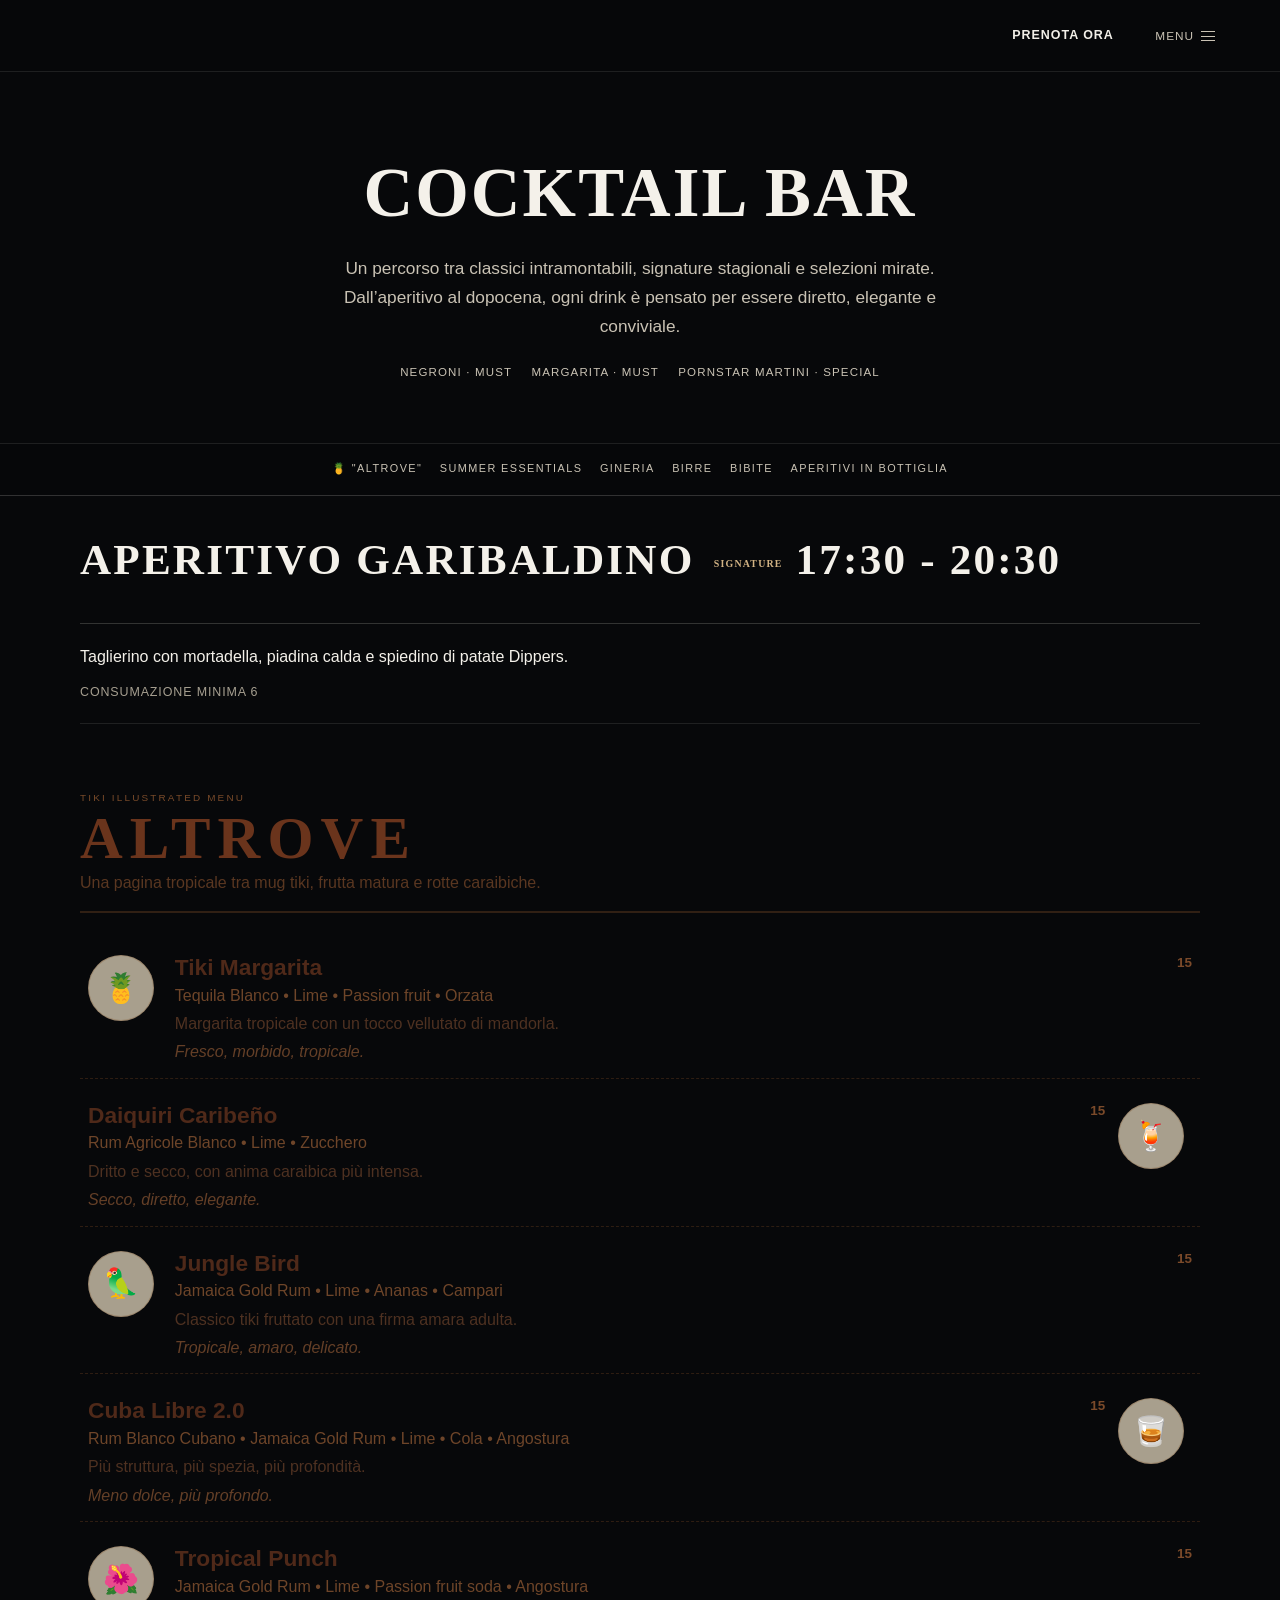
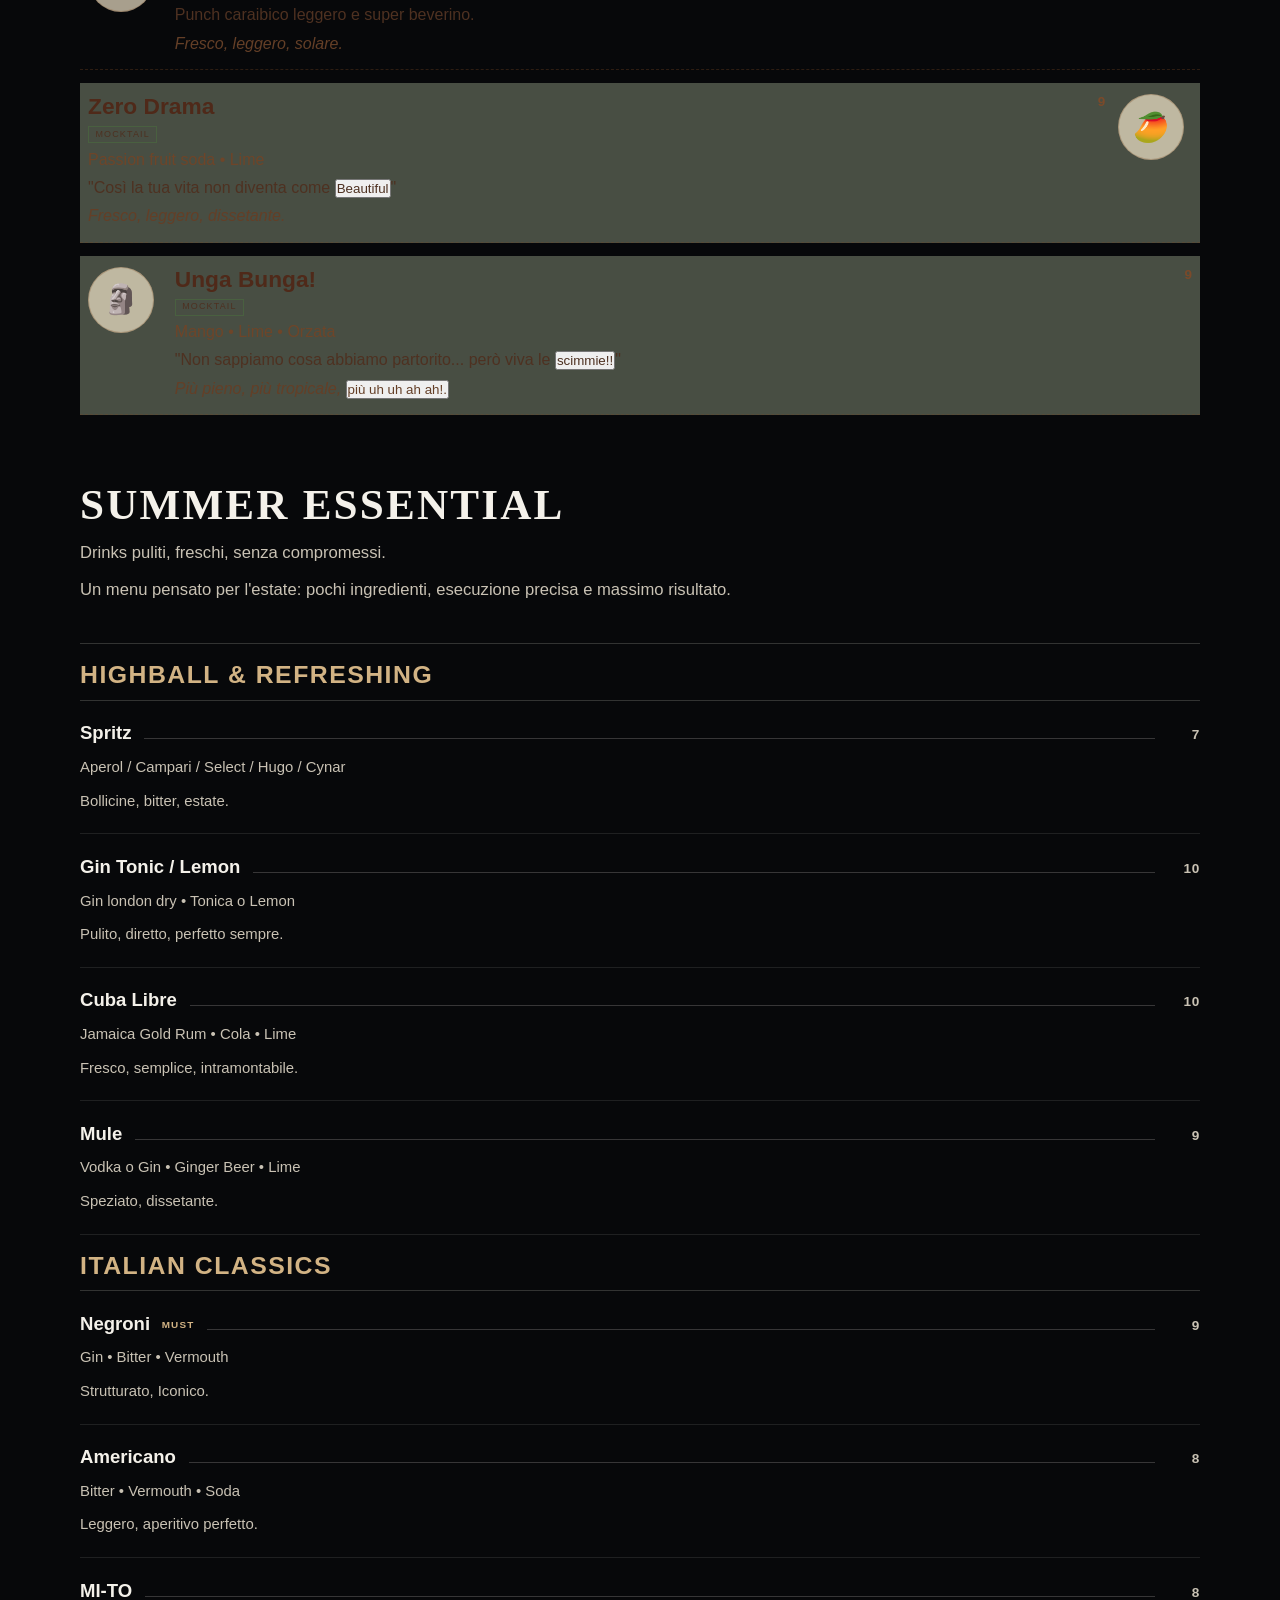
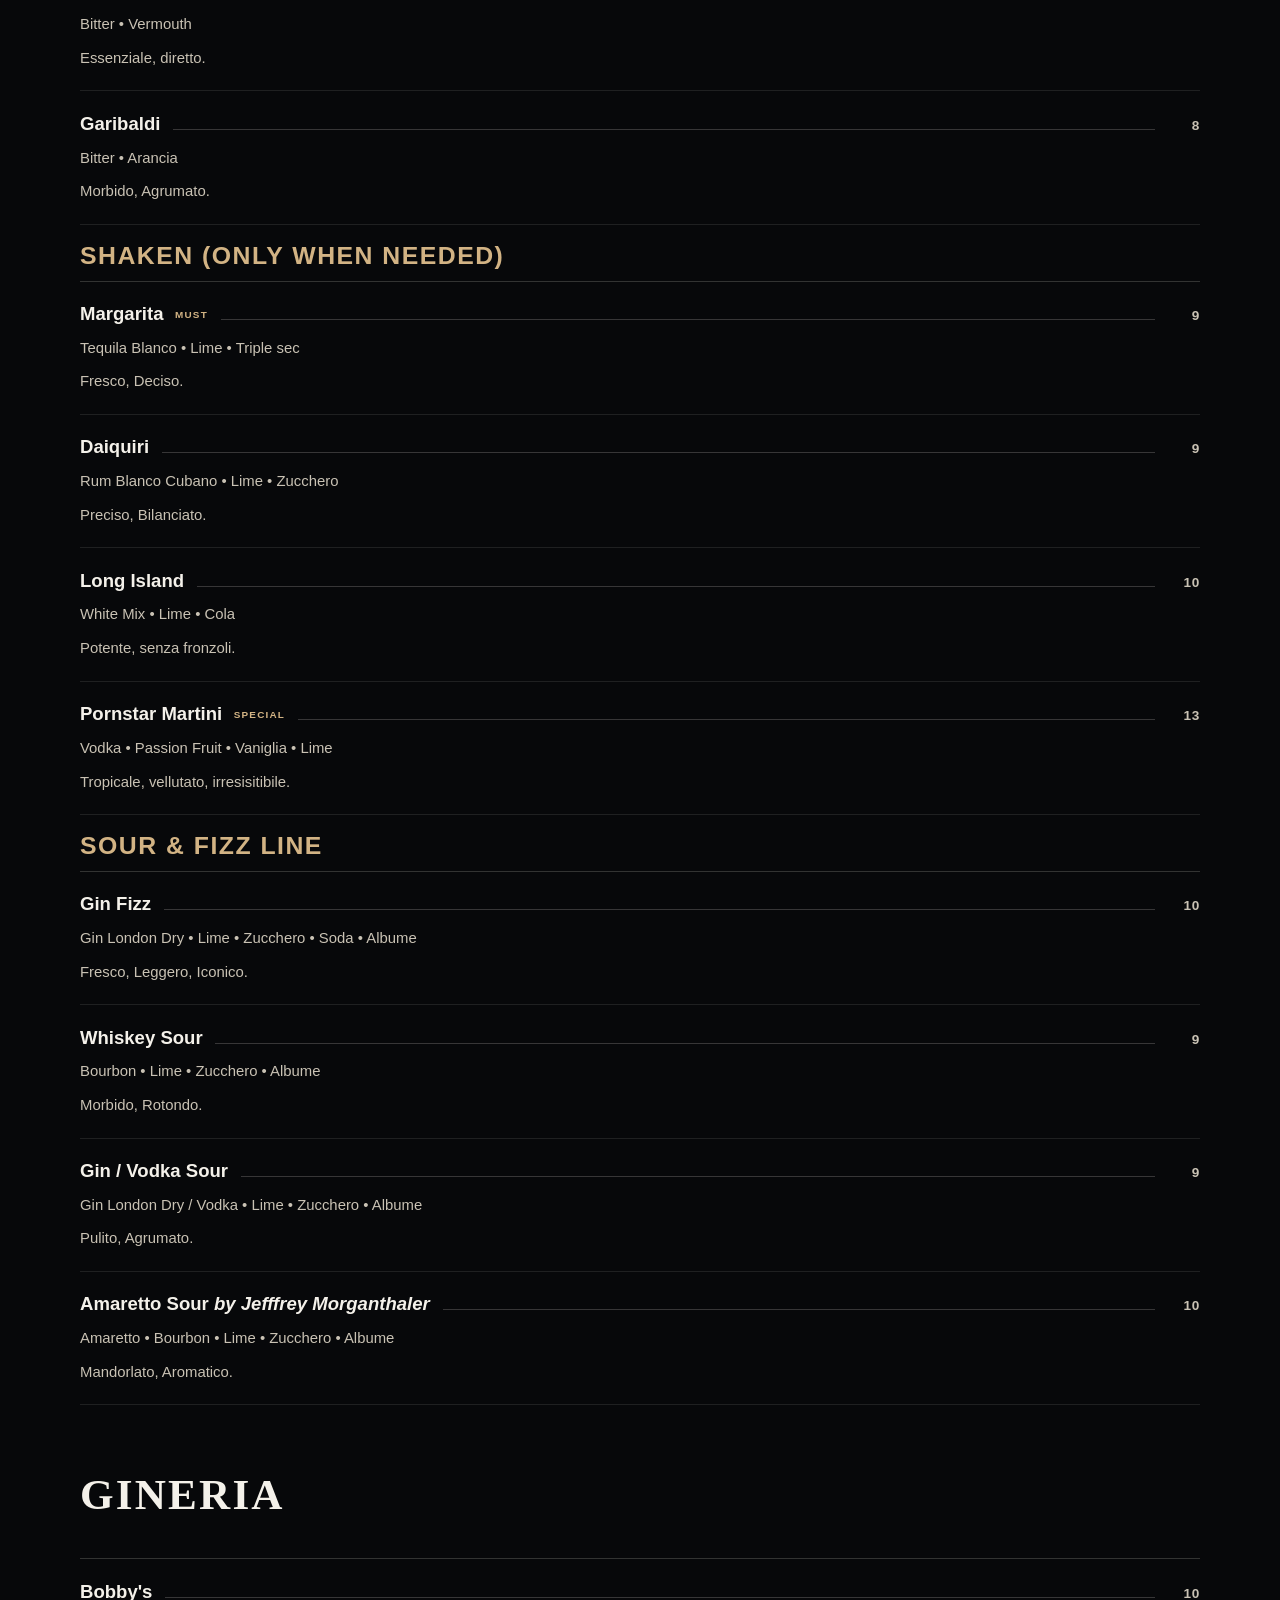
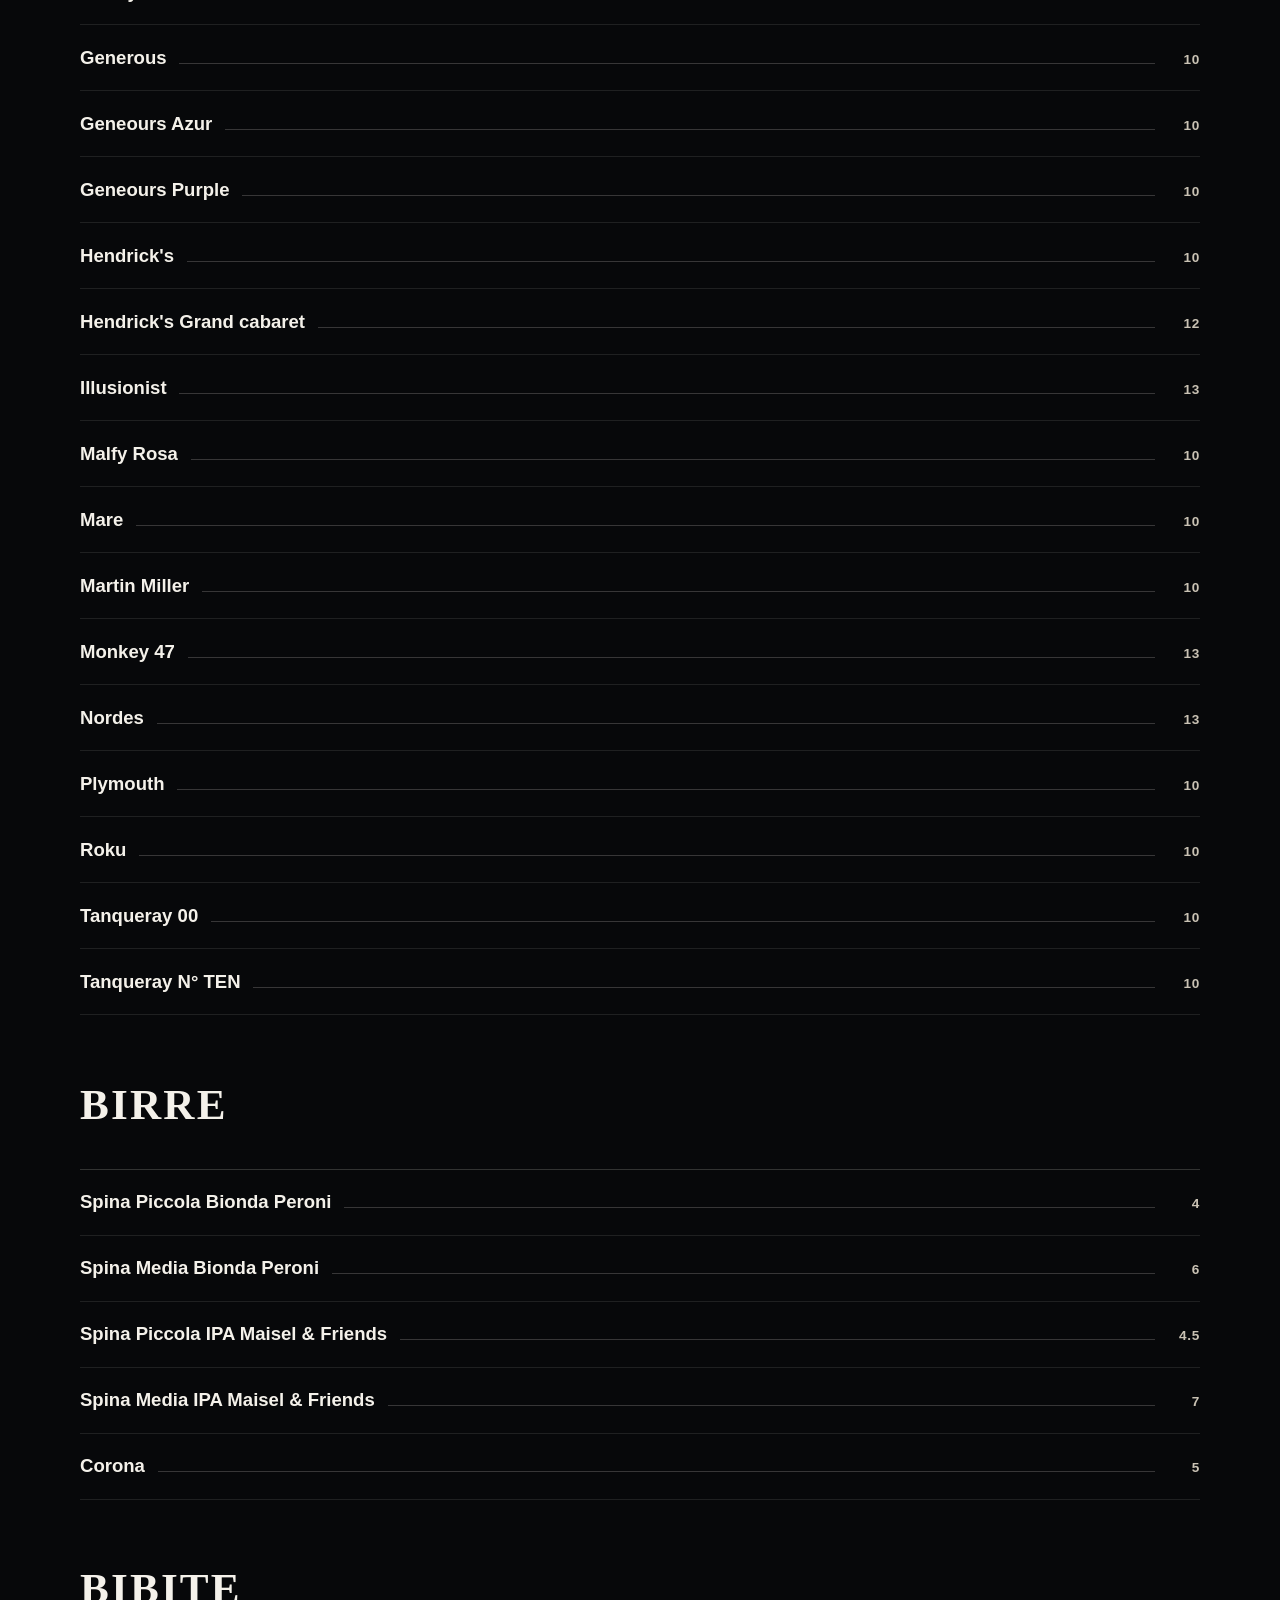
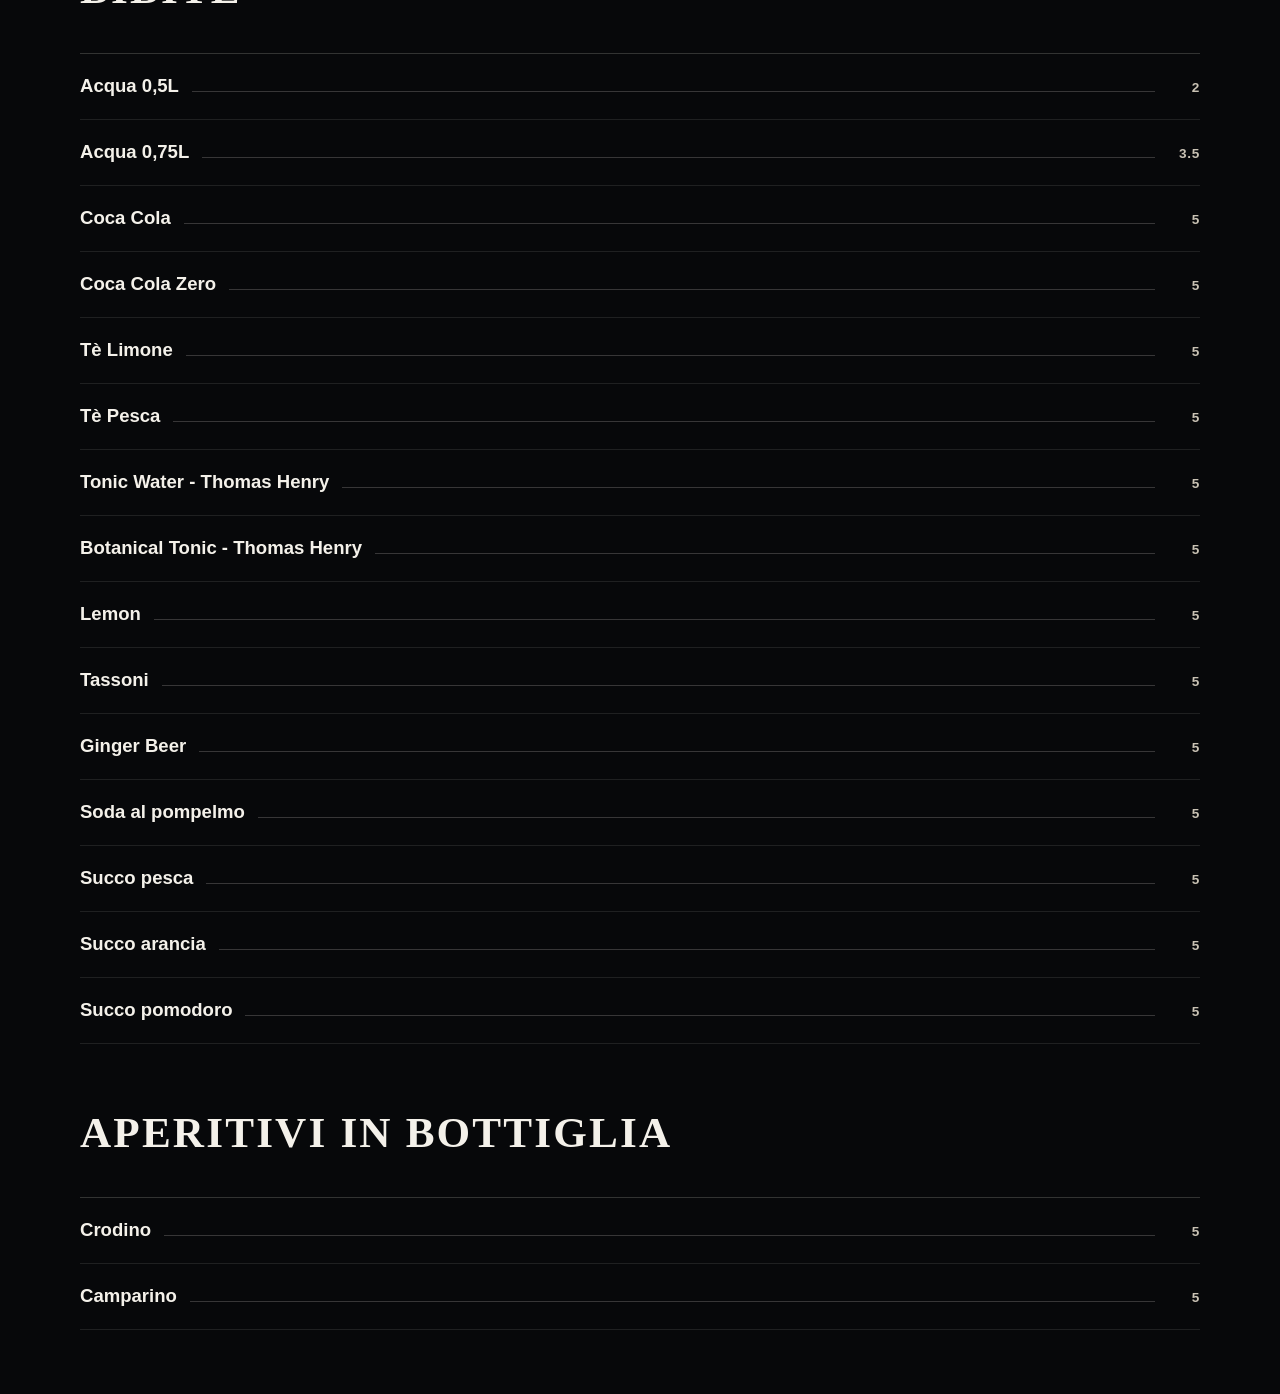
==== commit 0d59ba8f: "Merge branch 'Branch-Codex' into codex/audit-repository-structure-and-architecture-5f5r0k" ====
--- a/pages/Cocktailbar.html
+++ b/pages/Cocktailbar.html
@@ -158,7 +158,7 @@
                 <h3 class="item-subtitle">Un menu pensato per l'estate: pochi ingredienti, esecuzione precisa e massimo risultato.</h3>
             </div>
             <div class="objects">
-                <div class="item">
+                <div class="item category-divider">
                     <div class="header-item">
                         <div class="title-item">HIGHBALL & REFRESHING</div>
                     </div>
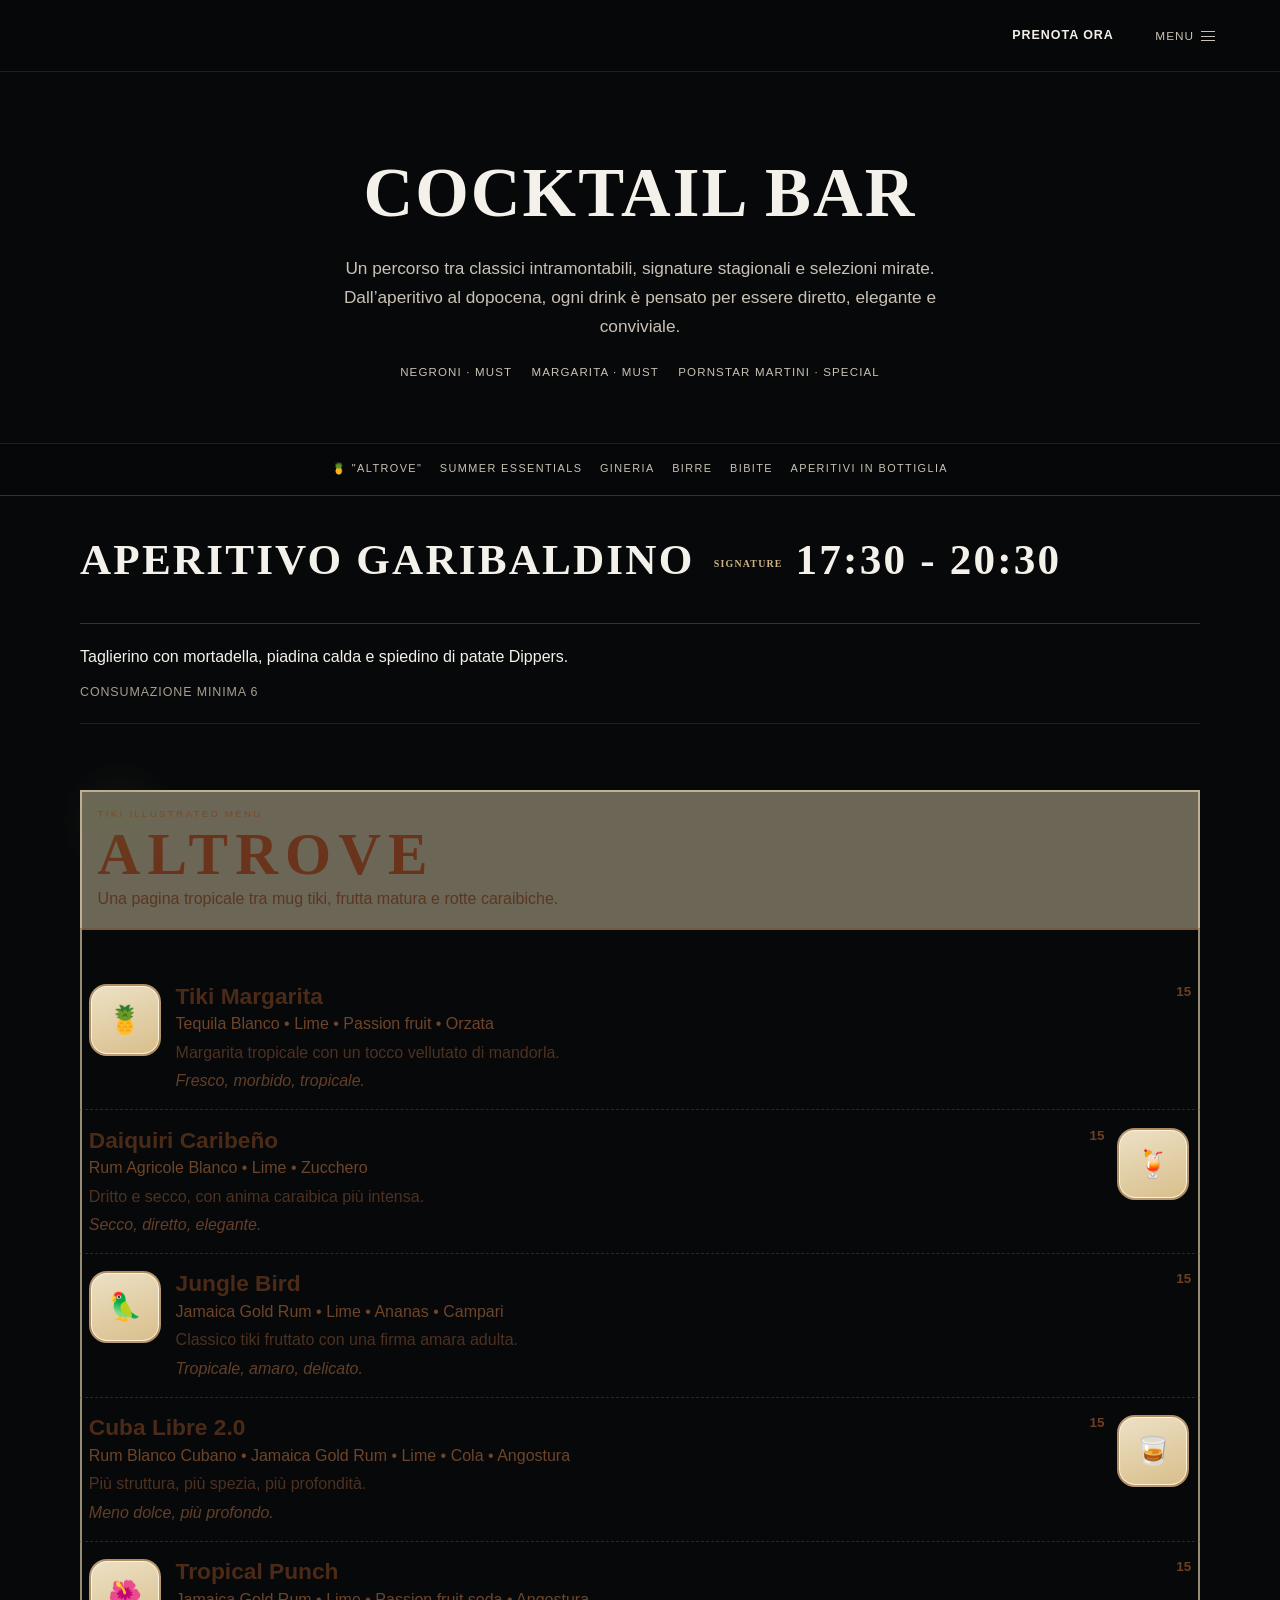
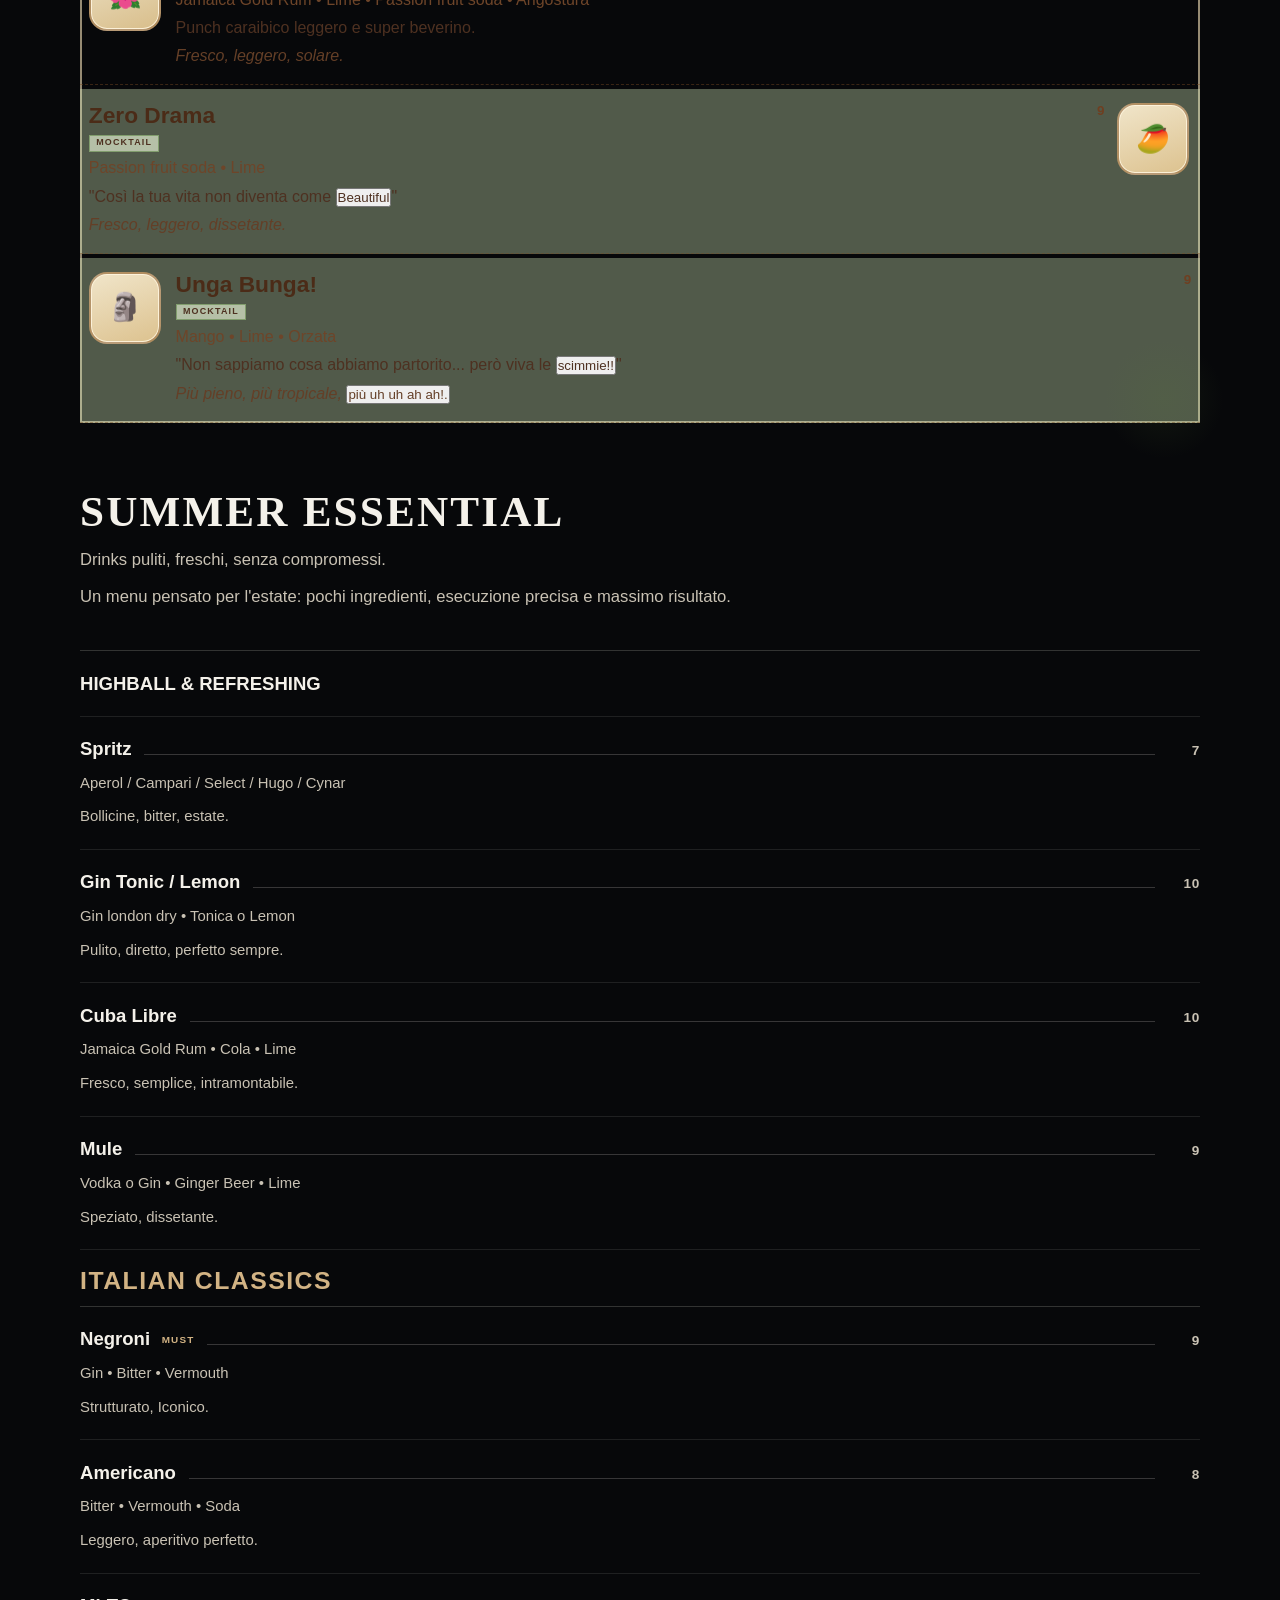
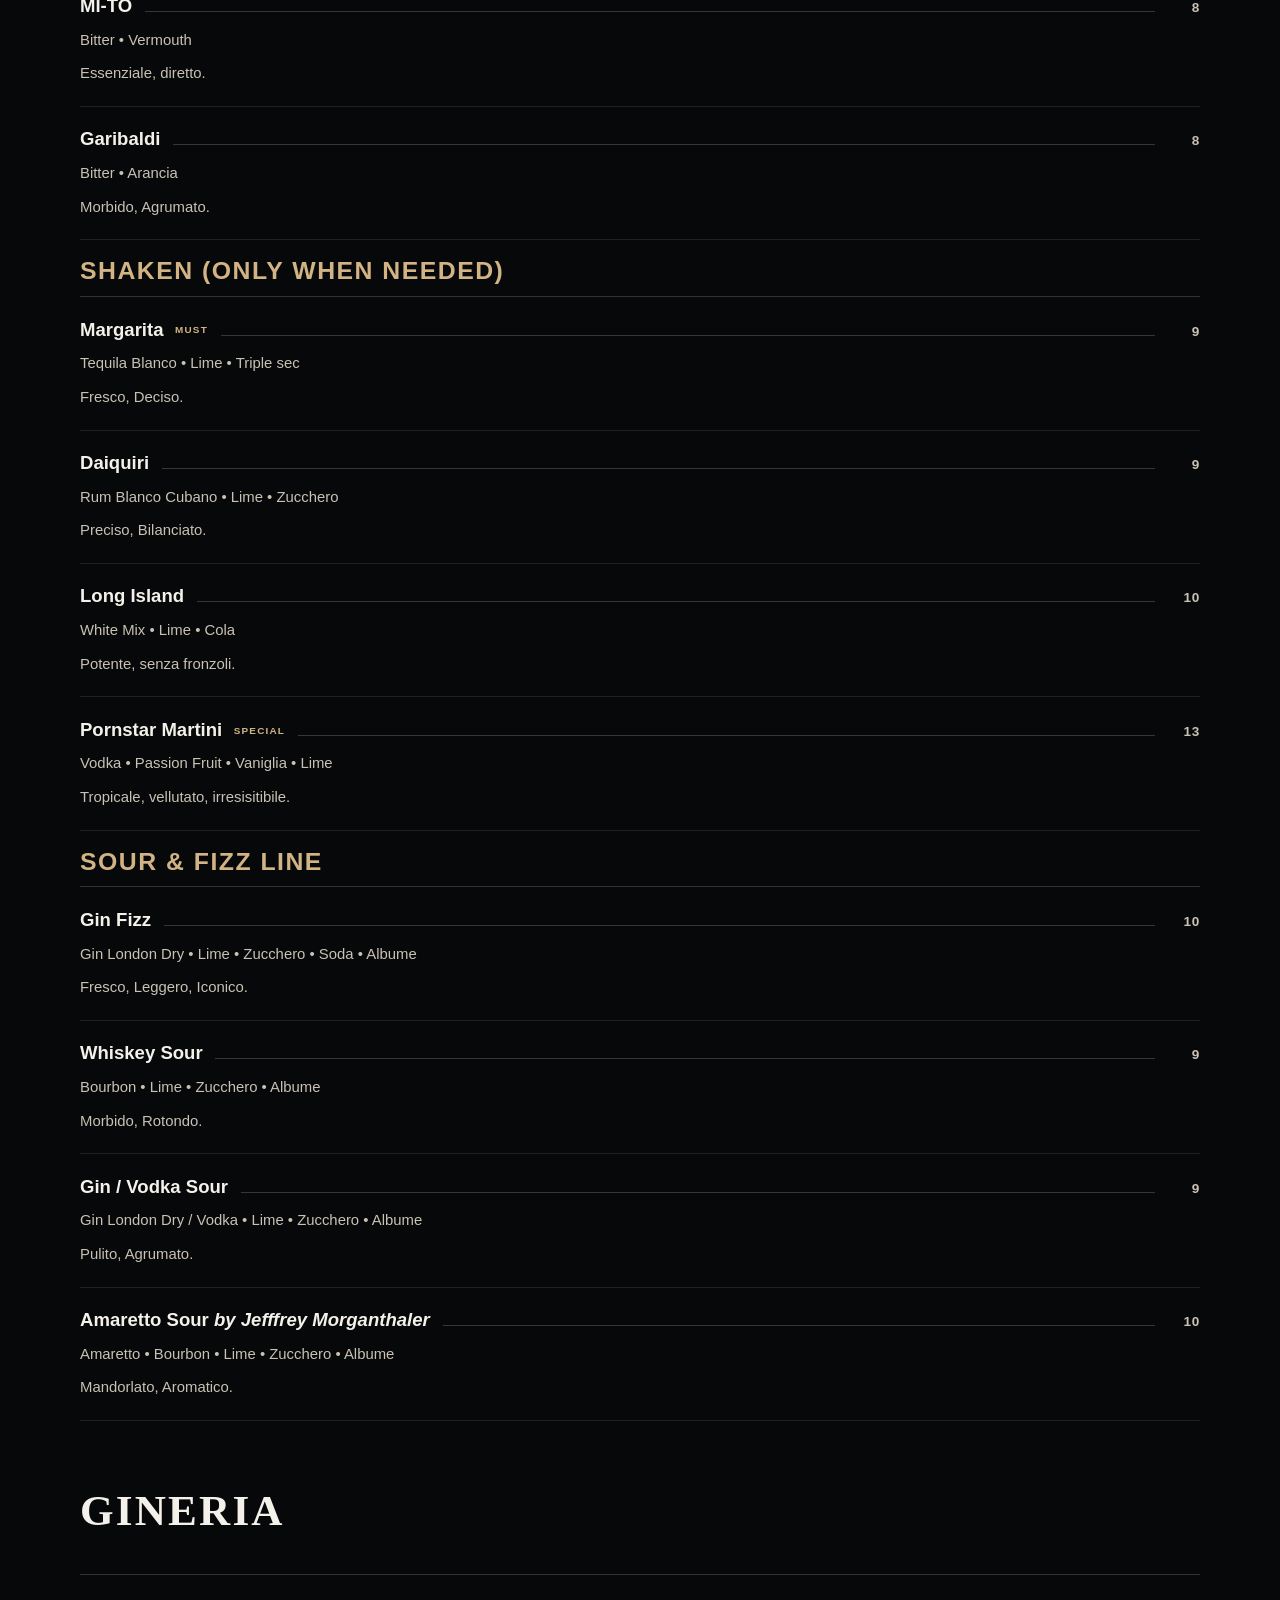
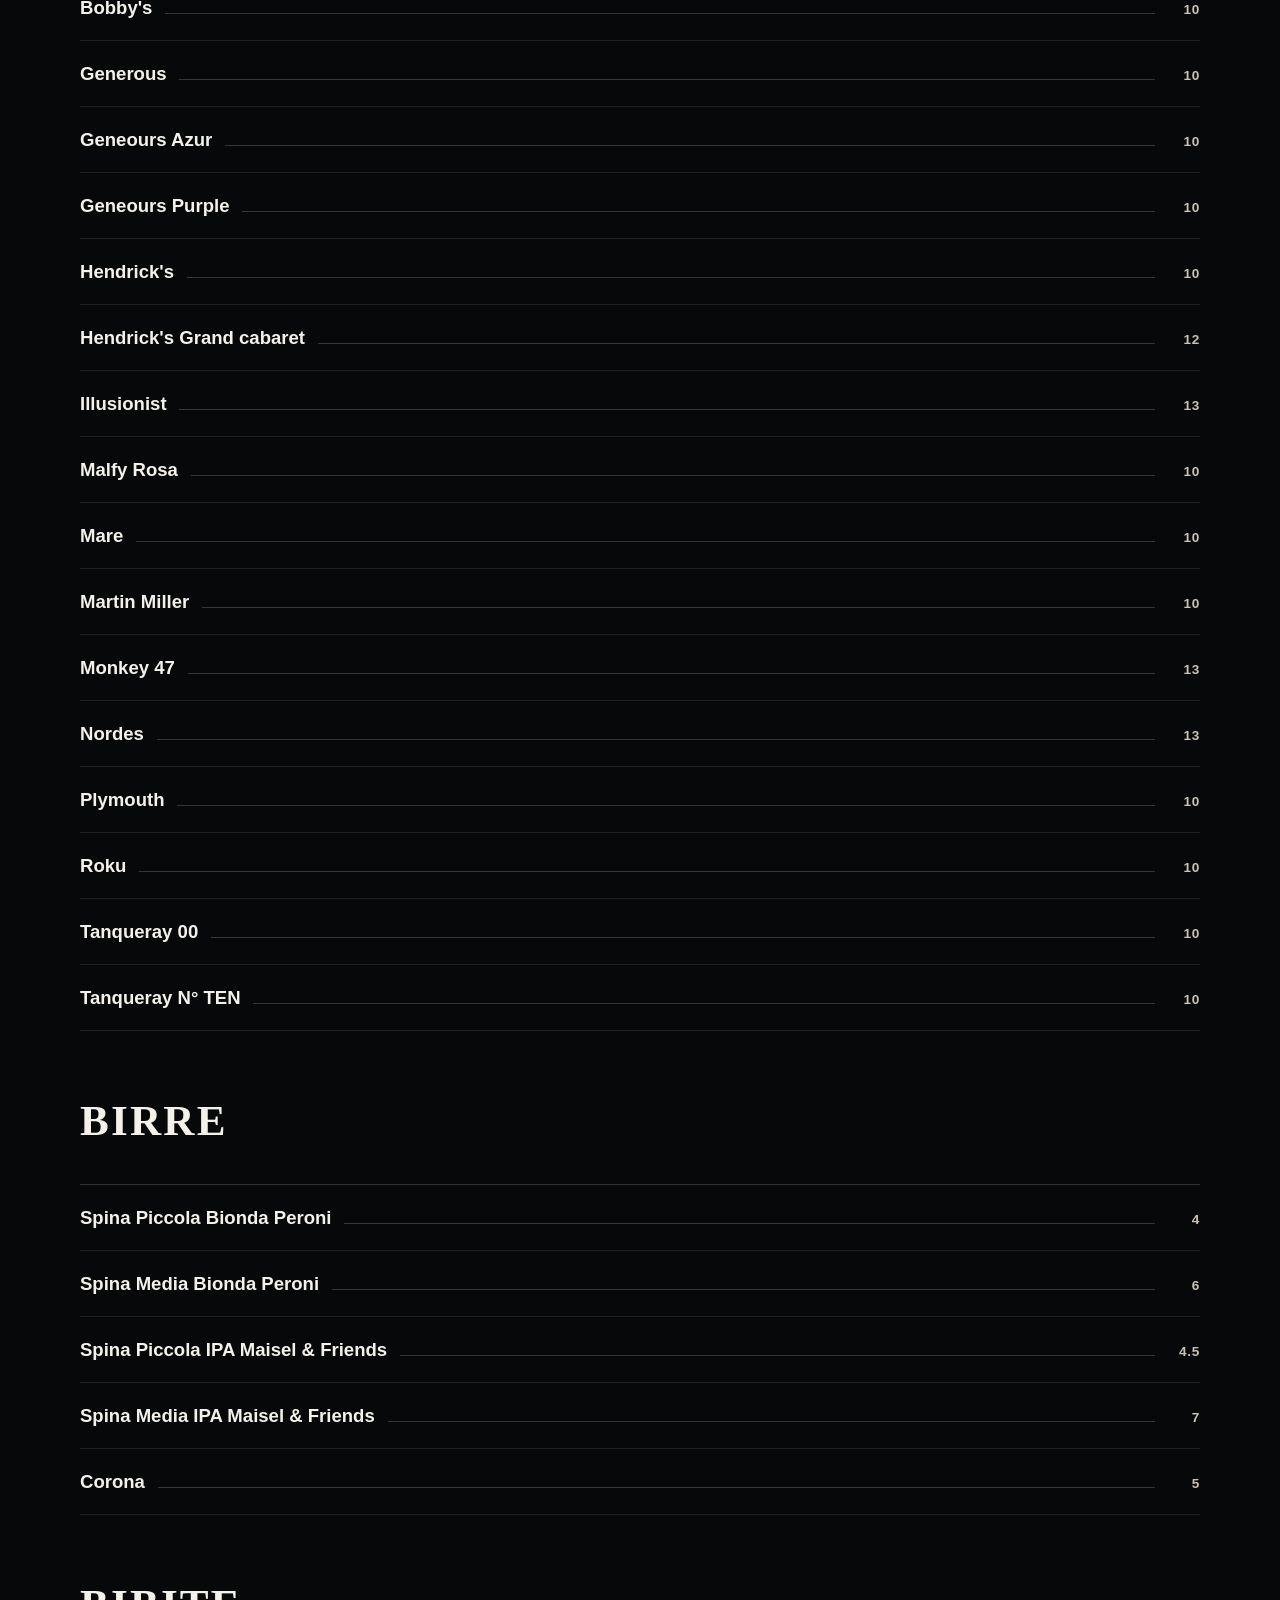
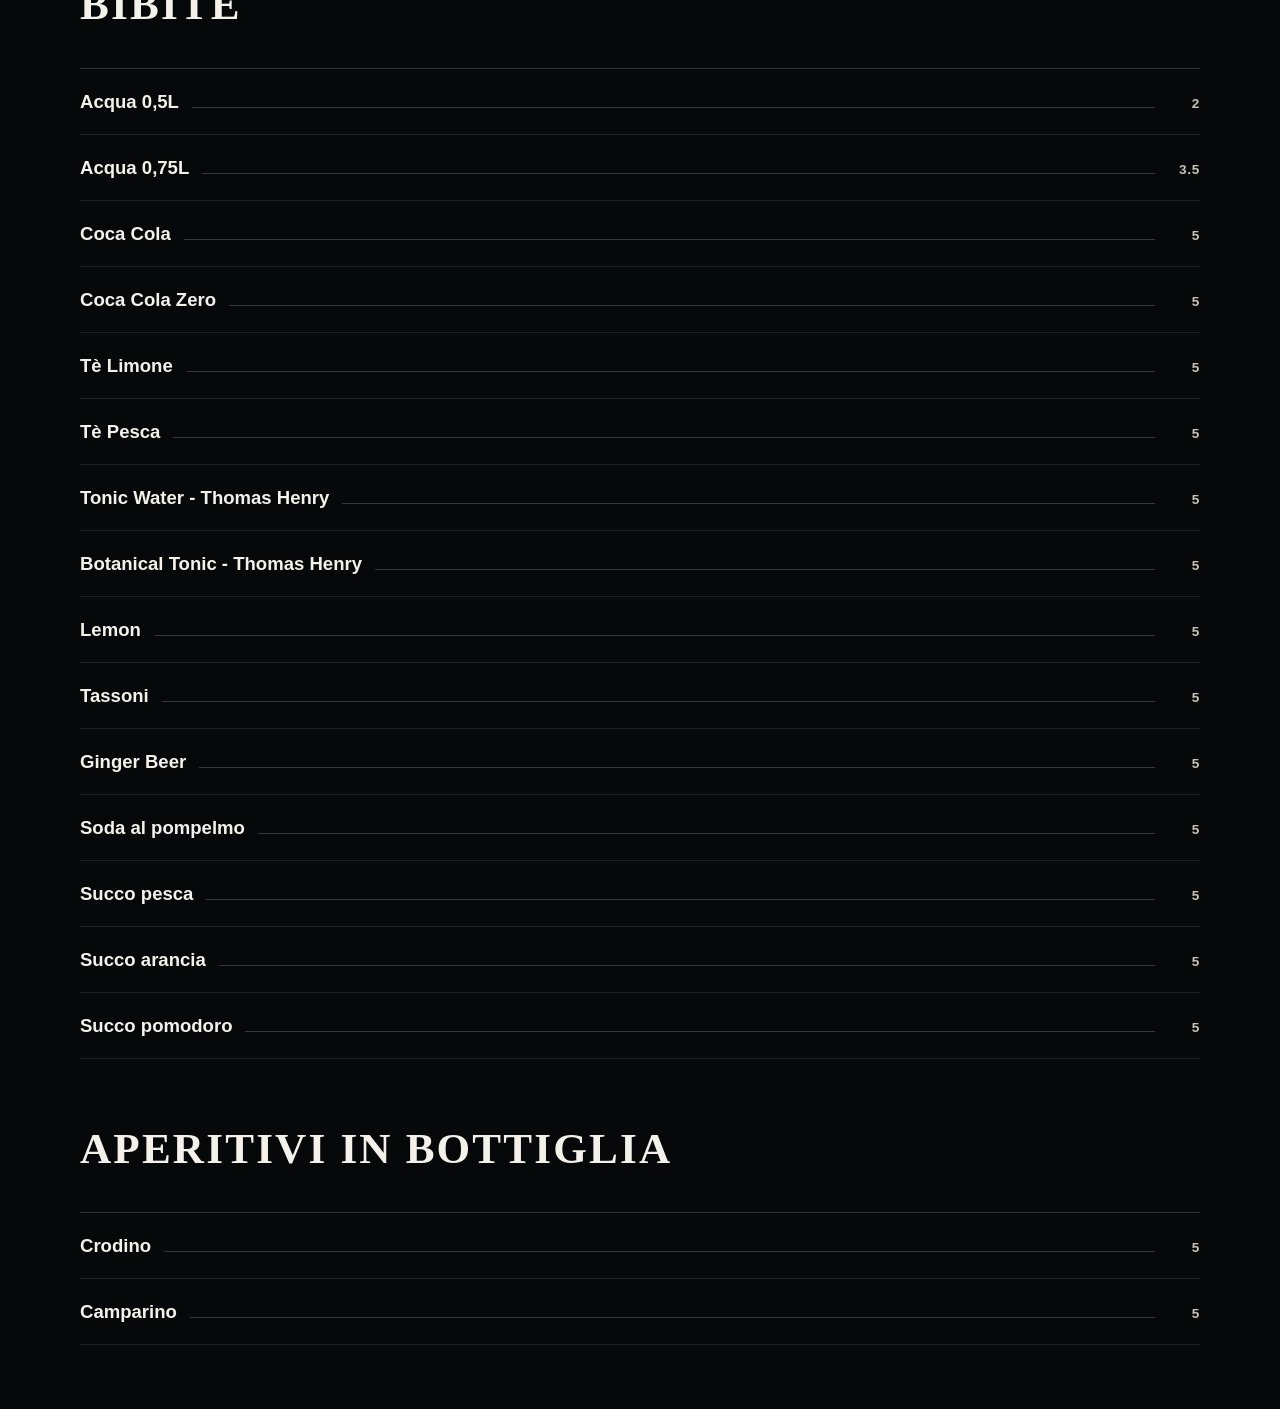
==== commit 4bbd76ef: "Turn Altrove into autonomous illustrated tiki panel" ====
--- a/pages/Cocktailbar.html
+++ b/pages/Cocktailbar.html
@@ -158,7 +158,7 @@
                 <h3 class="item-subtitle">Un menu pensato per l'estate: pochi ingredienti, esecuzione precisa e massimo risultato.</h3>
             </div>
             <div class="objects">
-                <div class="item category-divider">
+                <div class="item">
                     <div class="header-item">
                         <div class="title-item">HIGHBALL & REFRESHING</div>
                     </div>
--- a/style/cocktail.css
+++ b/style/cocktail.css
@@ -1223,3 +1223,74 @@
 .cocktail-page .altrove-item--mocktail {
   background: rgba(222, 238, 200, 0.3);
 }
+
+/* Altrove illustrated panel refinement */
+.cocktail-page .altrove-illustrated {
+  position: relative;
+  padding: clamp(2rem, 4.4vw, 3rem);
+  background:
+    radial-gradient(circle at 14% 18%, rgba(255, 229, 167, 0.55), transparent 32%),
+    radial-gradient(circle at 82% 22%, rgba(205, 228, 173, 0.45), transparent 30%),
+    linear-gradient(180deg, #f0ddb2 0%, #e5c992 58%, #d9bb86 100%);
+  border: 2px solid rgba(122, 74, 37, 0.5);
+  box-shadow: inset 0 0 0 2px rgba(245, 227, 186, 0.6);
+}
+
+.cocktail-page .altrove-illustrated::before,
+.cocktail-page .altrove-illustrated::after {
+  content: "";
+  position: absolute;
+  width: 120px;
+  height: 120px;
+  pointer-events: none;
+  opacity: 0.28;
+  background: radial-gradient(circle, rgba(88, 121, 53, 0.45), transparent 70%);
+}
+.cocktail-page .altrove-illustrated::before { top: -30px; left: -20px; }
+.cocktail-page .altrove-illustrated::after { bottom: -36px; right: -24px; }
+
+.cocktail-page .altrove-illustrated__header {
+  padding: 1rem 1.1rem;
+  border-bottom: 2px solid rgba(121, 74, 38, 0.42);
+  background: rgba(247, 232, 193, 0.42);
+}
+
+.cocktail-page .altrove-illustrated__grid {
+  margin-top: 0.55rem;
+  gap: 0.25rem;
+}
+
+.cocktail-page .altrove-item {
+  padding: .85rem .55rem .95rem;
+  border-bottom: 1px dashed rgba(120, 74, 35, 0.45);
+}
+
+.cocktail-page .altrove-item__art {
+  width: 72px;
+  height: 72px;
+  border-radius: 18px;
+  background:
+    linear-gradient(160deg, rgba(249, 237, 208, 0.95), rgba(228, 200, 146, 0.95));
+  border: 2px solid rgba(133, 88, 47, 0.5);
+  box-shadow: inset 0 0 0 1px rgba(255, 246, 223, 0.9);
+  font-size: 1.7rem;
+}
+
+.cocktail-page .altrove-item__content h3 {
+  color:#4b2b17;
+}
+.cocktail-page .altrove-item__content h3 span {
+  color:#6f3f21;
+  font-weight: 600;
+}
+
+.cocktail-page .altrove-item--mocktail {
+  background: rgba(214, 234, 188, 0.36);
+}
+
+.cocktail-page .altrove-badge {
+  background: rgba(235, 248, 217, 0.65);
+  border-color: rgba(84, 125, 56, 0.52);
+  color: #2f4f28;
+  font-weight: 600;
+}
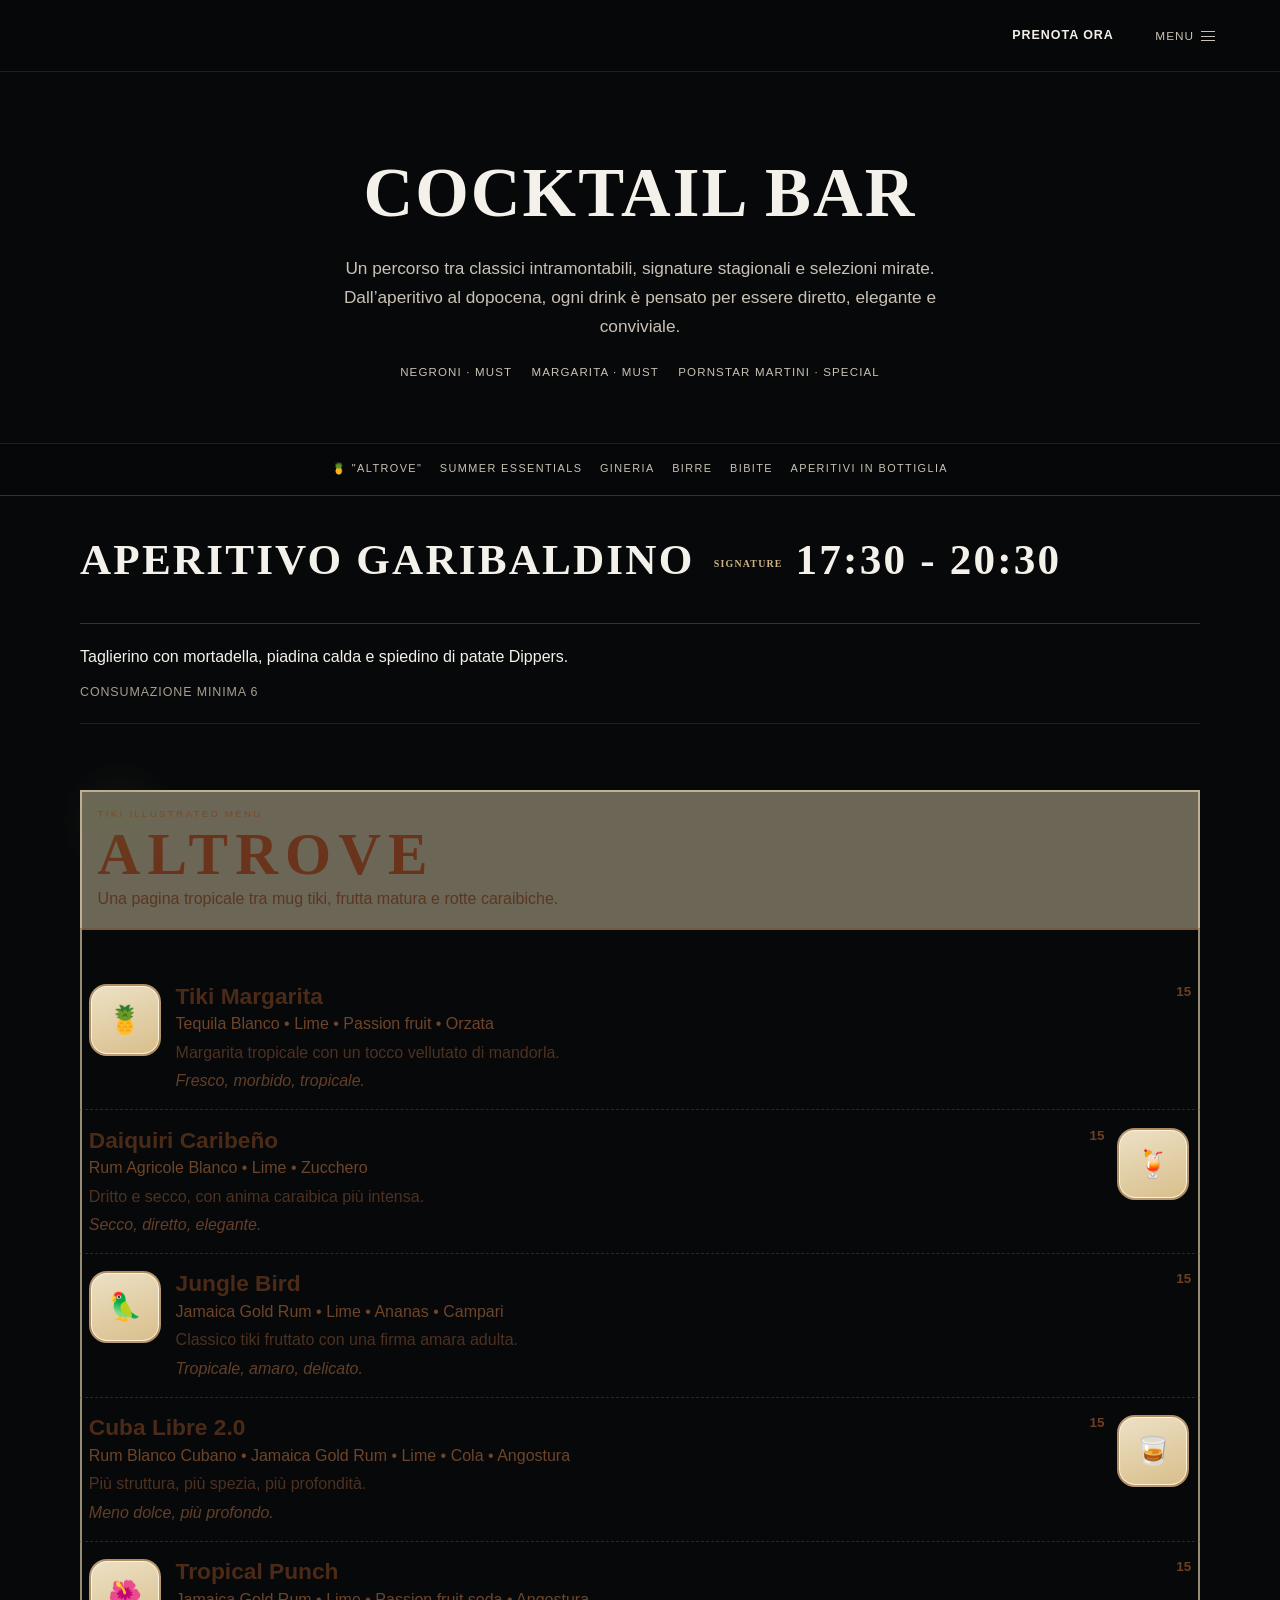
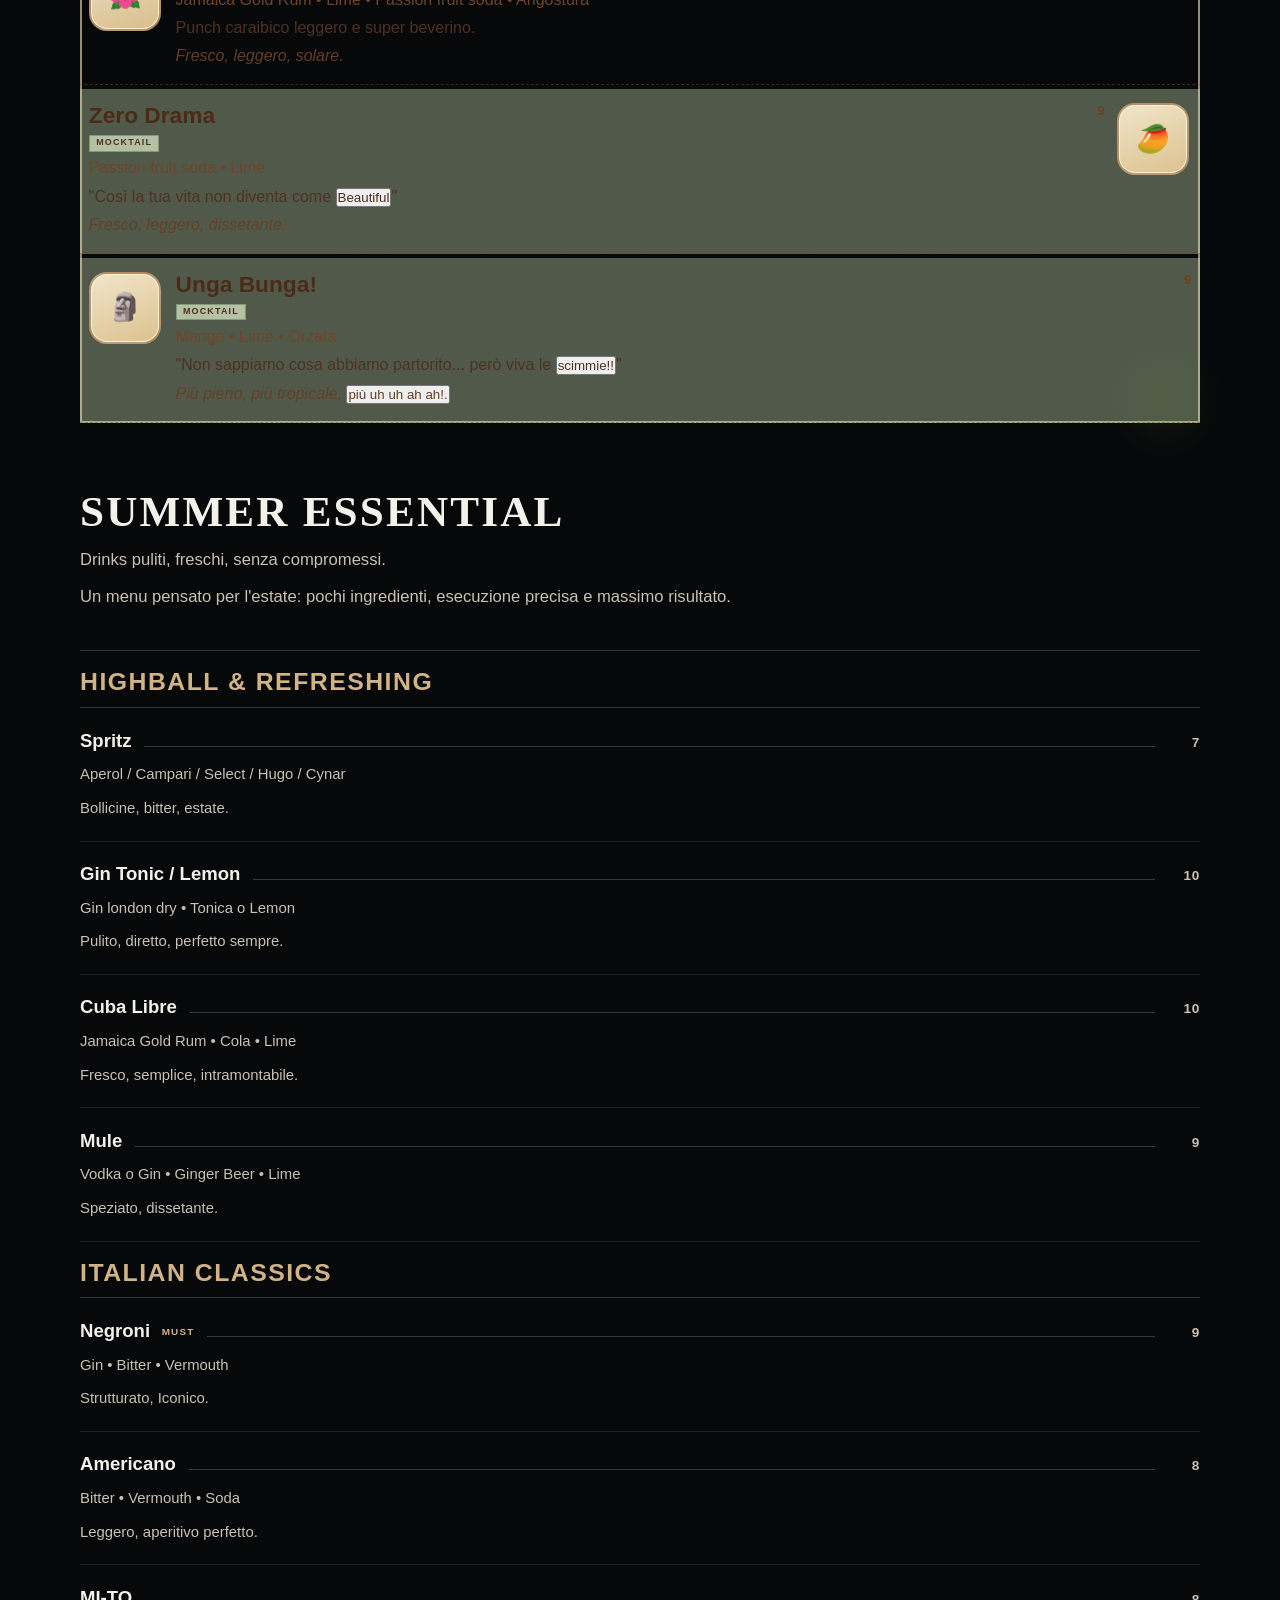
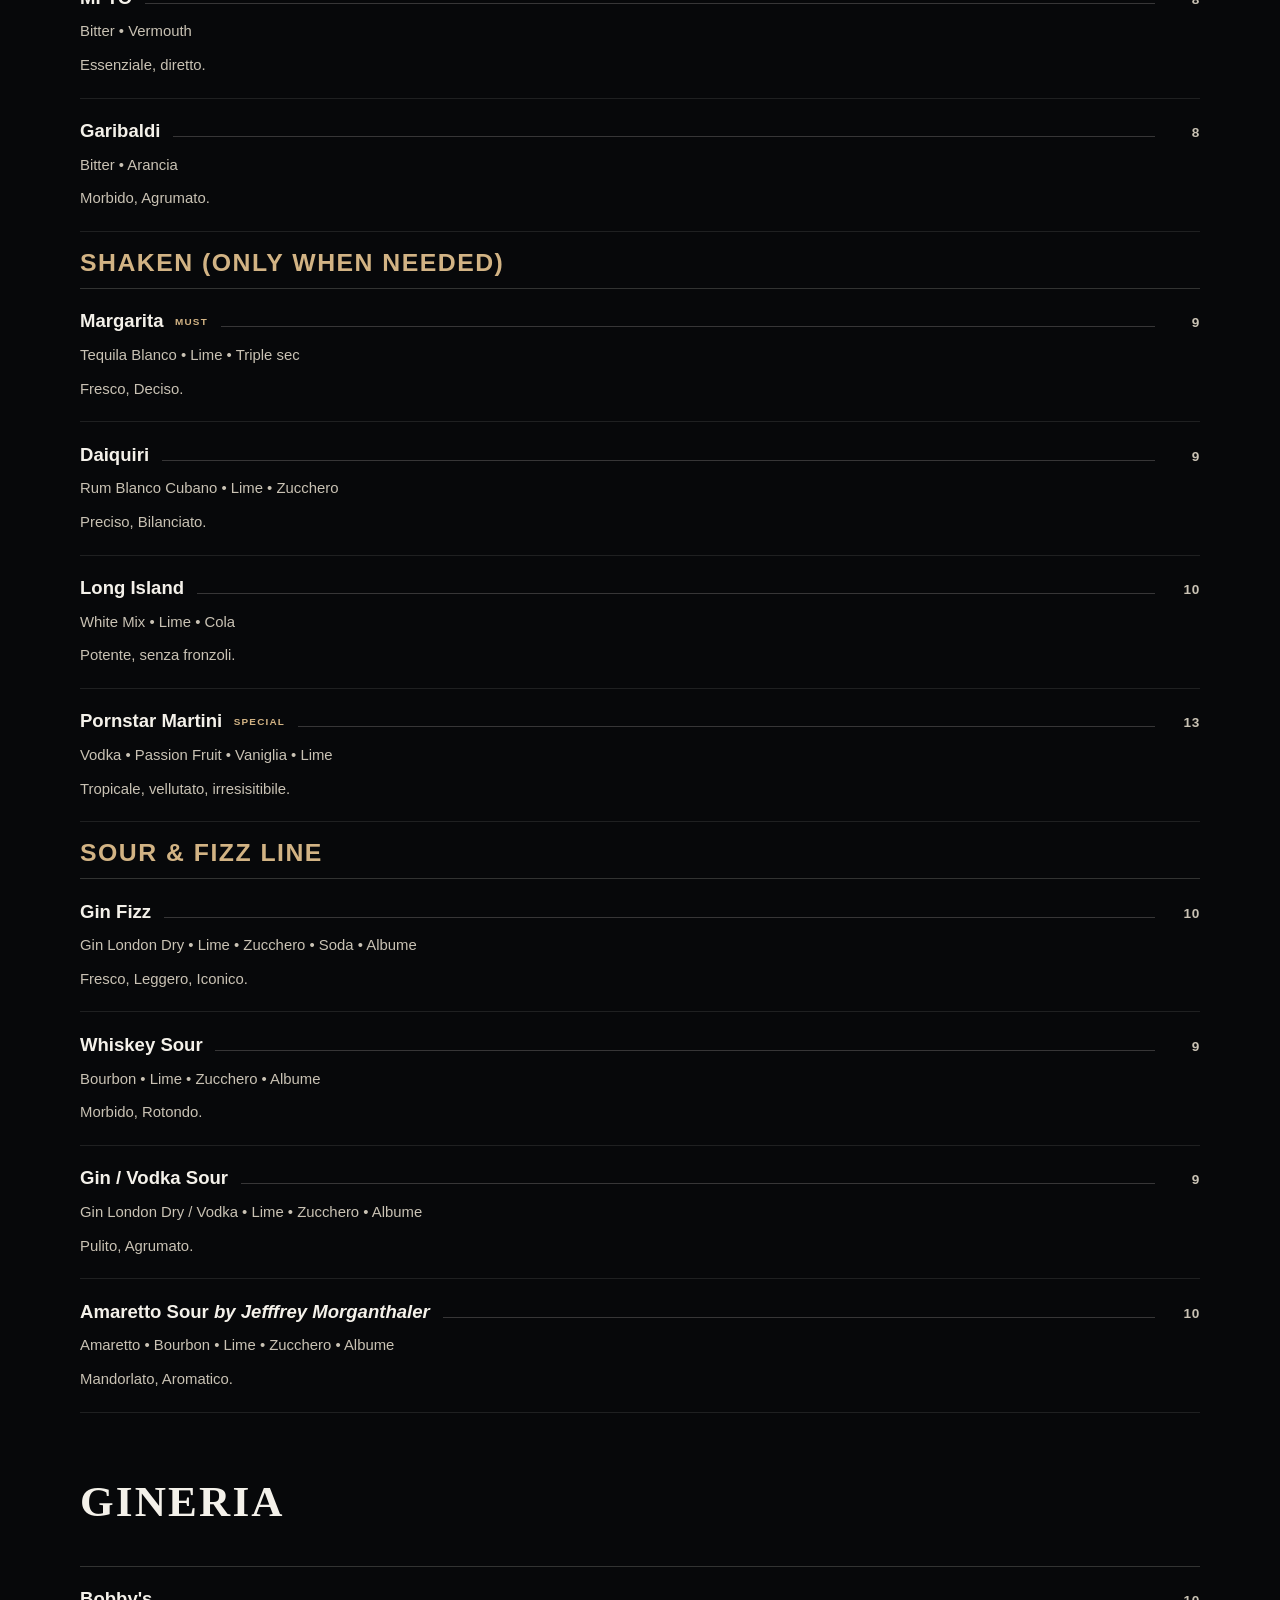
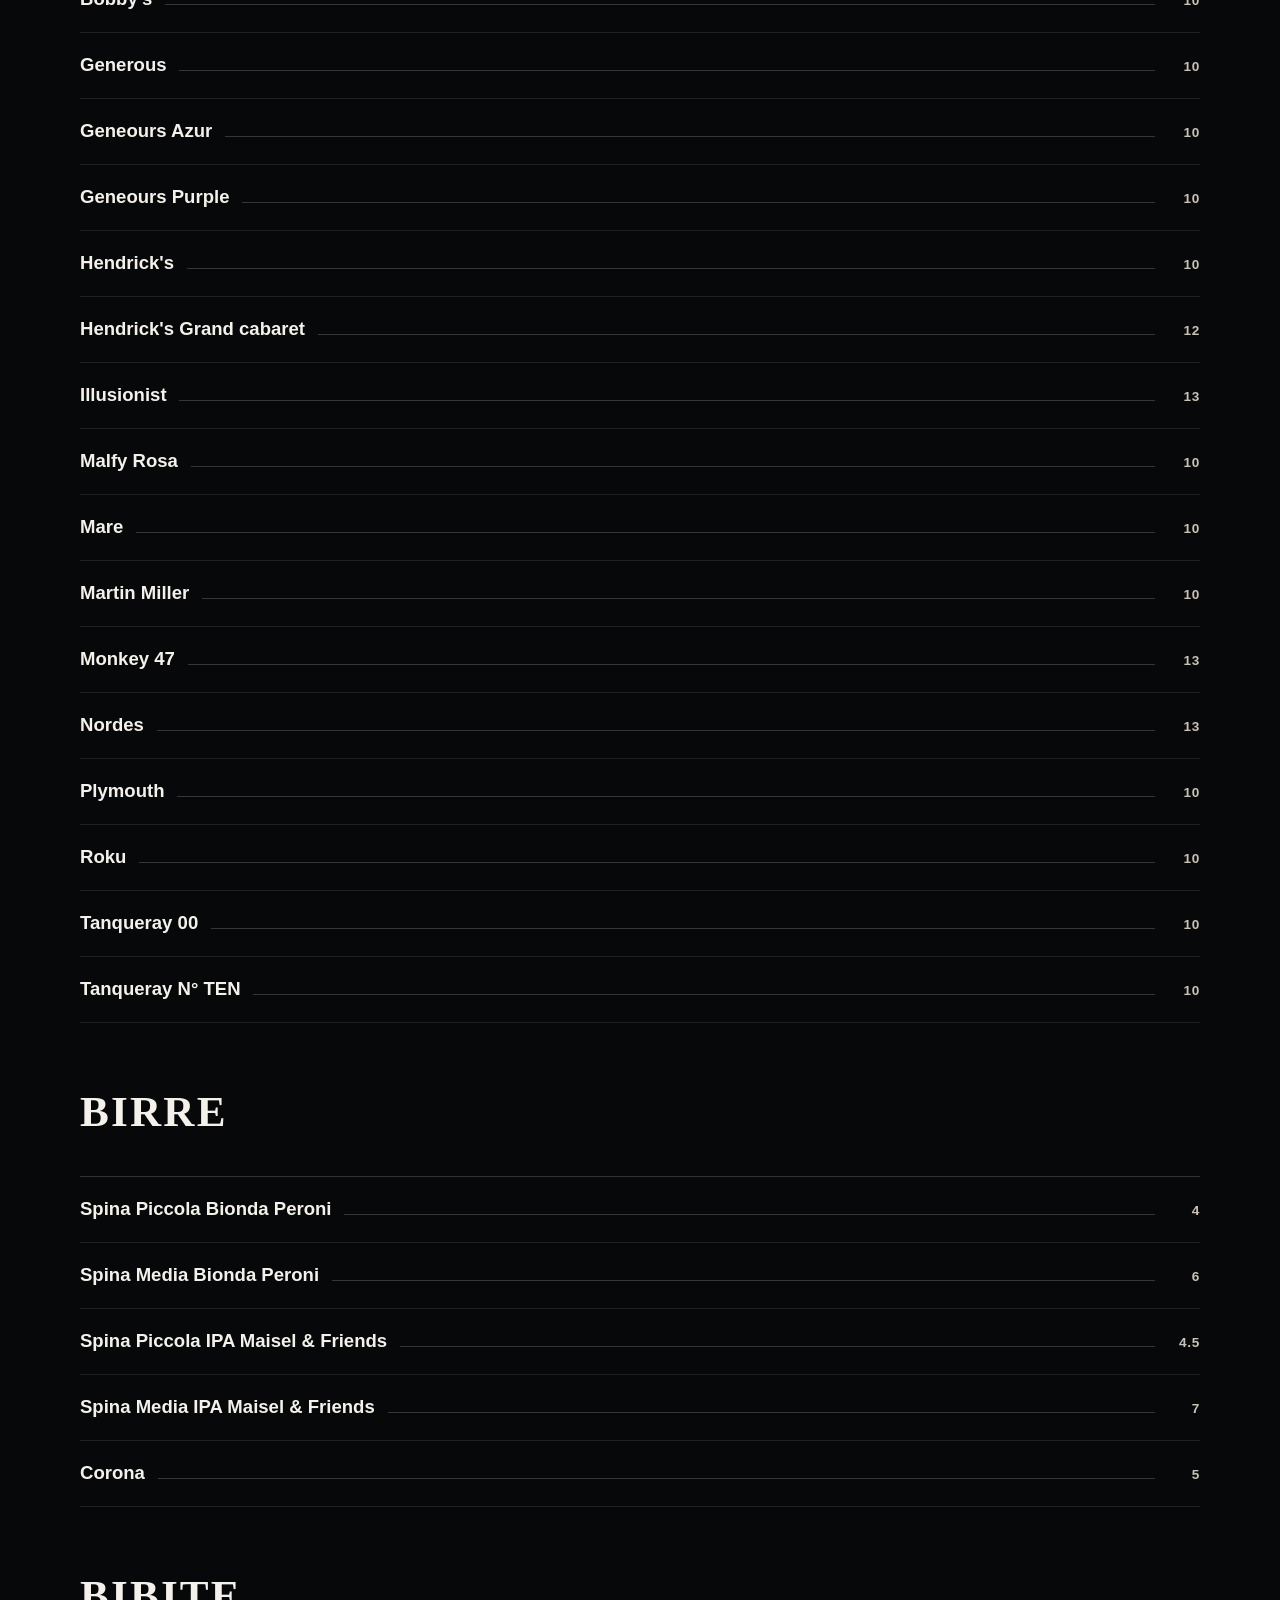
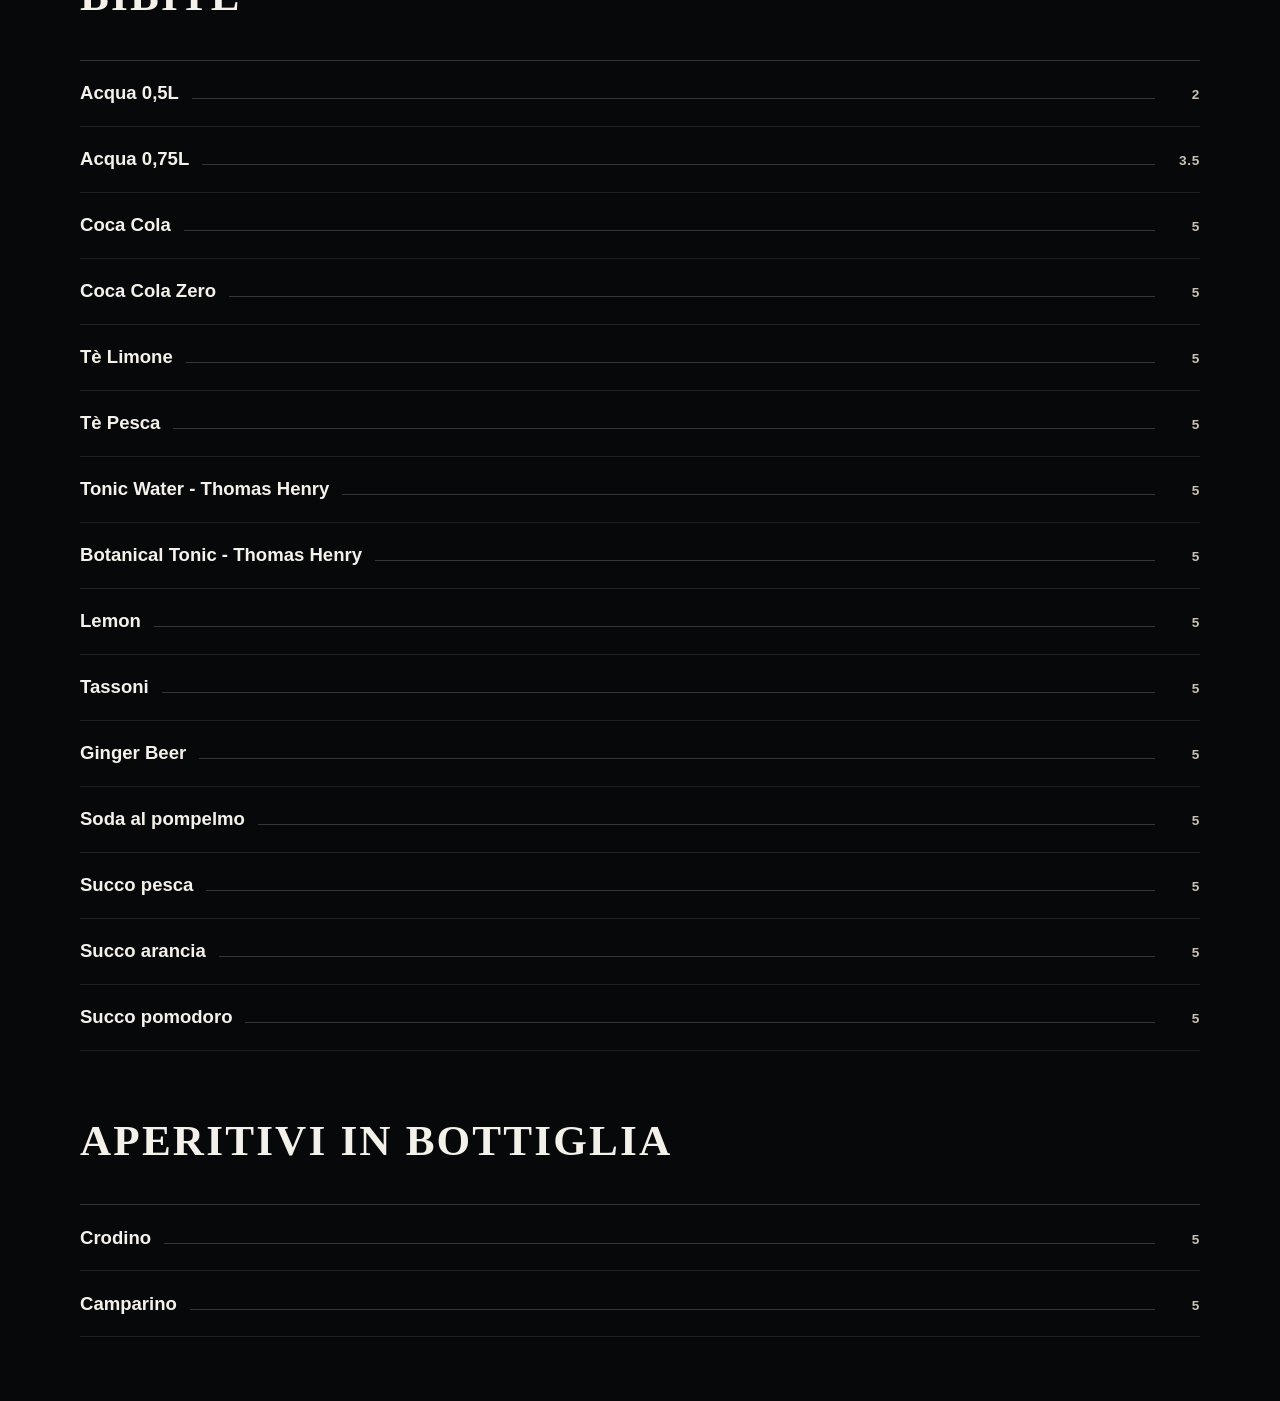
==== commit 6df66c79: "Merge branch 'Branch-Codex' into codex/audit-repository-structure-and-architecture-vlehxx" ====
--- a/pages/Cocktailbar.html
+++ b/pages/Cocktailbar.html
@@ -158,7 +158,7 @@
                 <h3 class="item-subtitle">Un menu pensato per l'estate: pochi ingredienti, esecuzione precisa e massimo risultato.</h3>
             </div>
             <div class="objects">
-                <div class="item">
+                <div class="item category-divider">
                     <div class="header-item">
                         <div class="title-item">HIGHBALL & REFRESHING</div>
                     </div>
